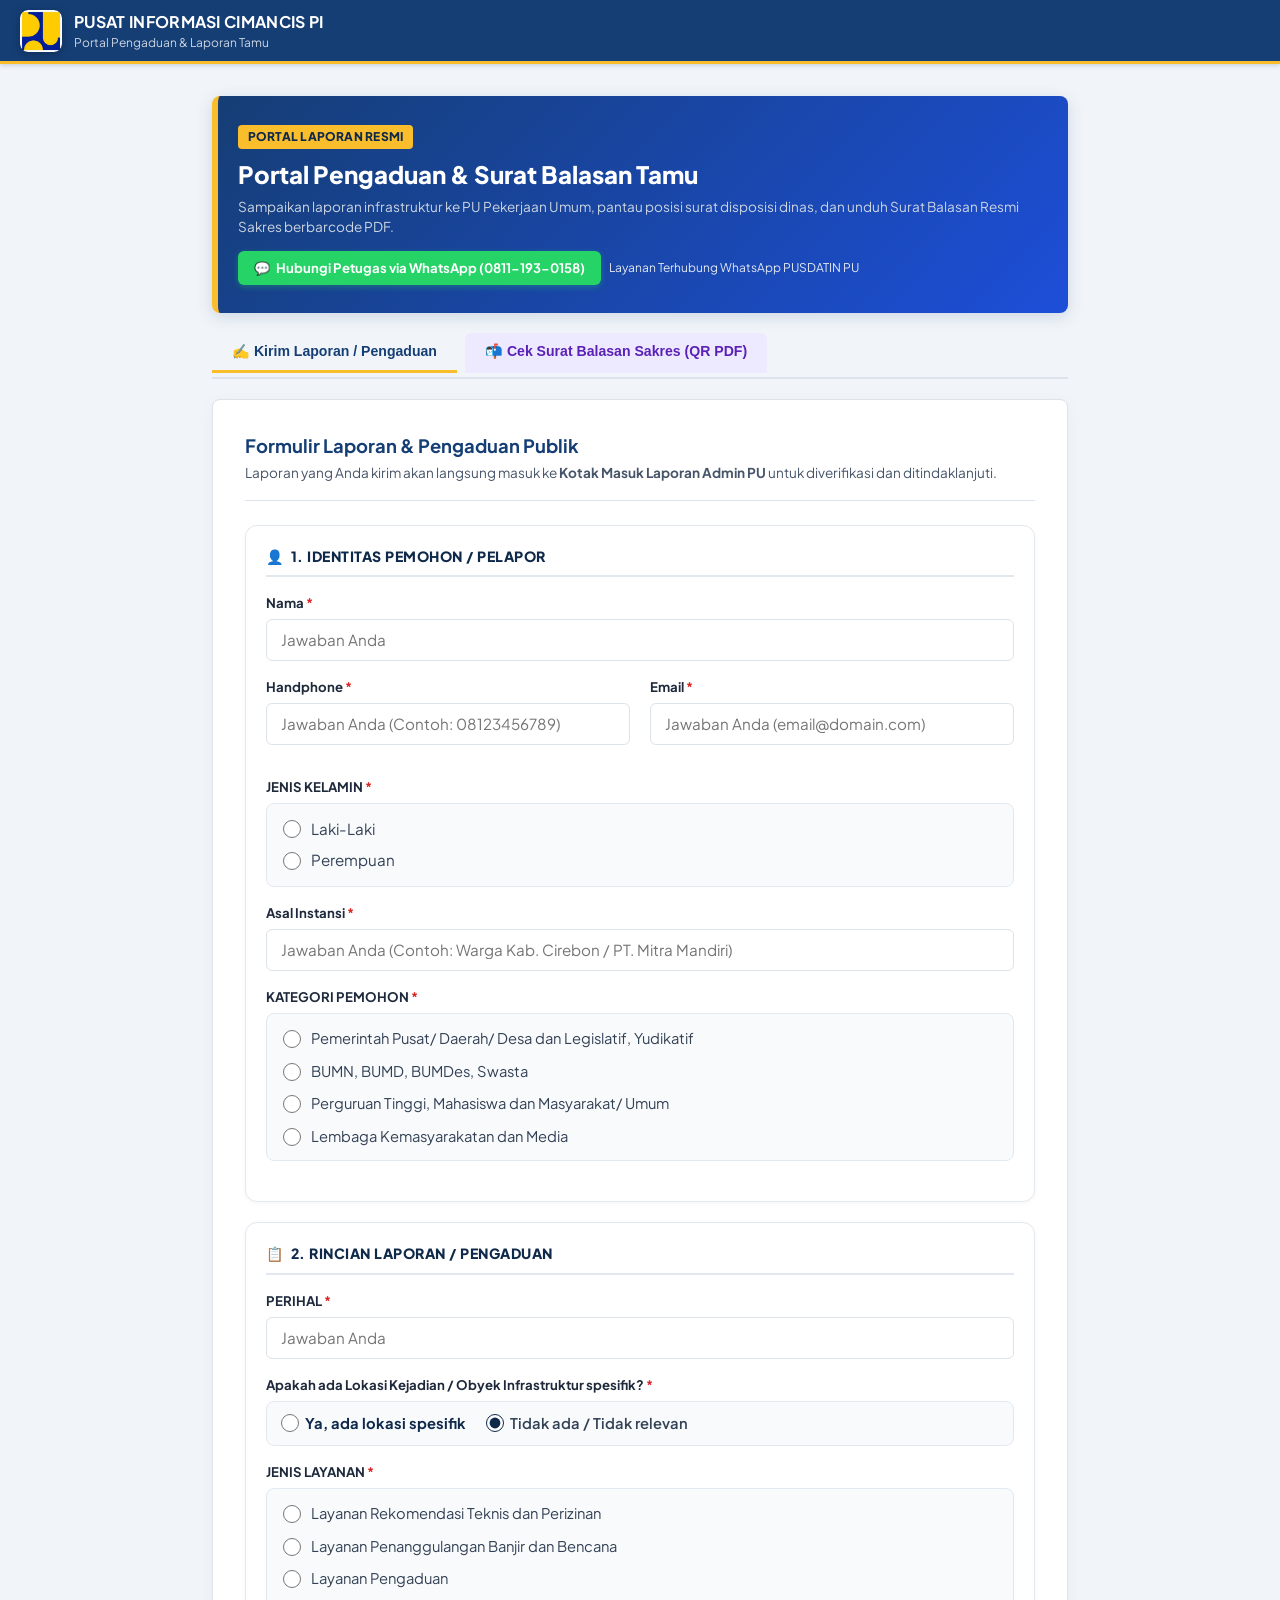
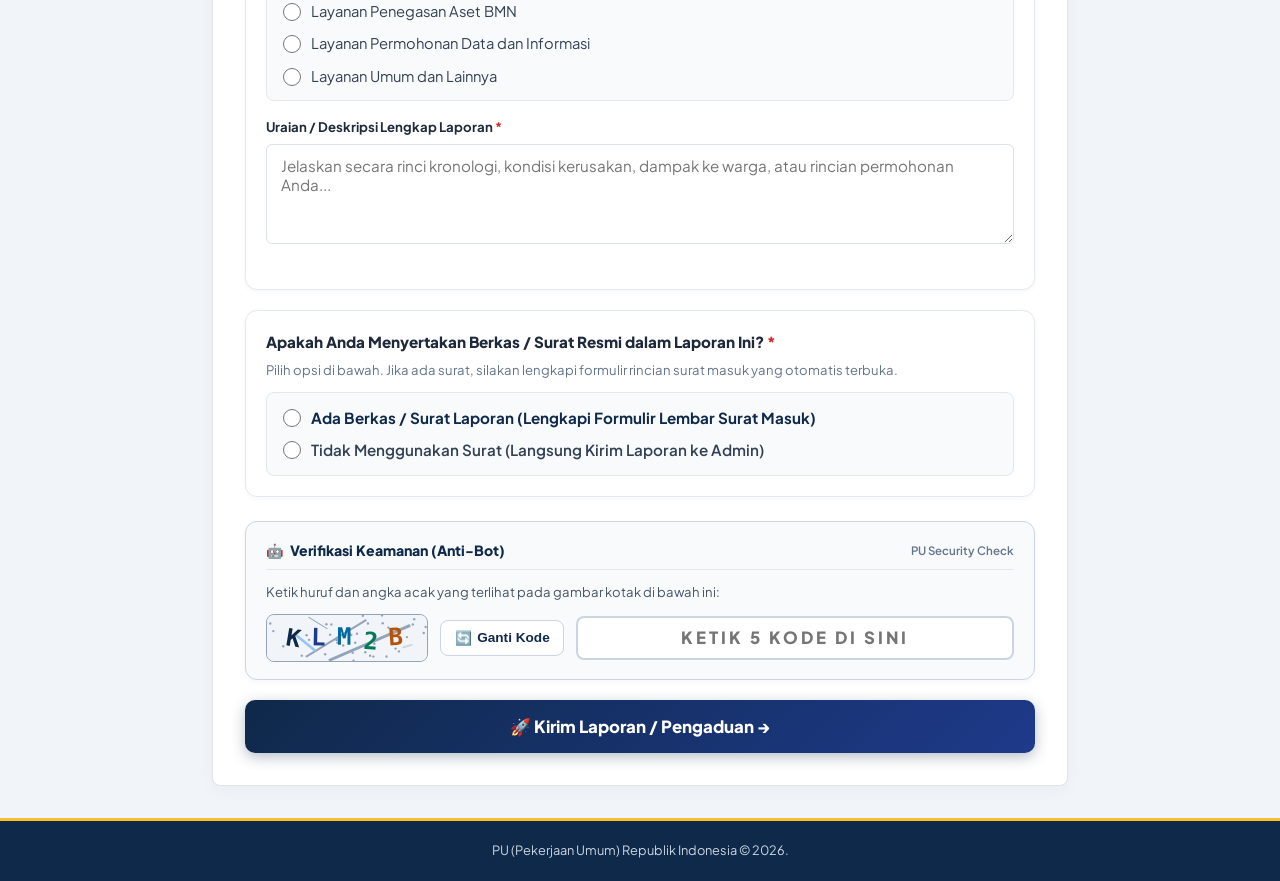
==== tamu.html @ 577f2c6f "Add files via upload" ====
<!DOCTYPE html>
<html lang="id">

<head>
  <meta charset="UTF-8">
  <meta name="viewport" content="width=device-width, initial-scale=1.0, maximum-scale=1.0, user-scalable=no">
  <title>PUSAT INFORMASI CIMANCIS PI - Portal Pengaduan &amp; Laporan Tamu</title>
  <link rel="stylesheet" href="style.css?v=5.0">
  <link rel="icon"
    href="data:image/svg+xml,<svg xmlns=%22http://www.w3.org/2000/svg%22 viewBox=%220 0 100 100%22><rect width=%22100%22 height=%22100%22 fill=%22%230F294A%22 rx=%2210%22/><text y=%2268%22 x=%2250%22 text-anchor=%22middle%22 font-size=%2250%22 font-weight=%22bold%22 fill=%22%23FABE2C%22>PU</text></svg>">
  <style>
    .tamu-hero {
      background: linear-gradient(135deg, #153E75 0%, #1D4ED8 100%);
      color: #fff;
      padding: 1.75rem 1.25rem;
      border-radius: var(--radius-md);
      margin-bottom: 1.25rem;
      border-left: 6px solid #FABE2C;
      box-shadow: 0 4px 16px rgba(21, 62, 117, 0.16);
    }
    /* Efek Kilauan Mewah pada Logo PU */
    .logo-shine-wrapper {
      position: relative;
      display: inline-block;
      overflow: hidden;
      border-radius: 8px;
      line-height: 0;
      box-shadow: 0 2px 8px rgba(0, 0, 0, 0.25);
    }
    .logo-shine-wrapper::after {
      content: '';
      position: absolute;
      top: -50%;
      left: -60%;
      width: 40%;
      height: 200%;
      background: linear-gradient(
        to right,
        rgba(255, 255, 255, 0) 0%,
        rgba(255, 255, 255, 0.75) 50%,
        rgba(255, 255, 255, 0) 100%
      );
      transform: rotate(25deg);
      animation: logoShineEffect 3.5s infinite ease-in-out;
      pointer-events: none;
    }
    @keyframes logoShineEffect {
      0% {
        left: -70%;
        opacity: 0;
      }
      15% {
        opacity: 1;
      }
      35% {
        left: 140%;
        opacity: 0;
      }
      100% {
        left: 140%;
        opacity: 0;
      }
    }
  </style>
</head>

<body>
  <div class="app-wrapper">
    <!-- Header Resmi Khusus Laporan Tamu -->
    <header class="pu-topbar" style="display:flex; justify-content:space-between; align-items:center;">
      <div style="display:flex; align-items:center; gap:0.75rem;">
        <div class="logo-shine-wrapper">
          <img src="logo-pu.webp" alt="Logo PU" class="pu-logo-img" style="width:42px; height:42px; object-fit:contain; border-radius:8px; display:block;">
        </div>
        <div class="pu-brand-text">
          <span class="pu-brand-title">PUSAT INFORMASI CIMANCIS PI</span>
          <span class="pu-brand-sub">Portal Pengaduan &amp; Laporan Tamu</span>
        </div>
      </div>
    </header>

    <main class="main-wrapper" style="max-width: 880px; margin: 1.25rem auto; width: 100%; padding: 0.75rem;">
      <div class="tamu-hero">
        <span class="badge-role" style="background:#FABE2C; color:#0F294A; font-weight:800; font-size:0.75rem;">PORTAL
          LAPORAN RESMI</span>
        <h1 style="font-size:1.5rem; font-weight:800; margin:0.4rem 0 0.3rem;">Portal Pengaduan &amp; Surat Balasan Tamu
        </h1>
        <p style="font-size:0.85rem; color:#CBD5E1; margin:0; line-height:1.5;">
          Sampaikan laporan infrastruktur ke PU Pekerjaan Umum, pantau posisi surat disposisi dinas, dan unduh
          Surat Balasan Resmi Sakres berbarcode PDF.
        </p>

        <!-- Tombol Bantuan Hubungi Petugas via WhatsApp Resmi -->
        <div style="margin-top:0.85rem; display:flex; gap:0.5rem; flex-wrap:wrap; align-items:center;">
          <a href="https://wa.me/628111930158?text=Halo%20Admin%20PU,%20saya%20ingin%20berkonsultasi%20mengenai%20laporan%20pengaduan%20infrastruktur."
            target="_blank"
            style="background:#25D366; color:#fff; text-decoration:none; padding:0.45rem 1rem; border-radius:6px; font-size:0.82rem; font-weight:700; display:inline-flex; align-items:center; gap:0.4rem; box-shadow:0 2px 6px rgba(37,211,102,0.3);">
            <span>💬</span> Hubungi Petugas via WhatsApp (0811-193-0158)
          </a>
          <span style="font-size:0.75rem; color:#E2E8F0;">Layanan Terhubung WhatsApp PUSDATIN PU</span>
        </div>
      </div>

      <!-- Tab Navigasi Khusus Tamu: Buat Laporan vs Cek Surat Balasan Sakres -->
      <div class="public-tabs-nav" style="display:flex; gap:0.5rem; margin-bottom:1.25rem;">
        <button type="button" class="public-tab-btn active" id="tabBtnKirimLaporan"
          onclick="switchPortalTamuTab('form')">
          ✍️ Kirim Laporan / Pengaduan
        </button>
        <button type="button" class="public-tab-btn" id="tabBtnCekSurat" onclick="switchPortalTamuTab('cek')"
          style="background:#EDE9FE; color:#5B21B6; font-weight:700;">
          📬 Cek Surat Balasan Sakres (QR PDF)
        </button>
      </div>

      <!-- KONTEN 1: FORMULIR LAPORAN TAMU -->
      <div id="contentTamuForm" class="public-form-card">
        <div class="public-form-intro">
          <h3>Formulir Laporan &amp; Pengaduan Publik</h3>
          <p>Laporan yang Anda kirim akan langsung masuk ke <strong>Kotak Masuk Laporan Admin PU</strong> untuk
            diverifikasi dan ditindaklanjuti.</p>
        </div>

        <form id="formBukuTamu">

          <!-- KELOMPOK 1: DATA IDENTITAS PEMOHON SESUAI FORM PU RESMI -->
          <div
            style="background:#ffffff; border:1px solid #E2E8F0; border-radius:12px; padding:1.25rem; margin-bottom:1.25rem; box-shadow:0 2px 6px rgba(0,0,0,0.03);">
            <div
              style="font-size:0.88rem; font-weight:800; color:#0F294A; text-transform:uppercase; letter-spacing:0.5px; margin-bottom:1rem; display:flex; align-items:center; gap:0.4rem; border-bottom:2px solid #E2E8F0; padding-bottom:0.5rem;">
              <span>👤</span> 1. Identitas Pemohon / Pelapor
            </div>

            <!-- Nama -->
            <div class="form-field" style="margin-bottom:1rem;">
              <label class="field-label" for="tamuNama" style="font-weight:700;">Nama <span
                  style="color:#DC2626;">*</span></label>
              <input type="text" id="tamuNama" class="form-control" placeholder="Jawaban Anda" required
                style="font-size:0.95rem; padding:0.65rem 0.85rem;">
            </div>

            <!-- Handphone & Email -->
            <div class="form-row-2">
              <div class="form-field">
                <label class="field-label" for="tamuHp" style="font-weight:700;">Handphone <span
                    style="color:#DC2626;">*</span></label>
                <input type="tel" id="tamuHp" class="form-control" placeholder="Jawaban Anda (Contoh: 08123456789)"
                  required style="font-size:0.95rem; padding:0.65rem 0.85rem;">
              </div>
              <div class="form-field">
                <label class="field-label" for="tamuEmail" style="font-weight:700;">Email <span
                    style="color:#DC2626;">*</span></label>
                <input type="email" id="tamuEmail" class="form-control" placeholder="Jawaban Anda (email@domain.com)"
                  required style="font-size:0.95rem; padding:0.65rem 0.85rem;">
              </div>
            </div>

            <!-- JENIS KELAMIN (Radio Cards persis di screenshot) -->
            <div class="form-field" style="margin-top:0.75rem; margin-bottom:1rem;">
              <label class="field-label" style="font-weight:700;">JENIS KELAMIN <span
                  style="color:#DC2626;">*</span></label>
              <div
                style="display:flex; flex-direction:column; gap:0.55rem; margin-top:0.4rem; background:#F8FAFC; padding:0.85rem 1rem; border-radius:8px; border:1px solid #E2E8F0;">
                <label
                  style="display:inline-flex; align-items:center; gap:0.6rem; font-size:0.95rem; cursor:pointer; color:#334155;">
                  <input type="radio" name="tamuGender" value="Laki-Laki"
                    style="width:18px; height:18px; accent-color:#0F294A;">
                  <span>Laki-Laki</span>
                </label>
                <label
                  style="display:inline-flex; align-items:center; gap:0.6rem; font-size:0.95rem; cursor:pointer; color:#334155;">
                  <input type="radio" name="tamuGender" value="Perempuan"
                    style="width:18px; height:18px; accent-color:#0F294A;">
                  <span>Perempuan</span>
                </label>
              </div>
            </div>

            <!-- Asal Instansi -->
            <div class="form-field" style="margin-bottom:1rem;">
              <label class="field-label" for="tamuInstansi" style="font-weight:700;">Asal Instansi <span
                  style="color:#DC2626;">*</span></label>
              <input type="text" id="tamuInstansi" class="form-control"
                placeholder="Jawaban Anda (Contoh: Warga Kab. Cirebon / PT. Mitra Mandiri)" required
                style="font-size:0.95rem; padding:0.65rem 0.85rem;">
            </div>

            <!-- KATEGORI PEMOHON (Radio pilihan lengkap persis di screenshot) -->
            <div class="form-field" style="margin-top:0.75rem;">
              <label class="field-label" style="font-weight:700;">KATEGORI PEMOHON <span
                  style="color:#DC2626;">*</span></label>
              <div
                style="display:flex; flex-direction:column; gap:0.65rem; margin-top:0.4rem; background:#F8FAFC; padding:0.85rem 1rem; border-radius:8px; border:1px solid #E2E8F0;">
                <label
                  style="display:flex; align-items:flex-start; gap:0.6rem; font-size:0.92rem; cursor:pointer; color:#334155;">
                  <input type="radio" name="tamuKategoriPemohon"
                    value="Pemerintah Pusat/ Daerah/ Desa dan Legislatif, Yudikatif"
                    style="margin-top:3px; width:18px; height:18px; accent-color:#0F294A;">
                  <span>Pemerintah Pusat/ Daerah/ Desa dan Legislatif, Yudikatif</span>
                </label>
                <label
                  style="display:flex; align-items:flex-start; gap:0.6rem; font-size:0.92rem; cursor:pointer; color:#334155;">
                  <input type="radio" name="tamuKategoriPemohon" value="BUMN, BUMD, BUMDes, Swasta"
                    style="margin-top:3px; width:18px; height:18px; accent-color:#0F294A;">
                  <span>BUMN, BUMD, BUMDes, Swasta</span>
                </label>
                <label
                  style="display:flex; align-items:flex-start; gap:0.6rem; font-size:0.92rem; cursor:pointer; color:#334155;">
                  <input type="radio" name="tamuKategoriPemohon"
                    value="Perguruan Tinggi, Mahasiswa dan Masyarakat/ Umum"
                    style="margin-top:3px; width:18px; height:18px; accent-color:#0F294A;">
                  <span>Perguruan Tinggi, Mahasiswa dan Masyarakat/ Umum</span>
                </label>
                <label
                  style="display:flex; align-items:flex-start; gap:0.6rem; font-size:0.92rem; cursor:pointer; color:#334155;">
                  <input type="radio" name="tamuKategoriPemohon" value="Lembaga Kemasyarakatan dan Media"
                    style="margin-top:3px; width:18px; height:18px; accent-color:#0F294A;">
                  <span>Lembaga Kemasyarakatan dan Media</span>
                </label>
              </div>
            </div>

          </div>

          <!-- KELOMPOK 2: PERIHAL, JENIS LAYANAN & URAIAN LAPORAN -->
          <div
            style="background:#ffffff; border:1px solid #E2E8F0; border-radius:12px; padding:1.25rem; margin-bottom:1.25rem; box-shadow:0 2px 6px rgba(0,0,0,0.03);">
            <div
              style="font-size:0.88rem; font-weight:800; color:#0F294A; text-transform:uppercase; letter-spacing:0.5px; margin-bottom:1rem; display:flex; align-items:center; gap:0.4rem; border-bottom:2px solid #E2E8F0; padding-bottom:0.5rem;">
              <span>📋</span> 2. Rincian Laporan / Pengaduan
            </div>

            <!-- PERIHAL (Sesuai screenshot) -->
            <div class="form-field" style="margin-bottom:1rem;">
              <label class="field-label" for="tamuKeperluan" style="font-weight:700;">PERIHAL <span
                  style="color:#DC2626;">*</span></label>
              <input type="text" id="tamuKeperluan" class="form-control" placeholder="Jawaban Anda" required
                style="font-size:0.95rem; padding:0.65rem 0.85rem;">
            </div>

            <!-- Pilihan Ada Lokasi Kejadian (Ya / Tidak) -->
            <div class="form-field" style="margin-bottom:1rem;">
              <label class="field-label" style="font-weight:700;">Apakah ada Lokasi Kejadian / Obyek Infrastruktur
                spesifik? <span style="color:#DC2626;">*</span></label>
              <div
                style="display:flex; gap:1.25rem; margin-top:0.4rem; background:#F8FAFC; padding:0.65rem 0.85rem; border-radius:8px; border:1px solid #E2E8F0;">
                <label
                  style="display:inline-flex; align-items:center; gap:0.4rem; font-size:0.92rem; cursor:pointer; color:#0F294A; font-weight:700;">
                  <input type="radio" name="opsiAdaLokasi" value="ya" onchange="toggleInputLokasi(this.value)"
                    style="width:18px; height:18px; accent-color:#0F294A;">
                  <span>Ya, ada lokasi spesifik</span>
                </label>
                <label
                  style="display:inline-flex; align-items:center; gap:0.4rem; font-size:0.92rem; cursor:pointer; color:#334155; font-weight:600;">
                  <input type="radio" name="opsiAdaLokasi" value="tidak" checked
                    onchange="toggleInputLokasi(this.value)" style="width:18px; height:18px; accent-color:#0F294A;">
                  <span>Tidak ada / Tidak relevan</span>
                </label>
              </div>
            </div>

            <!-- Kolom Isi Lokasi Kejadian (Hanya muncul jika pilih "Ya") -->
            <div class="form-field" id="boxInputLokasi"
              style="display:none; margin-bottom:1rem; animation:fadeIn 0.2s ease;">
              <label class="field-label" for="tamuLokasi" style="font-weight:700; color:#153E75;">Rincian Lokasi
                Kejadian / Obyek Infrastruktur <span style="color:#DC2626;">*</span></label>
              <input type="text" id="tamuLokasi" class="form-control"
                placeholder="Contoh: Ruas Jalan Nasional Pantura KM 48 / Jembatan Kali Kuto"
                style="font-size:0.95rem; padding:0.65rem 0.85rem;">
            </div>

            <!-- JENIS LAYANAN (Radio pilihan lengkap persis di screenshot) -->
            <div class="form-field" style="margin-bottom:1rem;">
              <label class="field-label" style="font-weight:700;">JENIS LAYANAN <span
                  style="color:#DC2626;">*</span></label>
              <div
                style="display:flex; flex-direction:column; gap:0.65rem; margin-top:0.4rem; background:#F8FAFC; padding:0.85rem 1rem; border-radius:8px; border:1px solid #E2E8F0;">
                <label
                  style="display:flex; align-items:flex-start; gap:0.6rem; font-size:0.92rem; cursor:pointer; color:#334155;">
                  <input type="radio" name="tamuJenisLayananRadio" value="Layanan Rekomendasi Teknis dan Perizinan"
                    style="margin-top:3px; width:18px; height:18px; accent-color:#0F294A;">
                  <span>Layanan Rekomendasi Teknis dan Perizinan</span>
                </label>
                <label
                  style="display:flex; align-items:flex-start; gap:0.6rem; font-size:0.92rem; cursor:pointer; color:#334155;">
                  <input type="radio" name="tamuJenisLayananRadio" value="Layanan Penanggulangan Banjir dan Bencana"
                    style="margin-top:3px; width:18px; height:18px; accent-color:#0F294A;">
                  <span>Layanan Penanggulangan Banjir dan Bencana</span>
                </label>
                <label
                  style="display:flex; align-items:flex-start; gap:0.6rem; font-size:0.92rem; cursor:pointer; color:#334155;">
                  <input type="radio" name="tamuJenisLayananRadio" value="Layanan Pengaduan"
                    style="margin-top:3px; width:18px; height:18px; accent-color:#0F294A;">
                  <span>Layanan Pengaduan</span>
                </label>
                <label
                  style="display:flex; align-items:flex-start; gap:0.6rem; font-size:0.92rem; cursor:pointer; color:#334155;">
                  <input type="radio" name="tamuJenisLayananRadio" value="Layanan Penegasan Aset BMN"
                    style="margin-top:3px; width:18px; height:18px; accent-color:#0F294A;">
                  <span>Layanan Penegasan Aset BMN</span>
                </label>
                <label
                  style="display:flex; align-items:flex-start; gap:0.6rem; font-size:0.92rem; cursor:pointer; color:#334155;">
                  <input type="radio" name="tamuJenisLayananRadio" value="Layanan Permohonan Data dan Informasi"
                    style="margin-top:3px; width:18px; height:18px; accent-color:#0F294A;">
                  <span>Layanan Permohonan Data dan Informasi</span>
                </label>
                <label
                  style="display:flex; align-items:flex-start; gap:0.6rem; font-size:0.92rem; cursor:pointer; color:#334155;">
                  <input type="radio" name="tamuJenisLayananRadio" value="Layanan Umum dan Lainnya"
                    style="margin-top:3px; width:18px; height:18px; accent-color:#0F294A;">
                  <span>Layanan Umum dan Lainnya</span>
                </label>
              </div>
            </div>

            <!-- Uraian Deskripsi Lengkap -->
            <div class="form-field">
              <label class="field-label" for="tamuRincian" style="font-weight:700;">Uraian / Deskripsi Lengkap Laporan
                <span style="color:#DC2626;">*</span></label>
              <textarea id="tamuRincian" class="form-control" rows="4"
                placeholder="Jelaskan secara rinci kronologi, kondisi kerusakan, dampak ke warga, atau rincian permohonan Anda..."
                required style="font-size:0.95rem;"></textarea>
            </div>

          </div>

          <!-- KELOMPOK 3: OPSI SURAT LAPORAN RESMI ATAU LAPORAN LANGSUNG -->
          <div
            style="background:#ffffff; border:1px solid #E2E8F0; border-radius:12px; padding:1.25rem; margin-bottom:1.5rem; box-shadow:0 2px 6px rgba(0,0,0,0.03);">
            <label class="field-label" style="font-size:0.95rem; line-height:1.5; color:#1E293B; font-weight:800;">
              Apakah Anda Menyertakan Berkas / Surat Resmi dalam Laporan Ini? <span style="color:#DC2626;">*</span>
            </label>
            <p style="font-size:0.82rem; color:#64748B; margin:0.25rem 0 0.75rem 0;">
              Pilih opsi di bawah. Jika ada surat, silakan lengkapi formulir rincian surat masuk yang otomatis terbuka.
            </p>
            <div
              style="display:flex; flex-direction:column; gap:0.6rem; background:#F8FAFC; padding:0.85rem 1rem; border-radius:8px; border:1px solid #E2E8F0;">
              <label
                style="display:inline-flex; align-items:center; gap:0.6rem; font-size:0.95rem; cursor:pointer; color:#0F294A; font-weight:700;">
                <input type="radio" name="tamuOpsiKirimSurat" value="AdaSurat"
                  onchange="toggleFormSuratTambahan(this.value)" style="width:18px; height:18px; accent-color:#0F294A;">
                <span>Ada Berkas / Surat Laporan (Lengkapi Formulir Lembar Surat Masuk)</span>
              </label>
              <label
                style="display:inline-flex; align-items:center; gap:0.6rem; font-size:0.95rem; cursor:pointer; color:#334155; font-weight:600;">
                <input type="radio" name="tamuOpsiKirimSurat" value="TanpaSurat"
                  onchange="toggleFormSuratTambahan(this.value)" style="width:18px; height:18px; accent-color:#0F294A;">
                <span>Tidak Menggunakan Surat (Langsung Kirim Laporan ke Admin)</span>
              </label>
            </div>

            <!-- FORMULIR INPUT TAMBAHAN: DATA SURAT MASUK (SESUAI GAMBAR FOTO) -->
            <div id="sectionFormInputSurat"
              style="margin-top:1.25rem; background:#EFF6FF; border:2px solid #3B82F6; border-radius:10px; padding:1.25rem; animation:fadeIn 0.2s ease;">
              <div
                style="font-size:0.88rem; font-weight:800; color:#1E3A8A; text-transform:uppercase; letter-spacing:0.5px; margin-bottom:1rem; display:flex; align-items:center; gap:0.4rem; border-bottom:1.5px solid #BFDBFE; padding-bottom:0.5rem;">
                <span>📑</span> Formulir Data Surat Masuk (Sesuai Berkas Kedinasan)
              </div>

              <!-- Baris 1: Tanggal Surat Masuk (Otomatis Hari Ini, Masih Bisa Diubah jika Perlu) -->
              <input type="hidden" id="inputTglDiterima">
              <div class="form-field" style="margin-bottom:0.75rem;">
                <label class="field-label" for="inputTglSurat" style="font-weight:700; color:#1E3A8A;">TANGGAL SURAT
                  MASUK
                  <span style="color:#DC2626;">*</span></label>
                <input type="date" id="inputTglSurat" class="form-control"
                  style="font-size:0.92rem; background:#fff; font-weight:600; color:#0F294A;">
                <div style="font-size:0.72rem; color:#64748B; margin-top:0.25rem;">Otomatis terisi tanggal hari ini saat
                  formulir dibuka.</div>
              </div>

              <!-- Baris 2: Nomor Surat & Pengirim -->
              <div class="form-row-2" style="margin-top:0.75rem;">
                <div class="form-field">
                  <label class="field-label" for="inputNoSuratPengirim" style="font-weight:700; color:#1E3A8A;">NO SURAT
                    (Nomor dari Berkas Pengirim) <span style="color:#DC2626;">*</span></label>
                  <input type="text" id="inputNoSuratPengirim" class="form-control"
                    placeholder="Contoh: 005/PU-PEMDA/X/2026 atau Nomor Berkas Anda"
                    style="font-size:0.92rem; background:#fff; font-family:monospace; font-weight:700;">
                </div>
                <div class="form-field">
                  <label class="field-label" for="inputPengirimSuratSpesifik"
                    style="font-weight:700; color:#1E3A8A;">PENGIRIM (Nama Instansi / Pejabat Pengirim) <span
                      style="color:#DC2626;">*</span></label>
                  <input type="text" id="inputPengirimSuratSpesifik" class="form-control"
                    placeholder="Contoh: Kepala Dinas Bina Marga Prov / PT. Mitra"
                    style="font-size:0.92rem; background:#fff;">
                </div>
              </div>

              <!-- Baris 3: Perihal Surat -->
              <div class="form-field" style="margin-top:0.75rem;">
                <label class="field-label" for="inputPerihalSuratSpesifik"
                  style="font-weight:700; color:#1E3A8A;">PERIHAL (Perihal Resmi Dokumen Surat) <span
                    style="color:#DC2626;">*</span></label>
                <input type="text" id="inputPerihalSuratSpesifik" class="form-control"
                  placeholder="Contoh: Permohonan Bantuan Perbaikan Jembatan Gantung"
                  style="font-size:0.92rem; background:#fff;">
              </div>

              <!-- Baris 4: Metode Pengiriman & Kontak Pengirim -->
              <div class="form-row-2" style="margin-top:0.75rem;">
                <div class="form-field">
                  <label class="field-label" for="inputMasukVia" style="font-weight:700; color:#1E3A8A;">METODE
                    PENGIRIMAN <span style="color:#DC2626;">*</span></label>
                  <select id="inputMasukVia" class="form-control" onchange="toggleUploadBerkasSurat(this.value)"
                    style="font-size:0.92rem; background:#fff; font-weight:600;">
                    <option value="Online">Online</option>
                    <option value="Offline">Offline</option>
                  </select>
                </div>
                <div class="form-field">
                  <label class="field-label" for="inputKontakPengirimSurat"
                    style="font-weight:700; color:#1E3A8A;">Kontak/Email Pengirim Surat <span
                      style="color:#DC2626;">*</span></label>
                  <input type="text" id="inputKontakPengirimSurat" class="form-control"
                    placeholder="Contoh: 08123456789 / persuratan@instansi.go.id"
                    style="font-size:0.92rem; background:#fff;">
                </div>
              </div>

              <!-- Baris 5: Opsi Apakah Ingin Mengunggah Berkas Digital (Ya / Tidak) -->
              <div id="wrapperOpsiUploadSurat"
                style="margin-top:0.85rem; background:#ffffff; border:1px solid #CBD5E1; border-radius:8px; padding:0.85rem 1rem;">
                <label class="field-label" style="font-weight:700; color:#1E3A8A; font-size:0.88rem;">
                  Apakah Anda Ingin Mengunggah Berkas Digital Surat? <span style="color:#DC2626;">*</span>
                </label>
                <div style="display:flex; gap:1.25rem; margin-top:0.35rem;">
                  <label
                    style="display:inline-flex; align-items:center; gap:0.4rem; font-size:0.9rem; cursor:pointer; color:#0F294A; font-weight:700;">
                    <input type="radio" name="opsiMauUploadBerkas" value="ya"
                      onchange="toggleBoxUploadBerkas(this.value)"
                      style="width:17px; height:17px; accent-color:#0F294A;">
                    <span>Ya, Unggah Berkas</span>
                  </label>
                  <label
                    style="display:inline-flex; align-items:center; gap:0.4rem; font-size:0.9rem; cursor:pointer; color:#475569; font-weight:600;">
                    <input type="radio" name="opsiMauUploadBerkas" value="tidak" checked
                      onchange="toggleBoxUploadBerkas(this.value)"
                      style="width:17px; height:17px; accent-color:#0F294A;">
                    <span>Tidak Perlu Unggah</span>
                  </label>
                </div>

                <!-- Box Input File (Hanya muncul jika memilih "Ya") -->
                <div id="sectionUploadBerkasTamu"
                  style="display:none; margin-top:0.75rem; background:#EFF6FF; border:1.5px dashed #3B82F6; padding:0.85rem; border-radius:8px; animation:fadeIn 0.2s ease;">
                  <label class="field-label" for="inputUploadSuratBerkas"
                    style="font-weight:700; color:#1E3A8A; display:flex; align-items:center; gap:0.4rem;">
                    <span>📎</span> Pilih Berkas Dokumen Surat (PDF / JPG / PNG)
                  </label>
                  <input type="file" id="inputUploadSuratBerkas" accept=".pdf,.jpg,.jpeg,.png" class="form-control"
                    onchange="handleFileTamuChange(this)"
                    style="font-size:0.88rem; background:#fff; border:1px solid #CBD5E1; padding:0.45rem;">
                  <div id="fileUploadTamuInfo"
                    style="display:none; font-size:0.78rem; color:#059669; font-weight:700; margin-top:0.35rem;">
                    ✓ Berkas terpilih: <span id="fileNameTamuDisplay"></span>
                  </div>
                  <span style="font-size:0.72rem; color:#64748B; display:block; margin-top:0.25rem;">
                    Unggah hasil scan surat dinas atau foto surat resmi Anda untuk mempermudah verifikasi.
                  </span>
                </div>
              </div>
            </div>

          </div>

          <!-- KOTAK VERIFIKASI KEAMANAN: CAPTCHA KODE ACAK (HURUF & ANGKA) -->
          <div style="background:#F8FAFC; border:1.5px solid #CBD5E1; border-radius:12px; padding:1.1rem 1.25rem; margin-bottom:1.25rem; box-shadow:0 2px 6px rgba(0,0,0,0.04);">
            <div style="display:flex; align-items:center; justify-content:space-between; margin-bottom:0.75rem; border-bottom:1px solid #E2E8F0; padding-bottom:0.5rem;">
              <div style="display:flex; align-items:center; gap:0.4rem; font-weight:800; font-size:0.88rem; color:#0F294A;">
                <span>🤖</span> <span>Verifikasi Keamanan (Anti-Bot)</span>
              </div>
              <span style="font-size:0.72rem; color:#64748B; font-weight:600;">PU Security Check</span>
            </div>

            <p style="font-size:0.82rem; color:#475569; margin:0 0 0.75rem 0;">
              Ketik huruf dan angka acak yang terlihat pada gambar kotak di bawah ini:
            </p>

            <div style="display:flex; align-items:center; gap:0.75rem; flex-wrap:wrap;">
              <!-- Canvas Tampilan Gambar Karakter Acak -->
              <div style="position:relative; display:inline-flex; align-items:center; border:1.5px solid #94A3B8; border-radius:8px; overflow:hidden; background:#E2E8F0;">
                <canvas id="captchaCanvas" width="160" height="46" style="display:block; cursor:pointer;" title="Klik untuk refresh kode" onclick="generateCaptchaCode()"></canvas>
              </div>

              <!-- Tombol Ganti / Refresh Kode -->
              <button type="button" onclick="generateCaptchaCode()" class="btn-secondary"
                style="padding:0.55rem 0.85rem; font-size:0.85rem; display:inline-flex; align-items:center; gap:0.35rem; border-radius:8px; background:#fff; border:1px solid #CBD5E1; color:#0F294A; font-weight:700; cursor:pointer;">
                🔄 <span>Ganti Kode</span>
              </button>

              <!-- Input Jawaban Pengguna -->
              <div style="flex:1; min-width:140px;">
                <input type="text" id="inputCaptchaUser" class="form-control" maxlength="6"
                  placeholder="Ketik 5 kode di sini"
                  style="font-size:1.05rem; font-weight:800; letter-spacing:3px; text-transform:uppercase; text-align:center; padding:0.6rem; border:2px solid #CBD5E1; border-radius:8px; background:#fff;">
              </div>
            </div>
            <div id="captchaFeedback" style="font-size:0.78rem; font-weight:700; margin-top:0.45rem; display:none;"></div>
          </div>

          <button type="submit" id="btnSubmitLaporanTamu" class="btn-primary"
            style="padding:1rem 2rem; font-size:1.05rem; width:100%; font-weight:800; background:linear-gradient(135deg, #0F294A 0%, #1E3A8A 100%); border:none; border-radius:10px; box-shadow:0 4px 14px rgba(15,41,74,0.3); cursor:pointer; display:flex; align-items:center; justify-content:center; gap:0.5rem;">
            <span id="btnSubmitTeks">🚀 Kirim Berkas Surat &amp; Cetak Tanda Terima &rarr;</span>
          </button>
        </form>

        <!-- Pop-Up Modal Konfirmasi: LAPORAN TERKIRIM + LEMBAR RESI SURAT MASUK TAMU -->
        <div id="modalLaporanTerkirim"
          style="display:none; position:fixed; inset:0; background:rgba(15,23,42,0.8); z-index:99999; backdrop-filter:blur(5px); align-items:center; justify-content:center; padding:1rem; overflow-y:auto;">
          <div
            style="background:#ffffff; border-radius:16px; max-width:680px; width:100%; box-shadow:0 25px 50px -12px rgba(0,0,0,0.45); overflow:hidden; border:2px solid #059669; margin:auto;">

            <!-- Header Modal Pop-up -->
            <div
              style="background:linear-gradient(135deg, #059669 0%, #065F46 100%); color:#ffffff; padding:1.25rem 1.5rem; display:flex; align-items:center; justify-content:space-between;">
              <div style="display:flex; align-items:center; gap:0.75rem;">
                <div
                  style="width:42px; height:42px; background:rgba(255,255,255,0.2); border:2px solid #fff; border-radius:50%; display:inline-flex; align-items:center; justify-content:center; font-size:1.4rem;">
                  ✓
                </div>
                <div>
                  <h3 style="margin:0; font-size:1.3rem; font-weight:900; color:#fff; letter-spacing:0.5px;">LAPORAN
                    BERHASIL TERKIRIM!</h3>
                  <p style="margin:2px 0 0 0; font-size:0.8rem; color:#D1FAE5;">Tercatat Resmi di Buku Registrasi Masuk
                    PU</p>
                </div>
              </div>
              <button type="button" onclick="tutupModalLaporanTerkirim()"
                style="background:transparent; border:none; color:#fff; font-size:1.5rem; cursor:pointer; line-height:1;">&times;</button>
            </div>

            <!-- Body Modal Pop-up -->
            <div style="padding:1.5rem;">

              <!-- Nomor Tiket Prominen -->
              <div
                style="background:#F0FDF4; border:2px dashed #059669; border-radius:10px; padding:1rem; text-align:center; margin-bottom:1.25rem;">
                <div
                  style="font-size:0.75rem; font-weight:800; color:#065F46; text-transform:uppercase; letter-spacing:1px; margin-bottom:0.25rem;">
                  🎫 KODE TIKET REGISTRASI SURAT
                </div>
                <div id="popupModalNomorTiket"
                  style="font-size:1.85rem; font-weight:900; color:#0F294A; font-family:monospace; letter-spacing:2px; user-select:all;">
                  PU-LAP-0000
                </div>
                <button type="button" onclick="salinNomorTiketModal()"
                  style="margin-top:0.4rem; background:#E2E8F0; border:none; padding:0.3rem 0.85rem; border-radius:6px; font-size:0.75rem; font-weight:700; color:#334155; cursor:pointer;">
                  📋 Salin Nomor Tiket
                </button>
              </div>

              <!-- TABEL RINCIAN SURAT MASUK (Sesuai Format Kolom Kedinasan Baru) -->
              <div style="margin-bottom:1.25rem; border:1px solid #CBD5E1; border-radius:8px; overflow:hidden;">
                <div
                  style="background:#0F294A; color:#fff; padding:0.5rem 0.85rem; font-size:0.8rem; font-weight:800; text-transform:uppercase; letter-spacing:0.5px;">
                  📋 Lembar Tanda Terima Laporan Masuk
                </div>
                <table style="width:100%; border-collapse:collapse; font-size:0.82rem; text-align:left;">
                  <tbody>
                    <tr style="border-bottom:1px solid #E2E8F0; background:#F8FAFC;">
                      <th style="padding:0.6rem 0.85rem; color:#475569; width:38%; font-weight:700;">TANGGAL DITERIMA
                      </th>
                      <td id="popResiTglDiterima" style="padding:0.6rem 0.85rem; font-weight:700; color:#0F294A;">-</td>
                    </tr>
                    <tr style="border-bottom:1px solid #E2E8F0;">
                      <th style="padding:0.6rem 0.85rem; color:#475569; font-weight:700;">TANGGAL SURAT</th>
                      <td id="popResiTglSurat" style="padding:0.6rem 0.85rem; font-weight:600; color:#334155;">-</td>
                    </tr>
                    <tr style="border-bottom:1px solid #E2E8F0; background:#F8FAFC;">
                      <th style="padding:0.6rem 0.85rem; color:#475569; font-weight:700;">NO SURAT / TIKET</th>
                      <td id="popResiNoSurat"
                        style="padding:0.6rem 0.85rem; font-weight:800; color:#0F294A; font-family:monospace;">-</td>
                    </tr>
                    <tr style="border-bottom:1px solid #E2E8F0;">
                      <th style="padding:0.6rem 0.85rem; color:#475569; font-weight:700;">PENGIRIM</th>
                      <td id="popResiPengirim" style="padding:0.6rem 0.85rem; font-weight:700; color:#0F294A;">-</td>
                    </tr>
                    <tr style="border-bottom:1px solid #E2E8F0; background:#F8FAFC;">
                      <th style="padding:0.6rem 0.85rem; color:#475569; font-weight:700;">PERIHAL</th>
                      <td id="popResiPerihal" style="padding:0.6rem 0.85rem; font-weight:600; color:#1E293B;">-</td>
                    </tr>
                    <tr style="border-bottom:1px solid #E2E8F0;">
                      <th style="padding:0.6rem 0.85rem; color:#475569; font-weight:700;">METODE PENGIRIMAN</th>
                      <td id="popResiMasukVia" style="padding:0.6rem 0.85rem; font-weight:700; color:#0284C7;">Online
                      </td>
                    </tr>
                    <tr id="rowLampiranResi" style="border-bottom:1px solid #E2E8F0; display:none; background:#F8FAFC;">
                      <th style="padding:0.6rem 0.85rem; color:#475569; font-weight:700;">BERKAS DILAMPIRKAN</th>
                      <td id="popResiLampiran" style="padding:0.6rem 0.85rem; font-weight:700; color:#1E3A8A;">-</td>
                    </tr>
                    <tr style="background:#F8FAFC;">
                      <th style="padding:0.6rem 0.85rem; color:#475569; font-weight:700;">KONTAK / EMAIL PENGIRIM</th>
                      <td id="popResiKontak" style="padding:0.6rem 0.85rem; font-weight:600; color:#334155;">-</td>
                    </tr>
                  </tbody>
                </table>
              </div>

              <!-- Status ACC Awal (Merah: Belum di-ACC) -->
              <div
                style="background:#FEF2F2; border:2px solid #EF4444; border-radius:8px; padding:0.75rem 1rem; font-size:0.83rem; color:#991B1B; display:flex; align-items:center; gap:0.65rem; margin-bottom:1.25rem;">
                <span style="font-size:1.25rem;">🔴</span>
                <div>
                  <strong>Status Notifikasi:</strong> <span
                    style="background:#EF4444; color:#fff; font-weight:800; padding:2px 8px; border-radius:12px; font-size:0.75rem;">BELUM
                    DI-ACC</span> &mdash; Surat/Laporan baru masuk, menunggu telaah dan persetujuan Super Admin PU.
                </div>
              </div>

              <!-- Tombol Navigasi -->
              <div style="display:flex; gap:0.75rem; flex-wrap:wrap;">
                <button type="button" onclick="kirimBuktiKeWhatsAppModal()"
                  style="padding:0.8rem 1rem; font-size:0.85rem; font-weight:800; background:#25D366; color:#fff; border:none; border-radius:8px; cursor:pointer; display:inline-flex; align-items:center; justify-content:center; gap:0.4rem; box-shadow:0 3px 10px rgba(37,211,102,0.35);">
                  <span>💬</span> Kirim Bukti Tiket ke WhatsApp PU
                </button>
                <button type="button" onclick="pantauDariModalPopup()"
                  style="flex:1; min-width:180px; padding:0.8rem; font-size:0.9rem; font-weight:800; background:#7C3AED; color:#fff; border:none; border-radius:8px; cursor:pointer; box-shadow:0 3px 10px rgba(124,58,237,0.3);">
                  🔍 Pantau Surat &amp; Status ACC
                </button>
                <button type="button" onclick="tutupModalLaporanTerkirim()"
                  style="padding:0.8rem 1.25rem; font-size:0.85rem; font-weight:700; background:#F1F5F9; color:#475569; border:none; border-radius:8px; cursor:pointer;">
                  Tutup
                </button>
              </div>

            </div>

          </div>
        </div>

        <!-- Konfirmasi Tiket Laporan Tamu -->
        <div id="konfirmasiTamu"
          style="display:none; margin-top:1.5rem; background:#F0FDF4; border:2px solid #86EFAC; border-radius:8px; padding:1.25rem;">
          <div
            style="font-weight:800; color:#166534; font-size:1.15rem; margin-bottom:0.25rem; display:flex; align-items:center; gap:0.5rem;">
            <span>✓</span> Laporan Anda Berhasil Terkirim ke Admin PU
          </div>
          <p style="font-size:0.85rem; color:#14532D; margin-bottom:0.75rem;">
            Laporan Anda telah otomatis masuk ke dashboard <strong>Kotak Masuk Laporan Admin</strong>. Simpan nomor
            tiket registrasi berikut untuk memantau surat balasan resmi dari Sakres:
          </p>
          <div
            style="background:#fff; border:1px dashed #86EFAC; border-radius:6px; padding:0.85rem 1rem; display:flex; justify-content:space-between; align-items:center; flex-wrap:wrap; gap:0.5rem;">
            <div>
              <div style="font-size:0.75rem; color:#64748B; font-weight:700; text-transform:uppercase;">Nomor Tiket
                Registrasi:</div>
              <strong id="tamuNoTiket" style="color:#0F294A; font-size:1.3rem; font-family:monospace;"></strong>
            </div>
            <div style="display:flex; gap:0.5rem; align-items:center; flex-wrap:wrap;">
              <button type="button" class="btn-primary btn-sm" onclick="pantauSuratTamuOtomatis()"
                style="background:#7C3AED; border-color:#7C3AED; font-weight:700; width:auto;">
                🔍 Pantau Posisi &amp; Status Surat
              </button>
              <button type="button" class="btn-primary btn-sm" onclick="kirimBuktiKeWhatsAppModal()"
                style="background:#25D366; border-color:#25D366; font-weight:700; width:auto; display:inline-flex; align-items:center; gap:0.35rem;">
                <span>💬</span> Konfirmasi via WA
              </button>
            </div>
          </div>
        </div>
      </div>

      <!-- KONTEN 2: CEK SURAT BALASAN SAKRES SECARA MANDIRI VIA TIKET -->
      <div id="contentCekSuratMandiri" class="public-form-card" style="display:none;">
        <div class="public-form-intro">
          <h3 style="color:#5B21B6; display:flex; align-items:center; gap:0.5rem;">
            <span>📬</span> Cek Surat Balasan Resmi Sakres &amp; QR Barcode
          </h3>
          <p>Masukkan nomor tiket registrasi laporan Anda (Contoh: PU-LAP-1234 atau PU-PUB-1001) untuk melihat
            posisi disposisi surat dan membaca Surat Balasan Resmi dari Sakres.</p>
        </div>

        <div style="display:flex; gap:0.5rem; margin-bottom:1.25rem;">
          <input type="text" id="inputNomorTiketCari" class="form-control"
            placeholder="Masukkan nomor tiket laporan (Contoh: PU-LAP-8821)..."
            style="font-weight:700; font-family:monospace; font-size:1rem; border-color:#8B5CF6;">
          <button type="button" class="btn-primary" onclick="cariSuratBalasanManual()"
            style="width:auto; padding:0.65rem 1.5rem; font-weight:700; background:#7C3AED; border-color:#7C3AED;">
            🔍 Periksa Surat
          </button>
        </div>

        <div id="areaHasilCekSurat"></div>
      </div>

    </main>

    <div class="toast-area" id="toastContainer" aria-live="polite"></div>

    <footer class="pu-footer"
      style="background:#0F294A; color:#CBD5E1; text-align:center; padding:1.25rem; font-size:0.8rem; border-top:3px solid #FABE2C; margin-top:auto;">
      PU (Pekerjaan Umum) Republik Indonesia &copy; 2026.
    </footer>
  </div>

  <script src="app.js?v=5.0"></script>
  <script>
    let activeTicketSubmitted = '';
    let lastSubmittedData = null;
    let uploadedFileTamuBase64 = null;
    let uploadedFileTamuName = '';

    window.toggleBoxUploadBerkas = function (val) {
      const section = document.getElementById('sectionUploadBerkasTamu');
      const fileInput = document.getElementById('inputUploadSuratBerkas');
      const fileInfo = document.getElementById('fileUploadTamuInfo');
      if (val === 'ya') {
        if (section) section.style.display = 'block';
      } else {
        if (section) section.style.display = 'none';
        if (fileInput) fileInput.value = '';
        if (fileInfo) fileInfo.style.display = 'none';
        uploadedFileTamuBase64 = null;
        uploadedFileTamuName = '';
      }
    };

    window.toggleUploadBerkasSurat = function (val) {
      const wrapper = document.getElementById('wrapperOpsiUploadSurat');
      if (!wrapper) return;
      if (val === 'Offline') {
        // Jika offline, sembunyikan pertanyaan upload berkas dan bersihkan pilihan
        wrapper.style.display = 'none';
        const radioTidak = document.querySelector('input[name="opsiMauUploadBerkas"][value="tidak"]');
        if (radioTidak) radioTidak.checked = true;
        toggleBoxUploadBerkas('tidak');
      } else {
        // Jika online, tampilkan opsi upload berkas
        wrapper.style.display = 'block';
      }
    };

    window.handleFileTamuChange = function (input) {
      const file = input.files[0];
      if (!file) {
        uploadedFileTamuBase64 = null;
        uploadedFileTamuName = '';
        const info = document.getElementById('fileUploadTamuInfo');
        if (info) info.style.display = 'none';
        return;
      }
      uploadedFileTamuName = file.name;
      const reader = new FileReader();
      reader.onload = function (e) {
        uploadedFileTamuBase64 = e.target.result;
        const info = document.getElementById('fileUploadTamuInfo');
        const nameDisplay = document.getElementById('fileNameTamuDisplay');
        if (info && nameDisplay) {
          nameDisplay.textContent = file.name + ' (' + Math.round(file.size / 1024) + ' KB)';
          info.style.display = 'block';
        }
      };
      reader.readAsDataURL(file);
    };

    window.kirimBuktiKeWhatsAppModal = function () {
      if (!lastSubmittedData) return;
      const d = lastSubmittedData;
      const text = `*KONFIRMASI BUKTI LAPORAN TAMU - PU PEKERJAAN UMUM*\n` +
        `-----------------------------------------\n` +
        `*No. Tiket Registrasi:* ${d.ticket}\n` +
        `*Nama Pelapor:* ${d.reporterName}\n` +
        `*Instansi:* ${d.originAgency || '-'}\n` +
        `*No. Handphone:* ${d.contact}\n` +
        `*Layanan:* ${d.serviceType}\n` +
        `*Perihal:* ${d.subject}\n` +
        `*Lokasi:* ${d.location}\n` +
        (d.hasOfficialLetter ? `*Surat Kedinasan:* Ada (No: ${d.letterData ? d.letterData.noSurat : '-'})\n` : `*Surat:* Laporan Langsung\n`) +
        `*Tanggal Masuk:* ${d.date} WIB\n` +
        `-----------------------------------------\n` +
        `_Mohon izin mengonfirmasi berkas laporan pengaduan saya agar dapat ditindaklanjuti. Terima kasih._`;

      const encoded = encodeURIComponent(text);
      window.open(`https://wa.me/628111930158?text=${encoded}`, '_blank');
    };

    window.bagikanSuratBalasanKeWhatsApp = function (ticket) {
      const reports = Storage.getPublicReports();
      const match = reports.find(r => r.ticket === ticket);
      if (!match || !match.replyLetter) return;
      const reply = match.replyLetter;
      const text = `*SURAT BALASAN RESMI - PU PEKERJAAN UMUM*\n` +
        `-----------------------------------------\n` +
        `*No. Tiket Laporan:* ${match.ticket}\n` +
        `*Kepada Yth:* ${match.reporterName} (${match.originAgency || '-'})\n` +
        `*Nomor Surat Dinas:* ${reply.letterNo}\n` +
        `*Pejabat/Unit:* ${reply.officialName} (${reply.officialRole || 'PU'})\n` +
        `*Perihal Balasan:* ${reply.subject}\n` +
        `*Tanggal Terbit:* ${reply.date}\n` +
        `*Status:* Resmi Diterbitkan & Terverifikasi Barcode PUSDATIN PU\n` +
        `-----------------------------------------\n` +
        `_Surat balasan resmi dari PU Pekerjaan Umum telah terbit dan dapat diunduh di portal tamu._`;

      const encoded = encodeURIComponent(text);
      window.open(`https://wa.me/?text=${encoded}`, '_blank');
    };

    window.toggleInputLokasi = function (val) {
      const box = document.getElementById('boxInputLokasi');
      const input = document.getElementById('tamuLokasi');
      if (val === 'ya') {
        if (box) box.style.display = 'block';
        if (input) {
          input.required = true;
          input.focus();
        }
      } else {
        if (box) box.style.display = 'none';
        if (input) {
          input.required = false;
          input.value = '';
        }
      }
    };

    window.toggleFormSuratTambahan = function (val) {
      const section = document.getElementById('sectionFormInputSurat');
      const btnTeks = document.getElementById('btnSubmitTeks');
      const tglSuratEl = document.getElementById('inputTglSurat');

      if (val === 'AdaSurat') {
        if (section) section.style.display = 'block';
        if (btnTeks) btnTeks.innerHTML = '🚀 Kirim Berkas Surat &amp; Cetak Tanda Terima &rarr;';
        // Otomatis isi tanggal surat dengan tanggal hari ini (YYYY-MM-DD)
        if (tglSuratEl && !tglSuratEl.value) {
          const now = new Date();
          const pad = (n) => String(n).padStart(2, '0');
          tglSuratEl.value = `${now.getFullYear()}-${pad(now.getMonth() + 1)}-${pad(now.getDate())}`;
        }
      } else {
        if (section) section.style.display = 'none';
        if (btnTeks) btnTeks.innerHTML = '🚀 Kirim Laporan Langsung ke Admin PU';
      }
    };

    // Inisialisasi formulir bersih tanpa pra-isi otomatis
    document.addEventListener('DOMContentLoaded', function () {
      const section = document.getElementById('sectionFormInputSurat');
      if (section) section.style.display = 'none';
      const btnTeks = document.getElementById('btnSubmitTeks');
      if (btnTeks) btnTeks.innerHTML = '🚀 Kirim Laporan / Pengaduan &rarr;';

      const tglSuratEl = document.getElementById('inputTglSurat');
      if (tglSuratEl) {
        const now = new Date();
        const pad = (n) => String(n).padStart(2, '0');
        tglSuratEl.value = `${now.getFullYear()}-${pad(now.getMonth() + 1)}-${pad(now.getDate())}`;
      }
    });

    window.switchPortalTamuTab = function (tab) {
      const btnForm = document.getElementById('tabBtnKirimLaporan');
      const btnCek = document.getElementById('tabBtnCekSurat');
      const contentForm = document.getElementById('contentTamuForm');
      const contentCek = document.getElementById('contentCekSuratMandiri');

      if (tab === 'form') {
        btnForm.classList.add('active');
        btnCek.classList.remove('active');
        contentForm.style.display = 'block';
        contentCek.style.display = 'none';
      } else {
        btnCek.classList.add('active');
        btnForm.classList.remove('active');
        contentForm.style.display = 'none';
        contentCek.style.display = 'block';
      }
    };

    window.pantauSuratTamuOtomatis = function () {
      if (!activeTicketSubmitted) return;
      switchPortalTamuTab('cek');
      document.getElementById('inputNomorTiketCari').value = activeTicketSubmitted;
      cariSuratBalasanManual();
    };

    window.pantauDariModalPopup = function () {
      tutupModalLaporanTerkirim();
      pantauSuratTamuOtomatis();
    };

    window.tutupModalLaporanTerkirim = function () {
      const modal = document.getElementById('modalLaporanTerkirim');
      if (modal) modal.style.display = 'none';
    };

    window.salinNomorTiketModal = function () {
      const ticketText = document.getElementById('popupModalNomorTiket').textContent.trim();
      if (!ticketText) return;
      navigator.clipboard.writeText(ticketText).then(() => {
        alert('Nomor tiket berhasil disalin: ' + ticketText);
      }).catch(() => {
        alert('Nomor tiket: ' + ticketText);
      });
    };

    window.cariSuratBalasanManual = function () {
      const ticketInput = document.getElementById('inputNomorTiketCari');
      const query = ticketInput ? ticketInput.value.trim().toUpperCase() : '';
      const area = document.getElementById('areaHasilCekSurat');
      if (!area) return;

      if (!query) {
        alert('Silakan masukkan nomor tiket laporan Anda.');
        return;
      }

      const reports = Storage.getPublicReports();
      const match = reports.find(r => r.ticket && r.ticket.toUpperCase() === query);

      if (!match) {
        area.innerHTML = `
          <div style="background:#FEF2F2; border:1px solid #FCA5A5; border-radius:8px; padding:1.25rem; color:#991B1B;">
            <strong>Nomor Tiket "${escapeHtml(query)}" Tidak Ditemukan</strong>
            <p style="font-size:0.85rem; margin-top:0.35rem; color:#B91C1C;">
              Pastikan Anda memasukkan kode tiket dengan benar (Contoh: PU-LAP-1234 atau PU-PUB-1001).
            </p>
          </div>
        `;
        return;
      }

      const isDisposisi = match.targetUnit && match.targetUnit !== 'Belum Didisposisi';
      const hasReply = !!match.replyLetter;
      const statusRaw = (match.status || '').toLowerCase();

      // 3 Warna Status: Merah (Belum ACC), Kuning (Diproses), Hijau (Sudah ACC)
      let statusCardColor = '#DC2626';
      let statusCardBg = '#FEF2F2';
      let statusBorder = '#EF4444';
      let statusText = '#991B1B';
      let statusTitle = '🔴 STATUS: BELUM DI-ACC';
      let statusDesc = 'Surat baru diterima dan sedang menunggu telaah Super Admin';

      if (statusRaw.includes('selesai') || statusRaw.includes('disetujui') || statusRaw.includes('acc') || hasReply) {
        statusCardColor = '#16A34A';
        statusCardBg = '#DCFCE7';
        statusBorder = '#16A34A';
        statusText = '#166534';
        statusTitle = '🟢 STATUS: SUDAH DI-ACC (DISETUJUI)';
        statusDesc = 'Laporan telah disetujui resmi oleh Super Admin PU';
      } else if (statusRaw.includes('tindak') || statusRaw.includes('proses') || isDisposisi) {
        statusCardColor = '#D97706';
        statusCardBg = '#FEF3C7';
        statusBorder = '#F59E0B';
        statusText = '#92400E';
        statusTitle = '🟡 STATUS: SEDANG DIPROSES';
        statusDesc = 'Laporan sedang ditindaklanjuti oleh Bidang Teknis PU';
      }

      area.innerHTML = `
        <div style="background:#F8FAFC; border:1px solid #E2E8F0; border-radius:12px; padding:1.5rem; margin-top:1rem; box-shadow:0 4px 15px rgba(0,0,0,0.05);">
          
          <!-- Header Ringkasan & Tiket -->
          <div style="display:flex; justify-content:space-between; align-items:center; flex-wrap:wrap; gap:0.75rem; margin-bottom:1.25rem; border-bottom:2px solid #E2E8F0; padding-bottom:1rem;">
            <div>
              <div style="font-size:0.75rem; color:#64748B; font-weight:800; text-transform:uppercase; letter-spacing:0.5px;">NOMOR TIKET LAPORAN:</div>
              <div style="font-size:1.45rem; font-weight:900; color:#0F294A; font-family:monospace; letter-spacing:1px;">${escapeHtml(match.ticket)}</div>
              <div style="font-size:0.8rem; color:#64748B; margin-top:2px;">Tanggal Lapor: ${escapeHtml(match.date || '-')}</div>
            </div>
            
            <div style="display:flex; flex-direction:column; align-items:flex-end; gap:0.4rem;">
              <!-- BADGE STATUS 3 WARNA RESMI -->
              <div style="background:${statusCardBg}; border:2px solid ${statusBorder}; color:${statusText}; padding:0.45rem 1rem; border-radius:30px; font-weight:900; font-size:0.88rem; display:inline-flex; align-items:center; gap:0.4rem; box-shadow:0 2px 6px rgba(0,0,0,0.06);">
                ${statusTitle}
              </div>
              <span style="font-size:0.75rem; color:#64748B; font-weight:700;">
                Keterangan: ${statusDesc}
              </span>
            </div>
          </div>

          <!-- Rincian Pemohon & Perihal -->
          <div style="background:#ffffff; border:1px solid #E2E8F0; border-radius:8px; padding:1rem; margin-bottom:1.5rem; display:grid; grid-template-columns:repeat(auto-fit, minmax(220px, 1fr)); gap:0.75rem;">
            <div>
              <div style="font-size:0.72rem; color:#64748B; font-weight:700;">NAMA PEMOHON / TAMU:</div>
              <div style="font-weight:800; color:#0F294A; font-size:0.95rem;">${escapeHtml(match.reporterName)}</div>
              <div style="font-size:0.8rem; color:#475569;">${escapeHtml(match.originAgency || '-')}</div>
            </div>
            <div>
              <div style="font-size:0.72rem; color:#64748B; font-weight:700;">PERIHAL LAPORAN:</div>
              <div style="font-weight:800; color:#0F294A; font-size:0.95rem;">${escapeHtml(match.subject)}</div>
              <div style="font-size:0.8rem; color:#475569;">Lokasi: ${escapeHtml(match.location || '-')}</div>
            </div>
            ${match.letterData && match.letterData.fileAttachment ? `
              <div style="grid-column: 1 / -1; background:#EFF6FF; border:1.5px solid #3B82F6; border-radius:6px; padding:0.75rem 1rem; display:flex; justify-content:space-between; align-items:center; flex-wrap:wrap; gap:0.5rem;">
                <div style="display:flex; align-items:center; gap:0.5rem;">
                  <span style="font-size:1.3rem;">📄</span>
                  <div>
                    <div style="font-size:0.72rem; font-weight:800; color:#1E3A8A; text-transform:uppercase;">BERKAS SURAT MASUK TAMU DILAMPIRKAN:</div>
                    <div style="font-weight:700; color:#0F294A; font-size:0.88rem;">${escapeHtml(match.letterData.fileName || 'Berkas_Surat.pdf')}</div>
                  </div>
                </div>
                <a href="${match.letterData.fileAttachment}" download="${escapeHtml(match.letterData.fileName || 'Berkas_Surat_Masuk.pdf')}" 
                  style="display:inline-flex; align-items:center; gap:0.35rem; background:#1D4ED8; color:#fff; text-decoration:none; padding:0.45rem 0.95rem; border-radius:6px; font-weight:700; font-size:0.8rem; box-shadow:0 2px 6px rgba(29,78,216,0.25);">
                  ⬇️ Unduh Berkas Surat Anda
                </a>
              </div>
            ` : ''}
          </div>

          <!-- Timeline Alur Perjalanan Surat: Sampai Mana Surat Berada Sesuai Struktural PU -->
          <div style="margin-bottom:1.5rem;">
            <div style="font-size:0.85rem; font-weight:800; color:#0F294A; margin-bottom:0.75rem; text-transform:uppercase; letter-spacing:0.5px; display:flex; align-items:center; gap:0.4rem;">
              <span>🧭</span> ALUR STRUKTURAL PERJALANAN SURAT (SUPER ADMIN &rarr; BIDANG &rarr; SAKRES):
            </div>
            <div style="display:grid; grid-template-columns:repeat(auto-fit, minmax(220px, 1fr)); gap:1rem;">
              
              <!-- Tahap 1: Laporan Masuk Langsung ke Super Admin -->
              <div style="background:#fff; border:2px solid #059669; border-radius:8px; padding:0.9rem; position:relative; box-shadow:0 2px 5px rgba(0,0,0,0.03);">
                <div style="display:flex; align-items:center; gap:0.4rem; color:#059669; font-weight:800; font-size:0.9rem; margin-bottom:0.35rem;">
                  <span>✓</span> 1. Super Admin PU
                </div>
                <div style="font-size:0.78rem; color:#475569; line-height:1.4;">Laporan dari tamu masuk langsung ke meja Super Admin untuk verifikasi kelayakan &amp; arahan.</div>
                <div style="margin-top:0.5rem; font-size:0.75rem; font-weight:800; color:#059669;">
                  Posisi: Diterima Langsung oleh Super Admin
                </div>
              </div>

              <!-- Tahap 2: Turun ke Bidang Teknis Melalui Disposisi Super Admin -->
              <div style="background:#fff; border:2px solid ${isDisposisi ? '#059669' : '#CBD5E1'}; border-radius:8px; padding:0.9rem; position:relative; box-shadow:0 2px 5px rgba(0,0,0,0.03);">
                <div style="display:flex; align-items:center; gap:0.4rem; color:${isDisposisi ? '#059669' : '#64748B'}; font-weight:800; font-size:0.9rem; margin-bottom:0.35rem;">
                  <span>${isDisposisi ? '✓' : '⏳'}</span> 2. Turun ke Bidang Teknis
                </div>
                <div style="font-size:0.78rem; color:#475569; line-height:1.4;">
                  Super Admin menurunkan disposisi penanganan ke: <strong style="color:#0F294A;">${escapeHtml(match.targetUnit)}</strong>
                </div>
                <div style="margin-top:0.5rem; font-size:0.75rem; font-weight:800; color:${isDisposisi ? '#059669' : '#D97706'};">
                  ${isDisposisi ? 'Posisi: Sedang Ditindaklanjuti Bidang Teknis' : 'Posisi: Menunggu Disposisi dari Super Admin'}
                </div>
              </div>

              <!-- Tahap 3: Diteruskan ke Sakres untuk Penyusunan Surat Balasan Resmi -->
              <div style="background:#fff; border:2px solid ${hasReply ? '#7C3AED' : '#CBD5E1'}; border-radius:8px; padding:0.9rem; position:relative; box-shadow:0 2px 5px rgba(0,0,0,0.03);">
                <div style="display:flex; align-items:center; gap:0.4rem; color:${hasReply ? '#7C3AED' : '#64748B'}; font-weight:800; font-size:0.9rem; margin-bottom:0.35rem;">
                  <span>${hasReply ? '✓' : '⏳'}</span> 3. Sakres (Susunan Surat Resmi)
                </div>
                <div style="font-size:0.78rem; color:#475569; line-height:1.4;">
                  Petugas Sakres menyusun naskah Surat Balasan Resmi Kementerian berbarcode QR PDF.
                </div>
                <div style="margin-top:0.5rem; font-size:0.75rem; font-weight:800; color:${hasReply ? '#7C3AED' : '#94A3B8'};">
                  ${hasReply ? 'Posisi: Surat Resmi Sakres Selesai Diterbitkan' : (isDisposisi ? 'Posisi: Dalam Antrean Penyusunan Surat Sakres' : 'Posisi: Menunggu Proses Bidang Teknis Selesai')}
                </div>
              </div>

            </div>
          </div>

          <!-- TAMPILAN DOKUMEN RESMI SURAT BALASAN SAKRES JIKA SUDAH ADA -->
          ${hasReply ? `
            <div style="background:#fff; border:2px solid #7C3AED; border-radius:10px; padding:1.5rem; font-family:'Times New Roman', serif; color:#000; box-shadow:0 4px 15px rgba(124,58,237,0.12);">
              
              <!-- Kop Surat Resmi PU -->
              <div style="display:flex; align-items:center; gap:1rem; border-bottom:3px double #000; padding-bottom:0.75rem; margin-bottom:1.25rem;">
                <img src="logo-pu.webp" alt="Logo PU" style="width:52px; height:52px; object-fit:contain; border-radius:4px;">
                <div style="text-align:center; flex:1;">
                  <div style="font-size:1.05rem; font-weight:900; text-transform:uppercase; letter-spacing:0.5px;">PU (PEKERJAAN UMUM) REPUBLIK INDONESIA</div>
                  <div style="font-size:0.8rem; font-weight:700;">SEKRETARIAT JENDERAL &bull; BAGIAN SURAT BALASAN &amp; PELAYANAN (SAKRES)</div>
                  <div style="font-size:0.68rem; font-family:sans-serif; color:#333; margin-top:2px;">Jl. Pattimura No. 20, Kebayoran Baru, Jakarta Selatan 12110 &bull; Telp. (021) 722844</div>
                </div>
              </div>

              <!-- Metadata Surat -->
              <div style="display:flex; justify-content:space-between; font-size:0.85rem; margin-bottom:1rem; font-family:sans-serif;">
                <div>
                  ${match.replyLetter.letterNo && match.replyLetter.letterNo !== '-' ? `<div>Nomor Surat &nbsp;: <strong>${escapeHtml(match.replyLetter.letterNo)}</strong></div>` : ''}
                  <div>Sifat &nbsp; &nbsp; &nbsp; &nbsp; : Resmi / Penting</div>
                  <div>Perihal &nbsp; &nbsp; &nbsp; : <strong>${escapeHtml(match.replyLetter.subject)}</strong></div>
                </div>
                <div style="text-align:right;">
                  <div>Jakarta, ${escapeHtml(match.replyLetter.date.slice(0, 10))}</div>
                  <div style="font-size:0.75rem; color:#6B21A8; font-weight:700; margin-top:0.25rem;">Tiket: ${escapeHtml(match.ticket)}</div>
                </div>
              </div>

              <!-- Tujuan -->
              <div style="margin-bottom:1.25rem; font-size:0.85rem; font-family:sans-serif;">
                <div>Kepada Yth.</div>
                <div style="font-weight:700;">${escapeHtml(match.reporterName)}</div>
                <div>${escapeHtml(match.originAgency || 'Masyarakat / Tamu')}</div>
                <div>Di Tempat</div>
              </div>

              <!-- Isi Surat / Lampiran File Surat Balasan -->
              ${match.replyLetter.method === 'upload' && match.replyLetter.fileAttachment ? `
                <div style="background:#F0F7FF; border:1px solid #BFDBFE; border-radius:8px; padding:1.25rem; margin-bottom:1.5rem; text-align:center; font-family:sans-serif;">
                  <div style="font-size:1.6rem; margin-bottom:0.25rem;">📄</div>
                  <div style="font-weight:700; font-size:1rem; color:#1E3A8A;">Berkas Surat Balasan Resmi Telah Diterbitkan</div>
                  <div style="font-size:0.8rem; color:#475569; margin:0.25rem 0 0.85rem 0;">Nama Berkas: <strong>${escapeHtml(match.replyLetter.fileName || 'Dokumen_Surat_Balasan.pdf')}</strong></div>
                  <a href="${match.replyLetter.fileAttachment}" download="${escapeHtml(match.replyLetter.fileName || 'Surat_Balasan_PU.pdf')}" 
                    style="display:inline-flex; align-items:center; gap:0.4rem; background:#153E75; color:#fff; text-decoration:none; padding:0.6rem 1.4rem; border-radius:6px; font-weight:700; font-size:0.9rem; box-shadow:0 3px 8px rgba(21,62,117,0.25);">
                    ⬇️ Unduh Berkas Surat Balasan Resmi
                  </a>
                </div>
              ` : `
                <div style="font-size:0.9rem; line-height:1.6; text-align:justify; margin-bottom:1.5rem; white-space:pre-line;">
                  ${escapeHtml(match.replyLetter.content)}
                </div>
              `}

              <!-- Footer Tanda Tangan & QR Barcode PDF Sah -->
              <div style="display:flex; justify-content:space-between; align-items:flex-end; border-top:1px dashed #CBD5E1; padding-top:1rem; margin-top:1rem;">
                <div style="text-align:center; font-family:sans-serif;">
                  <div style="font-size:0.7rem; color:#64748B; font-weight:700; margin-bottom:4px;">BARCODE VERIFIKASI DOKUMEN</div>
                  <img src="${match.replyLetter.barcodeUrl}" alt="QR Verifikasi" style="width:115px; height:115px; border:1px solid #CBD5E1; padding:3px; background:#fff; border-radius:6px; display:block; margin:0 auto;">
                  <div style="font-size:0.65rem; color:#059669; font-weight:700; margin-top:3px;">✓ Dokumen Sah &amp; Terverifikasi</div>
                </div>
                <div style="text-align:center; font-family:sans-serif; min-width:200px;">
                  <div style="font-size:0.78rem; font-weight:700; color:#333;">PU RI</div>
                  <div style="font-size:0.72rem; color:#64748B; margin-bottom:2.5rem;">${escapeHtml(match.replyLetter.officialRole || 'Sakres PU')}</div>
                  <div style="font-weight:800; font-size:0.85rem; border-bottom:1px solid #000; display:inline-block; padding-bottom:1px;">${escapeHtml(match.replyLetter.officialName)}</div>
                  <div style="font-size:0.7rem; color:#475569;">NIP. 19850412 201001 2 008</div>
                </div>
              </div>

              <div style="text-align:center; margin-top:1.5rem; display:flex; gap:0.6rem; justify-content:center; flex-wrap:wrap;">
                <button type="button" class="btn-primary" onclick="window.print()" style="background:#0F294A; border:none; padding:0.65rem 1.25rem; font-size:0.85rem; font-weight:700; border-radius:6px;">
                  🖨️ Cetak / Unduh Lembar Surat Balasan (PDF)
                </button>
                <button type="button" class="btn-primary" onclick="bagikanSuratBalasanKeWhatsApp('${escapeHtml(match.ticket)}')" style="background:#25D366; border:none; padding:0.65rem 1.25rem; font-size:0.85rem; font-weight:700; border-radius:6px; display:inline-flex; align-items:center; gap:0.4rem;">
                  <span>💬</span> Bagikan / Konfirmasi Surat ke WhatsApp
                </button>
              </div>

            </div>
          ` : `
            <div style="background:#FFFBEB; border:1px solid #FDE68A; border-radius:8px; padding:1rem; font-size:0.85rem; color:#92400E; display:flex; align-items:center; gap:0.65rem;">
              <span style="font-size:1.3rem;">⏳</span>
              <div>
                <strong>Surat Sedang Dalam Proses Penanganan:</strong><br>
                Laporan Anda saat ini sedang dalam penelaahan oleh unit kerja terkait (${escapeHtml(match.targetUnit)}). Petugas Sakres akan segera menerbitkan Surat Balasan Resmi yang dilengkapi Barcode PDF otentik di halaman ini.
              </div>
            </div>
          `}

        </div>
      `;
    };

    // ==========================================
    // CAPTCHA KODE ACAK (HURUF & ANGKA RANDOM)
    // ==========================================
    let currentCaptchaText = '';

    window.generateCaptchaCode = function () {
      const chars = '23456789ABCDEFGHJKLMNPQRSTUVWXYZ'; // Tanpa huruf/angka membingungkan seperti O, 0, 1, I
      let code = '';
      for (let i = 0; i < 5; i++) {
        code += chars.charAt(Math.floor(Math.random() * chars.length));
      }
      currentCaptchaText = code;

      const canvas = document.getElementById('captchaCanvas');
      if (!canvas) return;
      const ctx = canvas.getContext('2d');

      // Bersihkan canvas & latar bertekstur
      ctx.fillStyle = '#F1F5F9';
      ctx.fillRect(0, 0, canvas.width, canvas.height);

      // Garis gangguan acak (Noise Lines)
      for (let i = 0; i < 5; i++) {
        ctx.strokeStyle = ['#CBD5E1', '#94A3B8', '#93C5FD', '#FCA5A5'][Math.floor(Math.random() * 4)];
        ctx.lineWidth = Math.random() * 2 + 1;
        ctx.beginPath();
        ctx.moveTo(Math.random() * canvas.width, Math.random() * canvas.height);
        ctx.lineTo(Math.random() * canvas.width, Math.random() * canvas.height);
        ctx.stroke();
      }

      // Titik gangguan acak (Dots)
      for (let i = 0; i < 40; i++) {
        ctx.fillStyle = '#94A3B8';
        ctx.beginPath();
        ctx.arc(Math.random() * canvas.width, Math.random() * canvas.height, 1.2, 0, Math.PI * 2);
        ctx.fill();
      }

      // Gambar masing-masing karakter dengan rotasi acak
      const colors = ['#0F294A', '#1E3A8A', '#0369A1', '#047857', '#B45309', '#6B21A8'];
      const xStart = 18;
      const spacing = 26;

      for (let i = 0; i < code.length; i++) {
        const char = code[i];
        ctx.save();
        const x = xStart + i * spacing;
        const y = 31 + (Math.random() * 6 - 3);
        const angle = (Math.random() * 30 - 15) * Math.PI / 180;

        ctx.translate(x, y);
        ctx.rotate(angle);
        ctx.font = 'bold 24px monospace, "Courier New", sans-serif';
        ctx.fillStyle = colors[i % colors.length];
        ctx.fillText(char, 0, 0);
        ctx.restore();
      }

      // Reset feedback error & input jika ada
      const inputEl = document.getElementById('inputCaptchaUser');
      if (inputEl) {
        inputEl.value = '';
        inputEl.style.borderColor = '#CBD5E1';
      }
      const feedback = document.getElementById('captchaFeedback');
      if (feedback) feedback.style.display = 'none';
    };

    // Jalankan pertama kali saat halaman siap
    window.addEventListener('DOMContentLoaded', function () {
      setTimeout(generateCaptchaCode, 300);
    });

    document.getElementById('formBukuTamu').addEventListener('submit', function (e) {
      e.preventDefault();

      // Cek Verifikasi Keamanan Captcha Huruf & Angka
      const userCaptcha = (document.getElementById('inputCaptchaUser').value || '').trim().toUpperCase();
      const inputEl = document.getElementById('inputCaptchaUser');
      const feedback = document.getElementById('captchaFeedback');

      if (!userCaptcha) {
        showToast('Keamanan Terproteksi', 'Silakan masukkan 5 karakter kode acak (huruf & angka) terlebih dahulu.', 'error');
        if (inputEl) {
          inputEl.style.borderColor = '#DC2626';
          inputEl.focus();
        }
        if (feedback) {
          feedback.style.display = 'block';
          feedback.style.color = '#DC2626';
          feedback.textContent = '⚠️ Wajib diisi: masukkan kode acak di atas';
        }
        return;
      }

      if (userCaptcha !== currentCaptchaText) {
        showToast('Verifikasi Gagal', 'Kode acak salah. Silakan coba masukkan kembali kode yang baru.', 'error');
        if (inputEl) {
          inputEl.style.borderColor = '#DC2626';
          inputEl.focus();
        }
        if (feedback) {
          feedback.style.display = 'block';
          feedback.style.color = '#DC2626';
          feedback.textContent = '❌ Kode salah! Kode baru telah dibuat, silakan ketik ulang.';
        }
        generateCaptchaCode(); // Ganti kode acak baru
        return;
      }

      const nama = document.getElementById('tamuNama').value.trim();
      const hp = document.getElementById('tamuHp').value.trim();
      const email = document.getElementById('tamuEmail').value.trim();
      const genderEl = document.querySelector('input[name="tamuGender"]:checked');
      if (!genderEl) {
        showToast('Peringatan', 'Harap pilih Jenis Kelamin Anda.', 'error');
        return;
      }
      const gender = genderEl.value;
      const instansi = document.getElementById('tamuInstansi').value.trim();

      const katEl = document.querySelector('input[name="tamuKategoriPemohon"]:checked');
      if (!katEl) {
        showToast('Peringatan', 'Harap pilih Kategori Pemohon Anda.', 'error');
        return;
      }
      const kategori = katEl.value;

      const keperluan = document.getElementById('tamuKeperluan').value.trim();
      const opsiLokasi = document.querySelector('input[name="opsiAdaLokasi"]:checked') ? document.querySelector('input[name="opsiAdaLokasi"]:checked').value : 'tidak';
      const lokasi = (opsiLokasi === 'ya') ? (document.getElementById('tamuLokasi').value.trim() || '-') : '-';

      const layEl = document.querySelector('input[name="tamuJenisLayananRadio"]:checked');
      if (!layEl) {
        showToast('Peringatan', 'Harap pilih Jenis Layanan Anda.', 'error');
        return;
      }
      const jenisLayanan = layEl.value;

      const rincian = document.getElementById('tamuRincian').value.trim();

      const opsiKirimEl = document.querySelector('input[name="tamuOpsiKirimSurat"]:checked');
      if (!opsiKirimEl) {
        showToast('Peringatan', 'Harap tentukan apakah Anda menyertakan berkas/surat resmi.', 'error');
        return;
      }
      const tipePengajuan = opsiKirimEl.value;
      const adaSurat = (tipePengajuan === 'AdaSurat');

      const ticket = 'PU-LAP-' + Math.floor(1000 + Math.random() * 9000);
      activeTicketSubmitted = ticket;
      const d = new Date();
      const pad = (n) => String(n).padStart(2, '0');
      const dateStr = `${d.getFullYear()}-${pad(d.getMonth() + 1)}-${pad(d.getDate())} ${pad(d.getHours())}:${pad(d.getMinutes())}`;

      // Ambil data spesifik surat jika ada
      let letterData = null;
      if (adaSurat) {
        // Tanggal diterima otomatis diisi timestamp waktu saat ini
        const tglTerimaOtomatis = dateStr + ' WIB';
        const tglSuratInput = document.getElementById('inputTglSurat').value || dateStr.slice(0, 10);
        const noSuratInput = document.getElementById('inputNoSuratPengirim').value.trim() || ticket;
        const pengirimInput = document.getElementById('inputPengirimSuratSpesifik').value.trim() || `${nama} (${instansi || 'Masyarakat/Umum'})`;
        const perihalInput = document.getElementById('inputPerihalSuratSpesifik').value.trim() || keperluan;
        const masukViaInput = document.getElementById('inputMasukVia').value || 'Online';
        const kontakInput = document.getElementById('inputKontakPengirimSurat').value.trim() || `${hp} / ${email}`;

        letterData = {
          tglDiterima: tglTerimaOtomatis,
          tglSurat: tglSuratInput,
          noSurat: noSuratInput,
          pengirim: pengirimInput,
          perihal: perihalInput,
          masukVia: masukViaInput,
          kontak: kontakInput,
          fileAttachment: uploadedFileTamuBase64,
          fileName: uploadedFileTamuName
        };
      }

      const laporanTamu = {
        ticket: ticket,
        date: dateStr,
        reporterName: nama,
        contact: hp,
        gender: gender,
        email: email,
        originAgency: instansi,
        applicantCategory: kategori,
        serviceType: jenisLayanan,
        targetUnit: 'Belum Didisposisi',
        unit: 'Belum Didisposisi',
        subject: keperluan,
        location: lokasi,
        description: rincian ? (keperluan + '. Rincian: ' + rincian) : keperluan,
        hasOfficialLetter: adaSurat,
        letterData: letterData,
        surveyConsent: true,
        status: 'Menunggu Verifikasi Dinas',
        replyLetter: null
      };

      lastSubmittedData = laporanTamu;

      Storage.addPublicReport(laporanTamu);
      Storage.addAuditLog('TAMU', nama, 'Pelapor Tamu', 'Kirim Laporan Pengaduan', keperluan + (adaSurat ? ' (Dengan Berkas Surat Masuk)' : ' (Laporan Langsung)'), '-');

      // Tampilkan Nomor Tiket di Banner Inline
      document.getElementById('tamuNoTiket').textContent = ticket;
      document.getElementById('konfirmasiTamu').style.display = 'block';

      if (adaSurat && letterData) {
        // JIKA ADA SURAT: TAMPILKAN POP-UP LEMBAR RESI
        document.getElementById('popupModalNomorTiket').textContent = ticket;
        document.getElementById('popResiTglDiterima').textContent = letterData.tglDiterima;
        document.getElementById('popResiTglSurat').textContent = letterData.tglSurat;
        document.getElementById('popResiNoSurat').textContent = letterData.noSurat;
        document.getElementById('popResiPengirim').textContent = letterData.pengirim;
        document.getElementById('popResiPerihal').textContent = letterData.perihal;
        document.getElementById('popResiMasukVia').textContent = letterData.masukVia;
        document.getElementById('popResiKontak').textContent = letterData.kontak;

        const rowLampiran = document.getElementById('rowLampiranResi');
        const popLampiran = document.getElementById('popResiLampiran');
        if (rowLampiran && popLampiran) {
          if (letterData.fileAttachment && letterData.fileName) {
            popLampiran.innerHTML = `📄 <a href="${letterData.fileAttachment}" download="${escapeHtml(letterData.fileName)}" style="color:#2563EB; font-weight:700; text-decoration:underline;">${escapeHtml(letterData.fileName)}</a>`;
            rowLampiran.style.display = 'table-row';
          } else {
            rowLampiran.style.display = 'none';
          }
        }

        const popupModal = document.getElementById('modalLaporanTerkirim');
        if (popupModal) popupModal.style.display = 'flex';
        showToast('Surat Masuk Diterima', `Surat laporan berhasil dicatat di Registrasi PU dengan Nomor Tiket ${ticket}.`, 'success');
      } else {
        // JIKA TIDAK MAKE SURAT: LANGSUNG KIRIM LAPORAN KE ADMIN (TANPA POPUP SURAT, LANGSUNG NOTIF SUKSES)
        showToast('Laporan Terkirim', `Laporan Anda berhasil langsung terkirim ke Admin PU dengan Nomor Tiket ${ticket}.`, 'success');
      }

      this.reset();
      uploadedFileTamuBase64 = null;
      uploadedFileTamuName = '';
      const infoTamuReset = document.getElementById('fileUploadTamuInfo');
      if (infoTamuReset) infoTamuReset.style.display = 'none';
      const sectionAfter = document.getElementById('sectionFormInputSurat');
      if (sectionAfter) sectionAfter.style.display = 'none';
      const btnTeksAfter = document.getElementById('btnSubmitTeks');
      if (btnTeksAfter) btnTeksAfter.innerHTML = '🚀 Kirim Laporan / Pengaduan &rarr;';
    });
  </script>
</body>

</html>
---- style.css ----
/* ===================================================================
   Portal Manajemen Pengguna - Kementerian PU
   Desain Resmi, Bersih, Formal, dan Standar Enterprise Pemerintah
   Warna Khas PU: Navy (#0F294A) & Kuning/Emas (#F9A825 / #FABE2C)
   =================================================================== */

@import url('https://fonts.googleapis.com/css2?family=Plus+Jakarta+Sans:wght@400;500;600;700&display=swap');

:root {
  /* Warna Identitas PU (Disesuaikan Biru Khas PU yang Lebih Cerah & Segar) */
  --pu-navy: #153E75;
  --pu-navy-dark: #0D2B54;
  --pu-navy-light: #1E5199;
  --pu-yellow: #FABE2C;
  --pu-yellow-dark: #E6A817;
  --pu-yellow-light: #FFF8E7;

  /* Latar Belakang & Permukaan */
  --bg-app: #F1F5F9;
  --bg-card: #FFFFFF;
  --bg-input: #FFFFFF;
  --bg-header: #153E75;
  --bg-subtle: #F8FAFC;

  /* Border & Garis Pembatas */
  --border-color: #DDE3EA;
  --border-focus: #153E75;
  --border-subtle: #EBEFF5;

  /* Teks */
  --text-primary: #1E293B;
  --text-secondary: #475569;
  --text-muted: #64748B;
  --text-white: #FFFFFF;

  /* Warna Aksen Status Standar */
  --color-success: #15803D;
  --color-success-bg: #DCFCE7;
  --color-danger: #B91C1C;
  --color-danger-bg: #FEE2E2;
  --color-info: #0369A1;
  --color-info-bg: #E0F2FE;
  --color-warning: #B45309;
  --color-warning-bg: #FEF3C7;

  /* Radius & Bayangan Standar Kantor/ERP */
  --radius-xs: 4px;
  --radius-sm: 6px;
  --radius-md: 8px;
  --radius-lg: 10px;

  --shadow-card: 0 1px 3px rgba(0, 0, 0, 0.08), 0 1px 2px rgba(0, 0, 0, 0.04);
  --shadow-elevated: 0 4px 12px rgba(0, 0, 0, 0.1);
  --shadow-header: 0 2px 4px rgba(15, 41, 74, 0.15);
}

/* ================= Reset Dasar ================= */
* {
  margin: 0;
  padding: 0;
  box-sizing: border-box;
}

body {
  font-family: 'Plus Jakarta Sans', -apple-system, BlinkMacSystemFont, 'Segoe UI', Roboto, Helvetica, Arial, sans-serif;
  background-color: var(--bg-app);
  color: var(--text-primary);
  min-height: 100vh;
  line-height: 1.5;
  font-size: 0.925rem;
}

.app-wrapper {
  display: flex;
  flex-direction: column;
  min-height: 100vh;
}

/* ================= Header PU ================= */
.pu-topbar {
  background-color: var(--pu-navy);
  color: var(--text-white);
  padding: 0.6rem 1.25rem;
  display: flex;
  justify-content: space-between;
  align-items: center;
  border-bottom: 3px solid var(--pu-yellow);
  box-shadow: var(--shadow-header);
  position: sticky;
  top: 0;
  z-index: 50;
  gap: 1rem;
}

.pu-brand {
  display: flex;
  align-items: center;
  gap: 1rem;
  text-decoration: none;
  color: var(--text-white);
}

.pu-logo-box {
  width: 44px;
  height: 44px;
  background-color: var(--pu-yellow);
  color: var(--pu-navy);
  border-radius: var(--radius-sm);
  display: flex;
  align-items: center;
  justify-content: center;
  font-weight: 800;
  font-size: 1.15rem;
  letter-spacing: -0.05em;
  flex-shrink: 0;
  border: 1px solid rgba(255, 255, 255, 0.2);
}

.pu-logo-img {
  width: 40px;
  height: 40px;
  object-fit: contain;
  border-radius: 6px;
  flex-shrink: 0;
  display: block;
}

/* Efek Kilauan Elegan pada Logo */
.logo-shine-wrapper {
  position: relative;
  display: inline-block;
  overflow: hidden;
  border-radius: 8px;
  line-height: 0;
  box-shadow: 0 2px 8px rgba(0, 0, 0, 0.25);
  flex-shrink: 0;
}
.logo-shine-wrapper::after {
  content: '';
  position: absolute;
  top: -50%;
  left: -60%;
  width: 40%;
  height: 200%;
  background: linear-gradient(
    to right,
    rgba(255, 255, 255, 0) 0%,
    rgba(255, 255, 255, 0.8) 50%,
    rgba(255, 255, 255, 0) 100%
  );
  transform: rotate(25deg);
  animation: logoShineEffect 3.5s infinite ease-in-out;
  pointer-events: none;
}
@keyframes logoShineEffect {
  0% {
    left: -70%;
    opacity: 0;
  }
  15% {
    opacity: 1;
  }
  35% {
    left: 140%;
    opacity: 0;
  }
  100% {
    left: 140%;
    opacity: 0;
  }
}

.pu-brand-text {
  display: flex;
  flex-direction: column;
}

.pu-brand-title {
  font-size: 1rem;
  font-weight: 700;
  letter-spacing: 0.02em;
  text-transform: uppercase;
}

.pu-brand-sub {
  font-size: 0.75rem;
  color: #CBD5E1;
  font-weight: 400;
}

/* User Info di Navbar */
.nav-user-panel {
  display: flex;
  align-items: center;
  gap: 0.65rem;
}

.nav-user-card {
  display: flex;
  align-items: center;
  gap: 0.6rem;
  background: rgba(255, 255, 255, 0.08);
  padding: 0.35rem 0.75rem;
  border-radius: var(--radius-sm);
  border: 1px solid rgba(255, 255, 255, 0.15);
  height: 38px;
  box-sizing: border-box;
}

.nav-user-avatar {
  width: 28px;
  height: 28px;
  background: var(--pu-yellow);
  color: var(--pu-navy);
  font-weight: 800;
  border-radius: 50%;
  display: flex;
  align-items: center;
  justify-content: center;
  font-size: 0.75rem;
  flex-shrink: 0;
}

.nav-user-meta {
  display: flex;
  flex-direction: column;
  line-height: 1.15;
  white-space: nowrap;
}

.nav-user-nama {
  font-size: 0.8rem;
  font-weight: 700;
  max-width: 170px;
  overflow: hidden;
  text-overflow: ellipsis;
}

.nav-user-unit {
  font-size: 0.68rem;
  color: #CBD5E1;
  max-width: 170px;
  overflow: hidden;
  text-overflow: ellipsis;
}

.btn-nav-logout {
  background: rgba(255, 255, 255, 0.06);
  border: 1px solid rgba(255, 255, 255, 0.25);
  color: var(--text-white);
  padding: 0 0.85rem;
  height: 38px;
  box-sizing: border-box;
  border-radius: var(--radius-sm);
  font-size: 0.8rem;
  font-weight: 600;
  cursor: pointer;
  display: inline-flex;
  align-items: center;
  justify-content: center;
  gap: 0.35rem;
  transition: all 0.2s;
  white-space: nowrap;
}

.btn-nav-logout:hover {
  background: rgba(255, 255, 255, 0.15);
  border-color: rgba(255, 255, 255, 0.4);
}

/* ================= Container Utama ================= */
.main-wrapper {
  flex: 1;
  max-width: 98%;
  width: 100%;
  margin: 0 auto;
  padding: 1rem 1.25rem;
}

@media (min-width: 1600px) {
  .main-wrapper {
    max-width: 1600px;
  }
}

/* Section visibility */
.section-view {
  display: none;
}

.section-view.active {
  display: block;
}

/* ================= Layar Login / Registrasi (Dual-Panel Standar Kantor PU) ================= */
.auth-container {
  max-width: 900px;
  width: 100%;
  margin: 2rem auto;
}

.auth-dual-wrapper {
  background: var(--bg-card);
  border: 1px solid var(--border-color);
  border-radius: var(--radius-md);
  box-shadow: 0 4px 20px rgba(15, 41, 74, 0.08);
  display: grid;
  grid-template-columns: 1fr 1.25fr;
  overflow: hidden;
}

@media (max-width: 860px) {
  .auth-dual-wrapper {
    grid-template-columns: 1fr;
  }

  .auth-left-sidebar {
    border-right: none !important;
    border-bottom: 4px solid var(--pu-yellow) !important;
    padding: 1.5rem 1.25rem !important;
  }
}

/* Panel Sisi Kiri: Identitas Institusi & Akun Uji Coba */
.auth-left-sidebar {
  background: linear-gradient(180deg, #0F294A 0%, #0A1E36 100%);
  color: var(--text-white);
  padding: 2.25rem 2rem;
  border-right: 4px solid var(--pu-yellow);
  display: flex;
  flex-direction: column;
  justify-content: space-between;
  gap: 1.5rem;
}

.auth-instansi-header {
  display: flex;
  flex-direction: column;
  gap: 0.75rem;
}

.auth-instansi-logo {
  display: flex;
  align-items: center;
  gap: 0.85rem;
}

.auth-logo-badge {
  width: 44px;
  height: 44px;
  background-color: var(--pu-yellow);
  color: var(--pu-navy);
  font-weight: 800;
  font-size: 1.2rem;
  display: flex;
  align-items: center;
  justify-content: center;
  border-radius: var(--radius-sm);
  border: 1px solid rgba(255, 255, 255, 0.2);
  flex-shrink: 0;
}

.auth-instansi-title {
  font-size: 0.95rem;
  font-weight: 700;
  text-transform: uppercase;
  line-height: 1.25;
  letter-spacing: 0.02em;
}

.auth-instansi-sub {
  font-size: 0.78rem;
  color: #CBD5E1;
  line-height: 1.4;
  margin-top: 0.25rem;
}

/* Daftar Peran Resmi PU */
.auth-role-summary {
  background: rgba(255, 255, 255, 0.06);
  border: 1px solid rgba(255, 255, 255, 0.12);
  border-radius: var(--radius-sm);
  padding: 1rem 1.15rem;
}

.auth-role-summary-title {
  font-size: 0.75rem;
  font-weight: 700;
  text-transform: uppercase;
  color: var(--pu-yellow);
  letter-spacing: 0.05em;
  margin-bottom: 0.6rem;
}

.auth-role-list {
  display: flex;
  flex-direction: column;
  gap: 0.45rem;
  font-size: 0.78rem;
  color: #E2E8F0;
}

.auth-role-item {
  display: flex;
  align-items: center;
  gap: 0.5rem;
}

/* Panel Pintasan Demo Cepat di Sisi Kiri */
.auth-demo-section {
  display: flex;
  flex-direction: column;
  gap: 0.6rem;
}

.auth-demo-heading {
  font-size: 0.75rem;
  font-weight: 700;
  text-transform: uppercase;
  color: #CBD5E1;
  letter-spacing: 0.04em;
}

.auth-demo-cards {
  display: flex;
  flex-direction: column;
  gap: 0.45rem;
}

.auth-demo-card {
  background: rgba(255, 255, 255, 0.08);
  border: 1px solid rgba(255, 255, 255, 0.15);
  padding: 0.55rem 0.85rem;
  border-radius: var(--radius-xs);
  cursor: pointer;
  display: flex;
  align-items: center;
  justify-content: space-between;
  transition: all 0.2s ease;
  color: var(--text-white);
  text-decoration: none;
}

.auth-demo-card:hover {
  background: rgba(255, 255, 255, 0.18);
  border-color: var(--pu-yellow);
  transform: translateX(3px);
}

.auth-demo-meta-id {
  font-size: 0.825rem;
  font-weight: 700;
  color: var(--pu-yellow);
  font-family: Consolas, monospace;
}

.auth-demo-meta-name {
  font-size: 0.72rem;
  color: #E2E8F0;
}

.btn-reset-demo {
  background: transparent;
  border: 1px dashed rgba(255, 255, 255, 0.3);
  color: #CBD5E1;
  font-size: 0.72rem;
  padding: 0.4rem;
  border-radius: var(--radius-xs);
  cursor: pointer;
  text-align: center;
  transition: all 0.2s;
}

.btn-reset-demo:hover {
  background: rgba(255, 255, 255, 0.1);
  color: var(--text-white);
  border-color: rgba(255, 255, 255, 0.6);
}

/* Panel Sisi Kanan: Form Masuk & Registrasi */
.auth-right-panel {
  background: #FFFFFF;
  padding: 2.5rem 2.25rem;
  display: flex;
  flex-direction: column;
}

.auth-panel-heading {
  margin-bottom: 1.5rem;
}

.auth-panel-heading h1 {
  font-size: 1.35rem;
  font-weight: 700;
  color: var(--pu-navy);
  margin-bottom: 0.35rem;
}

.auth-panel-heading p {
  font-size: 0.85rem;
  color: var(--text-secondary);
}

/* Tab Switcher Bersih */
.auth-tab-group {
  display: flex;
  background: #F1F5F9;
  border-radius: var(--radius-sm);
  padding: 0.25rem;
  margin-bottom: 1.75rem;
  border: 1px solid var(--border-color);
}

.auth-tab-item {
  flex: 1;
  padding: 0.65rem 1rem;
  background: transparent;
  border: none;
  font-size: 0.85rem;
  font-weight: 600;
  color: var(--text-secondary);
  cursor: pointer;
  border-radius: var(--radius-xs);
  transition: all 0.2s ease;
  font-family: inherit;
  text-align: center;
}

.auth-tab-item.active {
  background: #FFFFFF;
  color: var(--pu-navy);
  box-shadow: 0 1px 3px rgba(0, 0, 0, 0.08);
}

/* Inline Alert Box untuk Login */
.auth-inline-alert {
  display: none;
  background-color: #FEF2F2;
  border: 1px solid #FCA5A5;
  border-left: 4px solid var(--color-danger);
  color: #991B1B;
  padding: 0.75rem 1rem;
  border-radius: var(--radius-xs);
  font-size: 0.825rem;
  margin-bottom: 1.25rem;
}

.auth-inline-alert.active {
  display: block;
  animation: fadeIn 0.2s ease;
}

/* Form Fields */
.form-field {
  margin-bottom: 1.25rem;
}

.field-label {
  display: block;
  font-size: 0.825rem;
  font-weight: 600;
  color: var(--text-primary);
  margin-bottom: 0.4rem;
}

.field-hint {
  font-size: 0.75rem;
  color: var(--text-muted);
  font-weight: 400;
  margin-top: 0.25rem;
}

.input-box {
  position: relative;
  display: flex;
  align-items: center;
}

.form-control {
  width: 100%;
  padding: 0.7rem 0.9rem;
  font-size: 0.9rem;
  font-family: inherit;
  color: var(--text-primary);
  background-color: var(--bg-input);
  border: 1px solid var(--border-color);
  border-radius: var(--radius-sm);
  outline: none;
  transition: border-color 0.2s, box-shadow 0.2s;
}

.form-control:focus {
  border-color: var(--pu-navy);
  box-shadow: 0 0 0 3px rgba(15, 41, 74, 0.1);
}

.btn-toggle-pw {
  position: absolute;
  right: 0.75rem;
  background: none;
  border: none;
  color: var(--text-muted);
  cursor: pointer;
  padding: 0.25rem;
  display: flex;
  align-items: center;
  justify-content: center;
}

.btn-toggle-pw:hover {
  color: var(--pu-navy);
}

.btn-toggle-pw svg {
  width: 18px;
  height: 18px;
}

/* Opsi Form Tambahan */
.form-extra-row {
  display: flex;
  justify-content: space-between;
  align-items: center;
  margin-bottom: 1.5rem;
  font-size: 0.825rem;
}

.checkbox-label {
  display: flex;
  align-items: center;
  gap: 0.45rem;
  color: var(--text-secondary);
  cursor: pointer;
  user-select: none;
}

.checkbox-label input {
  cursor: pointer;
  width: 15px;
  height: 15px;
  accent-color: var(--pu-navy);
}

.help-link {
  color: var(--pu-navy);
  text-decoration: none;
  font-weight: 600;
}

.help-link:hover {
  text-decoration: underline;
}

/* Tombol Masuk Utama */
.btn-primary {
  width: 100%;
  background-color: var(--pu-navy);
  color: var(--text-white);
  border: 1px solid var(--pu-navy);
  padding: 0.8rem 1.25rem;
  font-size: 0.925rem;
  font-weight: 600;
  border-radius: var(--radius-sm);
  cursor: pointer;
  display: inline-flex;
  align-items: center;
  justify-content: center;
  gap: 0.5rem;
  font-family: inherit;
  transition: background-color 0.2s, box-shadow 0.2s;
}

.btn-primary:hover {
  background-color: var(--pu-navy-dark);
  box-shadow: 0 2px 6px rgba(15, 41, 74, 0.2);
}

/* Responsif untuk Layar Tablet / Ponsel */
@media (max-width: 840px) {
  .auth-dual-wrapper {
    grid-template-columns: 1fr;
    margin: 1rem;
  }

  .auth-left-sidebar {
    padding: 1.75rem 1.5rem;
    border-right: none;
    border-bottom: 4px solid var(--pu-yellow);
  }

  .auth-right-panel {
    padding: 1.75rem 1.5rem;
  }
}

/* ================= Sidebar Navigator Menu & Dashboard Layout ================= */
.btn-sidebar-toggle {
  background: rgba(255, 255, 255, 0.15);
  border: 1px solid rgba(255, 255, 255, 0.35);
  color: #FFFFFF;
  padding: 0.45rem 0.85rem;
  border-radius: var(--radius-sm);
  font-size: 0.85rem;
  font-weight: 700;
  cursor: pointer;
  display: inline-flex !important;
  align-items: center;
  gap: 0.45rem;
  transition: all 0.2s;
  margin-right: 0.5rem;
  box-shadow: 0 1px 3px rgba(0, 0, 0, 0.2);
}

.btn-sidebar-toggle:hover {
  background: var(--pu-yellow);
  color: var(--pu-navy);
  border-color: var(--pu-yellow);
}

.btn-sidebar-toggle svg {
  width: 17px;
  height: 17px;
}

.dashboard-layout {
  display: flex;
  gap: 1.5rem;
  align-items: flex-start;
  width: 100%;
  position: relative;
}

/* Sidebar Navigator Utama (Off-Canvas Drawer Pop-up dari Pojok Kiri Atas) */
.dashboard-sidebar {
  display: none;
  position: fixed !important;
  top: 0;
  left: 0;
  bottom: 0;
  width: 290px;
  max-width: 86vw;
  background: #FFFFFF !important;
  z-index: 2500;
  box-shadow: 6px 0 35px rgba(15, 41, 74, 0.4);
  overflow-y: auto;
  border-radius: 0 16px 16px 0 !important;
  border: none !important;
  border-right: 4px solid var(--pu-yellow) !important;
  flex-direction: column;
}

.dashboard-sidebar.sidebar-open,
.dashboard-sidebar.mobile-open {
  display: flex !important;
  animation: drawerSlide 0.25s cubic-bezier(0.16, 1, 0.3, 1) forwards;
}

@keyframes drawerSlide {
  from {
    transform: translateX(-100%);
    opacity: 0.5;
  }

  to {
    transform: translateX(0);
    opacity: 1;
  }
}

.sidebar-backdrop {
  display: none;
  position: fixed;
  top: 0;
  left: 0;
  right: 0;
  bottom: 0;
  background: rgba(15, 41, 74, 0.6);
  backdrop-filter: blur(2px);
  -webkit-backdrop-filter: blur(2px);
  z-index: 2400;
}

.sidebar-backdrop.active {
  display: block !important;
}

.sidebar-user-card {
  padding: 1.15rem 1.25rem;
  background: var(--pu-navy);
  color: #FFFFFF;
  border-bottom: 3px solid var(--pu-yellow);
  display: flex;
  align-items: center;
  gap: 0.75rem;
}

.sidebar-avatar {
  width: 38px;
  height: 38px;
  background: var(--pu-yellow);
  color: var(--pu-navy);
  font-weight: 800;
  font-size: 0.95rem;
  border-radius: var(--radius-sm);
  display: flex;
  align-items: center;
  justify-content: center;
  flex-shrink: 0;
}

.sidebar-user-name {
  font-size: 0.85rem;
  font-weight: 700;
  line-height: 1.2;
}

.sidebar-user-role {
  margin-top: 0.25rem;
}

.sidebar-nav-title {
  padding: 0.85rem 1.15rem 0.35rem 1.15rem;
  font-size: 0.72rem;
  font-weight: 700;
  text-transform: uppercase;
  color: var(--text-muted);
  letter-spacing: 0.05em;
}

.sidebar-menu {
  list-style: none;
  padding: 0.4rem 0.65rem;
  display: flex;
  flex-direction: column;
  gap: 0.3rem;
}

.sidebar-menu-btn {
  width: 100%;
  display: flex;
  align-items: center;
  justify-content: space-between;
  padding: 0.65rem 0.85rem;
  border-radius: var(--radius-xs);
  border: 1px solid transparent;
  background: transparent;
  color: var(--text-secondary);
  font-size: 0.85rem;
  font-weight: 600;
  cursor: pointer;
  text-align: left;
  transition: all 0.15s ease;
  font-family: inherit;
}

.sidebar-menu-btn:hover {
  background: #F1F5F9;
  color: var(--pu-navy);
}

.sidebar-menu-btn.active {
  background: #E8EEF7;
  color: var(--pu-navy);
  border-color: #CAD8EB;
  border-left: 4px solid var(--pu-navy);
  font-weight: 700;
}

.sidebar-menu-left {
  display: flex;
  align-items: center;
  gap: 0.65rem;
}

.menu-icon svg {
  width: 17px;
  height: 17px;
  display: block;
}

.menu-badge {
  font-size: 0.68rem;
  padding: 0.15rem 0.45rem;
  border-radius: var(--radius-xs);
  background: #DCFCE7;
  color: #15803D;
  font-weight: 700;
}

.menu-counter {
  font-size: 0.72rem;
  padding: 0.15rem 0.45rem;
  border-radius: var(--radius-xs);
  background: #EEF2F6;
  color: var(--pu-navy);
  font-weight: 700;
}

.sidebar-footer {
  padding: 0.85rem 1.15rem;
  border-top: 1px solid var(--border-color);
  background: #FAFCFE;
}

.btn-sidebar-logout {
  width: 100%;
  display: flex;
  align-items: center;
  justify-content: center;
  gap: 0.45rem;
  padding: 0.55rem;
  background: #FFF;
  border: 1px solid #CBD5E1;
  color: var(--color-danger);
  border-radius: var(--radius-xs);
  font-size: 0.825rem;
  font-weight: 600;
  cursor: pointer;
  transition: all 0.15s;
}

.btn-sidebar-logout:hover {
  background: #FEE2E2;
  border-color: #FCA5A5;
}

.btn-sidebar-logout svg {
  width: 15px;
  height: 15px;
}

.dashboard-main-content {
  flex: 1;
  min-width: 0;
  display: flex;
  flex-direction: column;
  gap: 1.5rem;
}

.tab-page-content {
  display: none;
}

.tab-page-content.active {
  display: flex;
  flex-direction: column;
  gap: 1.5rem;
  animation: fadeIn 0.25s ease;
}

/* Units Grid Styling */
.units-grid {
  display: grid;
  grid-template-columns: repeat(auto-fill, minmax(280px, 1fr));
  gap: 1rem;
}

.unit-card-item {
  background: #FFFFFF;
  border: 1px solid var(--border-color);
  border-radius: var(--radius-md);
  padding: 1.25rem;
  box-shadow: var(--shadow-card);
  display: flex;
  flex-direction: column;
  justify-content: space-between;
  gap: 0.85rem;
  transition: all 0.2s ease;
}

.unit-card-item:hover {
  border-color: var(--pu-navy);
  box-shadow: 0 4px 12px rgba(15, 41, 74, 0.08);
}

.unit-card-title {
  font-size: 0.95rem;
  font-weight: 700;
  color: var(--pu-navy);
}

.unit-card-desc {
  font-size: 0.78rem;
  color: var(--text-secondary);
  line-height: 1.4;
}

.unit-card-meta {
  display: flex;
  align-items: center;
  justify-content: space-between;
  padding-top: 0.65rem;
  border-top: 1px solid var(--border-subtle);
  font-size: 0.8rem;
}

/* Profil Akun Page Styling */
.profile-container {
  display: grid;
  grid-template-columns: 1fr 1.25fr;
  gap: 1.5rem;
}

.id-card-pu {
  background: linear-gradient(135deg, #0F294A 0%, #1A3E6D 100%);
  color: #FFFFFF;
  border-radius: var(--radius-md);
  border: 2px solid var(--pu-yellow);
  padding: 1.75rem;
  box-shadow: var(--shadow-card);
  display: flex;
  flex-direction: column;
  justify-content: space-between;
  gap: 1.25rem;
  position: relative;
  overflow: hidden;
}

.id-card-header {
  display: flex;
  align-items: center;
  gap: 0.85rem;
  border-bottom: 1px solid rgba(255, 255, 255, 0.2);
  padding-bottom: 0.85rem;
}

.id-card-body {
  display: flex;
  flex-direction: column;
  gap: 0.5rem;
}

.id-card-name {
  font-size: 1.25rem;
  font-weight: 800;
}

.id-card-nip {
  font-family: Consolas, monospace;
  font-size: 0.9rem;
  color: var(--pu-yellow);
  font-weight: 700;
}

/* Responsif Dashboard */
@media (max-width: 960px) {
  .dashboard-layout {
    flex-direction: column;
  }

  .dashboard-sidebar {
    width: 100%;
    min-width: 100%;
    position: static;
  }

  .profile-container {
    grid-template-columns: 1fr;
  }
}

/* ================= Dashboard View (Pegawai PU) ================= */
.dashboard-container {
  display: flex;
  flex-direction: column;
  gap: 1.5rem;
}

/* Kartu Selamat Datang Resmi */
.welcome-card {
  background: #FFFFFF;
  border: 1px solid var(--border-color);
  border-left: 5px solid var(--pu-navy);
  border-radius: var(--radius-md);
  padding: 1.25rem 1.5rem;
  display: flex;
  justify-content: space-between;
  align-items: center;
  box-shadow: var(--shadow-card);
}

.welcome-info {
  display: flex;
  align-items: center;
  gap: 1rem;
}

.welcome-avatar {
  width: 48px;
  height: 48px;
  background: var(--pu-navy);
  color: var(--pu-yellow);
  font-weight: 700;
  font-size: 1.25rem;
  border-radius: var(--radius-sm);
  display: flex;
  align-items: center;
  justify-content: center;
}

.welcome-title {
  font-size: 1.15rem;
  font-weight: 700;
  color: var(--pu-navy);
}

.welcome-meta {
  font-size: 0.85rem;
  color: var(--text-secondary);
  display: flex;
  gap: 0.75rem;
  align-items: center;
  margin-top: 0.2rem;
}

.badge-unit {
  display: inline-block;
  background: #E8EEF7;
  color: var(--pu-navy);
  padding: 0.2rem 0.55rem;
  border-radius: var(--radius-xs);
  font-size: 0.75rem;
  font-weight: 600;
  border: 1px solid #CAD8EB;
}

/* Baris Statistik Ringkas */
.stats-grid {
  display: grid;
  grid-template-columns: repeat(3, 1fr);
  gap: 1rem;
}

.stat-item {
  background: #FFFFFF;
  border: 1px solid var(--border-color);
  border-radius: var(--radius-md);
  padding: 1rem 1.25rem;
  box-shadow: var(--shadow-card);
}

.stat-label {
  font-size: 0.78rem;
  font-weight: 600;
  color: var(--text-secondary);
  text-transform: uppercase;
  letter-spacing: 0.03em;
}

.stat-number {
  font-size: 1.65rem;
  font-weight: 800;
  color: var(--pu-navy);
  margin-top: 0.2rem;
}

/* Panel Tabel Manajemen */
.panel-table {
  background: #FFFFFF;
  border: 1px solid var(--border-color);
  border-radius: var(--radius-md);
  box-shadow: var(--shadow-card);
  overflow: hidden;
}

.panel-table-header {
  padding: 1.25rem 1.5rem;
  border-bottom: 1px solid var(--border-color);
  display: flex;
  justify-content: space-between;
  align-items: center;
  flex-wrap: wrap;
  gap: 1rem;
  background: #FAFCFE;
}

.panel-title h2 {
  font-size: 1.1rem;
  font-weight: 700;
  color: var(--pu-navy);
}

.panel-title p {
  font-size: 0.825rem;
  color: var(--text-secondary);
}

.panel-actions {
  display: flex;
  align-items: center;
  gap: 0.75rem;
  flex-wrap: wrap;
}

.search-field {
  width: 220px;
}

.search-field .form-control {
  padding: 0.5rem 0.75rem;
  font-size: 0.85rem;
}

.filter-field {
  width: 200px;
}

.filter-field .form-control {
  padding: 0.5rem 0.75rem;
  font-size: 0.85rem;
}

/* Tabel Pegawai Formal */
.table-wrapper {
  overflow-x: auto;
  -webkit-overflow-scrolling: touch;
  border-radius: 0 0 var(--radius-md) var(--radius-md);
}

.pu-table {
  width: 100%;
  min-width: 1100px;
  border-collapse: collapse;
  text-align: left;
  font-size: 0.85rem;
}

.pu-table th {
  background-color: #F1F5F9;
  color: var(--text-secondary);
  padding: 0.75rem 0.85rem;
  font-weight: 700;
  font-size: 0.75rem;
  text-transform: uppercase;
  letter-spacing: 0.04em;
  border-bottom: 1px solid var(--border-color);
  white-space: nowrap;
}

.pu-table td {
  padding: 0.75rem 0.85rem;
  border-bottom: 1px solid var(--border-subtle);
  color: var(--text-primary);
  vertical-align: middle;
}

.pu-table tbody tr:hover {
  background-color: #F8FAFC;
}

.id-badge {
  font-family: Consolas, monospace;
  font-weight: 700;
  background: #EEF2F6;
  color: var(--pu-navy);
  padding: 0.2rem 0.5rem;
  border-radius: var(--radius-xs);
  border: 1px solid #D5DEE8;
  font-size: 0.82rem;
}

.pegawai-nama {
  font-weight: 600;
  color: var(--text-primary);
}

.pegawai-unit {
  display: inline-block;
  background: #F1F5F9;
  color: #334155;
  padding: 0.2rem 0.5rem;
  border-radius: var(--radius-xs);
  font-size: 0.78rem;
  font-weight: 600;
  border: 1px solid #E2E8F0;
}

.badge-role {
  display: inline-block;
  padding: 0.2rem 0.6rem;
  border-radius: var(--radius-xs);
  font-size: 0.75rem;
  font-weight: 700;
  letter-spacing: 0.02em;
}

.badge-role-super {
  background-color: #FEF3C7;
  color: #92400E;
  border: 1px solid #FCD34D;
}

.badge-role-admin {
  background-color: #E0F2FE;
  color: #0369A1;
  border: 1px solid #BAE6FD;
}

.badge-role-pic {
  background-color: #DCFCE7;
  color: #166534;
  border: 1px solid #BBF7D0;
}

/* Kotak Informasi Hak Akses Peran */
.role-info-alert {
  background-color: #FFFFFF;
  border: 1px solid var(--border-color);
  border-left: 4px solid var(--pu-navy);
  padding: 0.85rem 1.25rem;
  border-radius: var(--radius-sm);
  display: flex;
  align-items: center;
  justify-content: space-between;
  box-shadow: var(--shadow-card);
  font-size: 0.85rem;
  color: var(--text-secondary);
  gap: 1rem;
}

.role-info-alert strong {
  color: var(--pu-navy);
}

.role-info-badge {
  flex-shrink: 0;
}

.table-pw-toggle {
  cursor: pointer;
  font-family: Consolas, monospace;
  color: var(--text-muted);
  letter-spacing: 2px;
  padding: 0.2rem 0.45rem;
  border-radius: var(--radius-xs);
  background: #F8FAFC;
  border: 1px solid #E2E8F0;
  display: inline-block;
  user-select: none;
  transition: all 0.15s;
}

.table-pw-toggle:hover {
  background: #E2E8F0;
  color: var(--pu-navy);
  border-color: #CBD5E1;
}

.table-opsi {
  display: flex;
  gap: 0.4rem;
}

.btn-opsi {
  background: #FFFFFF;
  border: 1px solid var(--border-color);
  color: var(--text-secondary);
  padding: 0.35rem 0.65rem;
  border-radius: var(--radius-xs);
  font-size: 0.775rem;
  font-weight: 600;
  cursor: pointer;
  transition: all 0.15s;
}

.btn-opsi:hover {
  border-color: var(--pu-navy);
  color: var(--pu-navy);
  background: #F8FAFC;
}

.btn-opsi.btn-hapus:hover {
  border-color: var(--color-danger);
  color: var(--color-danger);
  background: var(--color-danger-bg);
}

/* ================= Modal Formal ================= */
.modal-overlay {
  position: fixed;
  inset: 0;
  background: rgba(15, 41, 74, 0.45);
  display: flex;
  align-items: center;
  justify-content: center;
  z-index: 100;
  padding: 1.5rem;
  opacity: 0;
  visibility: hidden;
  transition: opacity 0.2s, visibility 0.2s;
}

.modal-overlay.active {
  opacity: 1;
  visibility: visible;
}

.modal-box {
  background: #FFFFFF;
  border: 1px solid var(--border-color);
  border-radius: var(--radius-md);
  width: 100%;
  max-width: 480px;
  box-shadow: var(--shadow-elevated);
  overflow: hidden;
}

.modal-header-bar {
  padding: 1.1rem 1.5rem;
  background: #FAFCFE;
  border-bottom: 1px solid var(--border-color);
  display: flex;
  justify-content: space-between;
  align-items: center;
}

.modal-header-bar h3 {
  font-size: 1.05rem;
  font-weight: 700;
  color: var(--pu-navy);
}

.btn-modal-close {
  background: none;
  border: none;
  color: var(--text-muted);
  font-size: 1.3rem;
  cursor: pointer;
  line-height: 1;
}

.btn-modal-close:hover {
  color: var(--text-primary);
}

.modal-content-body {
  padding: 1.5rem;
}

.modal-footer-bar {
  padding: 1rem 1.5rem;
  background: #FAFCFE;
  border-top: 1px solid var(--border-color);
  display: flex;
  justify-content: flex-end;
  gap: 0.6rem;
}

/* ================= Notifikasi Toast Formal ================= */
.toast-area {
  position: fixed;
  bottom: 1.5rem;
  right: 1.5rem;
  z-index: 200;
  display: flex;
  flex-direction: column;
  gap: 0.5rem;
  pointer-events: none;
}

.toast-msg {
  pointer-events: auto;
  background: #FFFFFF;
  border: 1px solid var(--border-color);
  border-left: 4px solid var(--pu-navy);
  padding: 0.75rem 1.15rem;
  border-radius: var(--radius-sm);
  box-shadow: var(--shadow-elevated);
  min-width: 280px;
  max-width: 380px;
  font-size: 0.85rem;
  animation: toastFade 0.2s ease-in-out;
}

@keyframes toastFade {
  from {
    opacity: 0;
    transform: translateY(10px);
  }

  to {
    opacity: 1;
    transform: translateY(0);
  }
}

.toast-msg.toast-success {
  border-left-color: var(--color-success);
}

.toast-msg.toast-error {
  border-left-color: var(--color-danger);
}

.toast-msg.toast-info {
  border-left-color: var(--pu-navy);
}

.toast-msg-title {
  font-weight: 700;
  color: var(--text-primary);
  margin-bottom: 0.15rem;
}

.toast-msg-desc {
  color: var(--text-secondary);
}

/* ================= Widget Bilah Atas (Top Bar Widgets) ================= */
.topbar-center-widgets {
  display: flex;
  align-items: center;
  gap: 0.5rem;
}

.topbar-clock-badge {
  display: inline-flex;
  align-items: center;
  gap: 0.4rem;
  background: rgba(255, 255, 255, 0.08);
  border: 1px solid rgba(255, 255, 255, 0.16);
  padding: 0 0.65rem;
  height: 38px;
  box-sizing: border-box;
  border-radius: var(--radius-sm);
  font-size: 0.78rem;
  font-weight: 600;
  color: #F8FAFC;
  letter-spacing: 0.01em;
  white-space: nowrap;
}

.topbar-clock-badge svg {
  width: 14px;
  height: 14px;
  color: var(--pu-yellow);
}

.topbar-server-pill {
  display: inline-flex;
  align-items: center;
  gap: 0.35rem;
  background: rgba(16, 185, 129, 0.12);
  border: 1px solid rgba(16, 185, 129, 0.3);
  color: #A7F3D0;
  padding: 0 0.6rem;
  height: 38px;
  box-sizing: border-box;
  border-radius: var(--radius-sm);
  font-size: 0.75rem;
  font-weight: 700;
  white-space: nowrap;
}

.server-pulse-dot {
  width: 7px;
  height: 7px;
  background-color: #34D399;
  border-radius: 50%;
  box-shadow: 0 0 6px #34D399;
}

/* Tombol Tool di Topbar (Notifikasi & Helpdesk) */
.btn-topbar-tool {
  background: rgba(255, 255, 255, 0.1);
  border: 1px solid rgba(255, 255, 255, 0.2);
  color: #FFFFFF;
  padding: 0 0.75rem;
  height: 38px;
  box-sizing: border-box;
  border-radius: var(--radius-sm);
  font-size: 0.78rem;
  font-weight: 700;
  cursor: pointer;
  display: inline-flex;
  align-items: center;
  justify-content: center;
  gap: 0.35rem;
  position: relative;
  transition: all 0.2s ease;
  font-family: inherit;
  white-space: nowrap;
}

.btn-topbar-tool:hover {
  background: rgba(255, 255, 255, 0.2);
}

.btn-topbar-tool svg {
  width: 15px;
  height: 15px;
}

.tool-badge-dot {
  background-color: #EF4444;
  color: #FFFFFF;
  font-size: 0.68rem;
  font-weight: 800;
  min-width: 17px;
  height: 17px;
  border-radius: 50%;
  display: flex;
  align-items: center;
  justify-content: center;
  position: absolute;
  top: -6px;
  right: -6px;
  border: 2px solid var(--pu-navy);
}

/* Dropdown Notifikasi Kedinasan */
.topbar-notif-wrapper {
  position: relative;
}

.topbar-dropdown-menu {
  position: absolute;
  top: calc(100% + 8px);
  right: 0;
  width: 340px;
  background: #FFFFFF;
  color: var(--text-primary);
  border-radius: var(--radius-md);
  box-shadow: 0 15px 35px rgba(0, 0, 0, 0.3), 0 5px 15px rgba(0, 0, 0, 0.15);
  border: 1px solid var(--border-color);
  z-index: 99999;
  overflow: hidden;
}

.dropdown-header {
  padding: 0.75rem 1rem;
  background: var(--pu-navy);
  color: #FFFFFF;
  display: flex;
  justify-content: space-between;
  align-items: center;
  border-bottom: 2px solid var(--pu-yellow);
}

.dropdown-close-btn {
  background: none;
  border: none;
  color: #CBD5E1;
  font-size: 1.25rem;
  cursor: pointer;
  line-height: 1;
}

.dropdown-close-btn:hover {
  color: #FFFFFF;
}

.notif-list {
  max-height: 320px;
  overflow-y: auto;
}

.notif-item {
  padding: 0.85rem 1rem;
  border-bottom: 1px solid var(--border-color);
  transition: background 0.15s;
}

.notif-item:hover {
  background: #F8FAFC;
}

.notif-item.unread {
  background: #F0FDF4;
  border-left: 3px solid #16A34A;
}

.notif-title {
  font-size: 0.82rem;
  font-weight: 700;
  color: var(--text-primary);
  margin-bottom: 0.2rem;
}

.notif-desc {
  font-size: 0.75rem;
  color: var(--text-secondary);
  line-height: 1.35;
  margin-bottom: 0.35rem;
}

.notif-time {
  font-size: 0.68rem;
  color: var(--text-muted);
}

/* Grid Regulasi & SOP */
.regulations-grid {
  display: grid;
  grid-template-columns: repeat(auto-fill, minmax(280px, 1fr));
  gap: 1.25rem;
}

.regulation-card {
  border: 1px solid var(--border-color);
  border-radius: var(--radius-sm);
  background: #FFFFFF;
  padding: 1.25rem;
  display: flex;
  flex-direction: column;
  box-shadow: 0 1px 3px rgba(0, 0, 0, 0.05);
  transition: transform 0.2s, box-shadow 0.2s;
}

.regulation-card:hover {
  transform: translateY(-2px);
  box-shadow: 0 4px 10px rgba(0, 0, 0, 0.08);
}

.regulation-badge {
  display: inline-block;
  align-self: flex-start;
  font-size: 0.68rem;
  font-weight: 700;
  text-transform: uppercase;
  background: #EFF6FF;
  color: #1D4ED8;
  padding: 0.2rem 0.5rem;
  border-radius: var(--radius-xs);
  margin-bottom: 0.5rem;
}

.regulation-title {
  font-size: 0.95rem;
  font-weight: 700;
  color: var(--pu-navy);
  margin-bottom: 0.5rem;
  line-height: 1.3;
}

.regulation-desc {
  font-size: 0.8rem;
  color: var(--text-secondary);
  line-height: 1.45;
  margin-bottom: 1rem;
  flex-grow: 1;
}

.regulation-footer {
  display: flex;
  justify-content: space-between;
  align-items: center;
  border-top: 1px solid var(--border-color);
  padding-top: 0.65rem;
  font-size: 0.72rem;
  color: var(--text-muted);
}

/* Format Print Kedinasan */
@media print {
  body * {
    visibility: hidden;
  }

  #reportPrintArea,
  #reportPrintArea * {
    visibility: visible;
  }

  #reportPrintArea {
    position: absolute;
    left: 0;
    top: 0;
    width: 100%;
  }

  #reportHeaderDinas {
    display: block !important;
  }
}

/* ================= Footer Kementerian ================= */
.pu-footer {
  margin-top: auto;
  background: #FFFFFF;
  border-top: 1px solid var(--border-color);
  padding: 1.25rem 2rem;
  text-align: center;
  font-size: 0.8rem;
  color: var(--text-muted);
}

/* Responsif */
@media (max-width: 960px) {
  .topbar-center-widgets {
    display: none !important;
  }

  .btn-tool-text {
    display: none;
  }
}

@media (max-width: 768px) {
  .pu-topbar {
    padding: 0.75rem 1rem;
  }

  .main-wrapper {
    padding: 1rem;
  }

  .welcome-card {
    flex-direction: column;
    align-items: flex-start;
    gap: 1rem;
  }

  .stats-grid {
    grid-template-columns: 1fr;
  }

  .panel-actions {
    width: 100%;
  }

  .search-field,
  .filter-field {
    width: 100%;
  }

  .topbar-dropdown-menu {
    width: 290px;
    right: -50px;
  }
}

/* ================= Gerbang Pemilihan Portal (Gateway) ================= */
.gateway-container {
  max-width: 960px;
  margin: 1.5rem auto 3rem;
}

.gateway-header {
  text-align: center;
  margin-bottom: 2.5rem;
}

.gateway-tag {
  display: inline-block;
  background: rgba(15, 41, 74, 0.08);
  color: var(--pu-navy);
  font-size: 0.75rem;
  font-weight: 700;
  text-transform: uppercase;
  letter-spacing: 0.08em;
  padding: 0.35rem 0.85rem;
  border-radius: 9999px;
  margin-bottom: 0.75rem;
}

.gateway-title {
  font-size: 1.85rem;
  font-weight: 800;
  color: var(--pu-navy);
  margin-bottom: 0.5rem;
  letter-spacing: -0.02em;
}

.gateway-subtitle {
  color: var(--text-secondary);
  font-size: 1rem;
}

.gateway-cards {
  display: grid;
  grid-template-columns: repeat(auto-fit, minmax(340px, 1fr));
  gap: 1.75rem;
}

.gateway-card {
  background: var(--bg-card);
  border: 2px solid var(--border-color);
  border-radius: var(--radius-lg);
  padding: 2.25rem 2rem;
  display: flex;
  flex-direction: column;
  box-shadow: 0 8px 30px rgba(15, 41, 74, 0.05);
  transition: all 0.25s cubic-bezier(0.16, 1, 0.3, 1);
  cursor: pointer;
  position: relative;
  overflow: hidden;
}

.gateway-card:hover {
  transform: translateY(-6px);
  border-color: var(--pu-navy);
  box-shadow: 0 16px 36px rgba(15, 41, 74, 0.12);
}

.gateway-card.public-card:hover {
  border-color: #0284C7;
  box-shadow: 0 16px 36px rgba(2, 132, 199, 0.15);
}

.gateway-card-icon {
  width: 58px;
  height: 58px;
  border-radius: 14px;
  display: flex;
  align-items: center;
  justify-content: center;
  margin-bottom: 1.25rem;
}

.gateway-card-icon svg {
  width: 30px;
  height: 30px;
}

.gateway-card-icon.internal {
  background: #EBF3FC;
  color: var(--pu-navy);
}

.gateway-card-icon.public {
  background: #E0F2FE;
  color: #0284C7;
}

.gateway-badge {
  display: inline-block;
  font-size: 0.72rem;
  font-weight: 700;
  padding: 0.25rem 0.65rem;
  border-radius: var(--radius-sm);
  width: fit-content;
  margin-bottom: 0.75rem;
  text-transform: uppercase;
  letter-spacing: 0.04em;
}

.badge-internal {
  background: #FEF3C7;
  color: #92400E;
}

.badge-public {
  background: #DCFCE7;
  color: #166534;
}

.gateway-card-title {
  font-size: 1.3rem;
  font-weight: 700;
  color: var(--pu-navy);
  margin-bottom: 0.65rem;
}

.gateway-card-desc {
  font-size: 0.88rem;
  color: var(--text-secondary);
  line-height: 1.6;
  margin-bottom: 1.5rem;
  flex: 1;
}

.gateway-card-features {
  display: flex;
  flex-direction: column;
  gap: 0.5rem;
  margin-bottom: 1.75rem;
  padding-top: 1rem;
  border-top: 1px dashed var(--border-color);
}

.gateway-feature-item {
  display: flex;
  align-items: center;
  gap: 0.5rem;
  font-size: 0.82rem;
  font-weight: 500;
  color: var(--text-primary);
}

.gateway-feature-item svg {
  width: 15px;
  height: 15px;
  color: #059669;
  flex-shrink: 0;
}

.btn-gateway-action {
  width: 100%;
  display: flex;
  align-items: center;
  justify-content: center;
  gap: 0.6rem;
  padding: 0.85rem 1.25rem;
  border-radius: var(--radius-sm);
  font-weight: 700;
  font-size: 0.95rem;
  cursor: pointer;
  border: none;
  transition: all 0.2s;
}

.btn-gateway-action svg {
  width: 18px;
  height: 18px;
  transition: transform 0.2s;
}

.btn-gateway-action:hover svg {
  transform: translateX(4px);
}

.btn-gateway-internal {
  background: var(--pu-navy);
  color: #FFFFFF;
}

.btn-gateway-internal:hover {
  background: #0A1E36;
}

.btn-gateway-public {
  background: #0284C7;
  color: #FFFFFF;
}

.btn-gateway-public:hover {
  background: #0369A1;
}

/* ================= Portal Publik Layanan Warga & Perusahaan ================= */
.public-portal-container {
  max-width: 960px;
  margin: 1rem auto 3rem;
}

.public-back-nav {
  margin-bottom: 1.25rem;
}

.btn-back-gateway {
  display: inline-flex;
  align-items: center;
  gap: 0.5rem;
  background: #FFFFFF;
  border: 1px solid var(--border-color);
  padding: 0.5rem 1rem;
  border-radius: var(--radius-sm);
  font-size: 0.85rem;
  font-weight: 600;
  color: var(--pu-navy);
  cursor: pointer;
  transition: background 0.2s;
}

.btn-back-gateway svg {
  width: 16px;
  height: 16px;
}

.btn-back-gateway:hover {
  background: #F1F5F9;
}

.public-hero-card {
  background: linear-gradient(135deg, #0F294A 0%, #1E3A8A 100%);
  color: #FFFFFF;
  border-radius: var(--radius-md);
  padding: 2.25rem 2rem;
  display: flex;
  justify-content: space-between;
  align-items: center;
  gap: 2rem;
  margin-bottom: 1.75rem;
  box-shadow: 0 8px 24px rgba(15, 41, 74, 0.12);
}

.public-hero-text h1 {
  font-size: 1.65rem;
  font-weight: 800;
  margin: 0.5rem 0 0.4rem;
}

.public-hero-text p {
  font-size: 0.88rem;
  color: #CBD5E1;
  max-width: 620px;
  line-height: 1.5;
}

.public-hero-stats {
  display: flex;
  gap: 1.25rem;
  background: rgba(255, 255, 255, 0.1);
  padding: 1rem 1.5rem;
  border-radius: var(--radius-md);
  border: 1px solid rgba(255, 255, 255, 0.15);
  flex-shrink: 0;
}

.public-stat-item {
  display: flex;
  flex-direction: column;
  align-items: center;
  text-align: center;
}

.public-stat-val {
  font-size: 1.5rem;
  font-weight: 800;
  color: var(--pu-yellow);
}

.public-stat-label {
  font-size: 0.72rem;
  color: #E2E8F0;
  font-weight: 500;
}

.public-tabs-nav {
  display: flex;
  gap: 0.5rem;
  margin-bottom: 1.25rem;
  border-bottom: 2px solid var(--border-color);
  padding-bottom: 0.25rem;
}

.public-tab-btn {
  display: inline-flex;
  align-items: center;
  gap: 0.5rem;
  padding: 0.65rem 1.25rem;
  font-size: 0.88rem;
  font-weight: 600;
  color: var(--text-secondary);
  background: transparent;
  border: none;
  border-bottom: 3px solid transparent;
  cursor: pointer;
  transition: all 0.2s;
  border-radius: var(--radius-sm) var(--radius-sm) 0 0;
}

.public-tab-btn:hover {
  color: var(--pu-navy);
  background: rgba(15, 41, 74, 0.04);
}

.public-tab-btn.active {
  color: var(--pu-navy);
  border-bottom-color: var(--pu-yellow);
  font-weight: 700;
}

.public-tab-content {
  display: none;
}

.public-tab-content.active {
  display: block;
}

.public-form-card {
  background: #FFFFFF;
  border: 1px solid var(--border-color);
  border-radius: var(--radius-md);
  padding: 2rem;
  box-shadow: 0 4px 16px rgba(15, 41, 74, 0.04);
}

.public-form-intro {
  margin-bottom: 1.5rem;
  padding-bottom: 1rem;
  border-bottom: 1px solid var(--border-color);
}

.public-form-intro h3 {
  font-size: 1.15rem;
  color: var(--pu-navy);
  font-weight: 700;
  margin-bottom: 0.25rem;
}

.public-form-intro p {
  font-size: 0.85rem;
  color: var(--text-secondary);
}

.form-row-2 {
  display: grid;
  grid-template-columns: 1fr 1fr;
  gap: 1.25rem;
}

@media (max-width: 640px) {
  .form-row-2 {
    grid-template-columns: 1fr;
    gap: 0;
  }
}

/* ===================================================================
   OPTIMASI TAMPILAN MOBILE (ANDROID & IPHONE / IOS COMPATIBILITY)
   =================================================================== */
@media (max-width: 768px) {

  /* Layout Keseluruhan */
  body {
    -webkit-text-size-adjust: 100%;
    overflow-x: hidden;
  }

  .main-wrapper {
    padding: 0.75rem 0.5rem;
  }

  /* Header Topbar di HP (1 Baris Rapi, Bersih, Tidak Berantakan) */
  .pu-topbar {
    padding: 0.45rem 0.65rem;
    flex-wrap: nowrap !important;
    gap: 0.35rem !important;
    justify-content: space-between !important;
  }

  .pu-brand {
    gap: 0.35rem;
    min-width: 0;
    flex-shrink: 1;
    overflow: hidden;
  }

  .pu-logo-box {
    width: 30px;
    height: 30px;
    font-size: 0.8rem;
    flex-shrink: 0;
  }

  .pu-brand-title {
    font-size: 0.75rem;
    line-height: 1.1;
    white-space: nowrap;
    overflow: hidden;
    text-overflow: ellipsis;
    max-width: 110px;
  }

  .pu-brand-sub {
    display: none !important;
    /* Sembunyikan subtitle panjang di HP */
  }

  .nav-user-panel {
    gap: 0.3rem !important;
    flex-shrink: 0;
    align-items: center;
  }

  .nav-user-card {
    padding: 0 !important;
    background: transparent !important;
    border: none !important;
  }

  .nav-user-meta {
    display: none !important;
    /* Sembunyikan nama panjang di topbar HP */
  }

  .nav-user-avatar {
    width: 28px;
    height: 28px;
    font-size: 0.72rem;
  }

  .btn-topbar-tool span.btn-tool-text {
    display: none !important;
    /* Icon saja di HP agar tidak meluap */
  }

  .btn-topbar-tool {
    padding: 0.35rem 0.45rem !important;
    font-size: 0.75rem;
    position: relative;
  }

  .btn-topbar-tool svg {
    width: 14px;
    height: 14px;
  }

  #btnTopbarHelp {
    display: none !important;
    /* Helpdesk dipindah ke menu */
  }

  .tool-badge-dot {
    position: absolute;
    top: -3px;
    right: -3px;
    min-width: 17px;
    height: 17px;
    border-radius: 50% !important;
    font-size: 0.65rem !important;
    font-weight: 800;
    padding: 0 !important;
    display: inline-flex !important;
    align-items: center;
    justify-content: center;
  }

  .btn-nav-logout {
    padding: 0.3rem 0.5rem;
    font-size: 0.72rem;
    border-radius: 4px;
  }

  /* Gerbang Gateway Pilihan (Portal Pegawai vs Publik) */
  .gateway-container {
    margin: 0.5rem auto 1.5rem;
    padding: 0 0.25rem;
  }

  .gateway-header {
    margin-bottom: 1.25rem;
  }

  .gateway-title {
    font-size: 1.35rem;
    line-height: 1.3;
  }

  .gateway-subtitle {
    font-size: 0.85rem;
  }

  .gateway-cards {
    grid-template-columns: 1fr;
    gap: 1rem;
  }

  .gateway-card {
    padding: 1.25rem;
  }

  .gateway-card-title {
    font-size: 1.15rem;
  }

  /* Halaman Login & Autentikasi Pegawai */
  .auth-container {
    padding: 0;
    margin: 0.5rem auto !important;
    max-width: 100% !important;
  }

  .auth-dual-wrapper {
    margin: 0;
    border-radius: var(--radius-sm);
    grid-template-columns: 1fr !important;
    overflow: visible !important;
  }

  .auth-left-sidebar {
    padding: 1.25rem 1rem;
    border-right: none !important;
    border-bottom: 4px solid var(--pu-yellow) !important;
  }

  .auth-right-panel {
    padding: 1.25rem 1rem;
    width: 100% !important;
    box-sizing: border-box !important;
  }

  .auth-panel-heading h1 {
    font-size: 1.25rem;
  }

  .auth-tab-group {
    margin-bottom: 1rem;
  }

  .auth-tab-item {
    font-size: 0.78rem;
    padding: 0.5rem 0.4rem;
  }

  /* Dashboard Pegawai di HP: Off-Canvas Drawer Modern (Tidak Menghalangi Isi Web) */
  .dashboard-layout {
    flex-direction: column;
    gap: 1rem;
    position: relative;
  }

  .welcome-card {
    flex-direction: column;
    align-items: flex-start;
    gap: 0.85rem;
    padding: 1rem;
  }

  .welcome-info {
    width: 100%;
  }

  .stats-grid {
    grid-template-columns: 1fr;
    gap: 0.75rem;
  }

  .filter-bar {
    flex-direction: column;
    gap: 0.75rem;
  }

  .filter-input-group {
    width: 100%;
  }

  .filter-select {
    width: 100%;
  }

  /* Tabel Responsif: Geser horizontal dengan mulus di layar sentuh */
  .table-wrapper {
    overflow-x: auto;
    -webkit-overflow-scrolling: touch;
    border-radius: var(--radius-xs);
    border: 1px solid var(--border-color);
  }

  .data-table {
    min-width: 620px;
    font-size: 0.8rem;
  }

  .data-table th,
  .data-table td {
    padding: 0.6rem 0.5rem;
  }

  /* Portal Publik Layanan Warga */
  .public-portal-container {
    margin: 0.5rem auto 1.5rem;
    padding: 0 0.25rem;
  }

  .public-hero-card {
    flex-direction: column;
    padding: 1.25rem 1rem;
    gap: 1rem;
  }

  .public-hero-text h1 {
    font-size: 1.25rem;
  }

  .public-hero-stats {
    width: 100%;
    justify-content: space-around;
    padding: 0.75rem;
  }

  .public-tabs-nav {
    overflow-x: auto;
    -webkit-overflow-scrolling: touch;
    flex-wrap: nowrap;
    padding-bottom: 0.5rem;
  }

  .public-tab-btn {
    white-space: nowrap;
    font-size: 0.78rem;
    padding: 0.5rem 0.85rem;
  }

  .public-form-card {
    padding: 1.25rem 1rem;
  }

  /* Modal Form di HP */
  .modal-box {
    width: 95% !important;
    max-height: 90vh;
    overflow-y: auto;
    margin: 1rem;
    border-radius: var(--radius-md);
  }

  .helpdesk-contact-grid {
    grid-template-columns: 1fr !important;
  }
}

/* Animasi Denyut Notifikasi Masuk Aktif */
@keyframes pulseBadge {
  0% {
    transform: scale(1);
    box-shadow: 0 0 0 0 rgba(239, 68, 68, 0.8);
  }

  70% {
    transform: scale(1.1);
    box-shadow: 0 0 0 6px rgba(239, 68, 68, 0);
  }

  100% {
    transform: scale(1);
    box-shadow: 0 0 0 0 rgba(239, 68, 68, 0);
  }
}

.notif-pulse {
  animation: pulseBadge 1.8s infinite ease-in-out !important;
  display: inline-flex !important;
  align-items: center;
  justify-content: center;
}
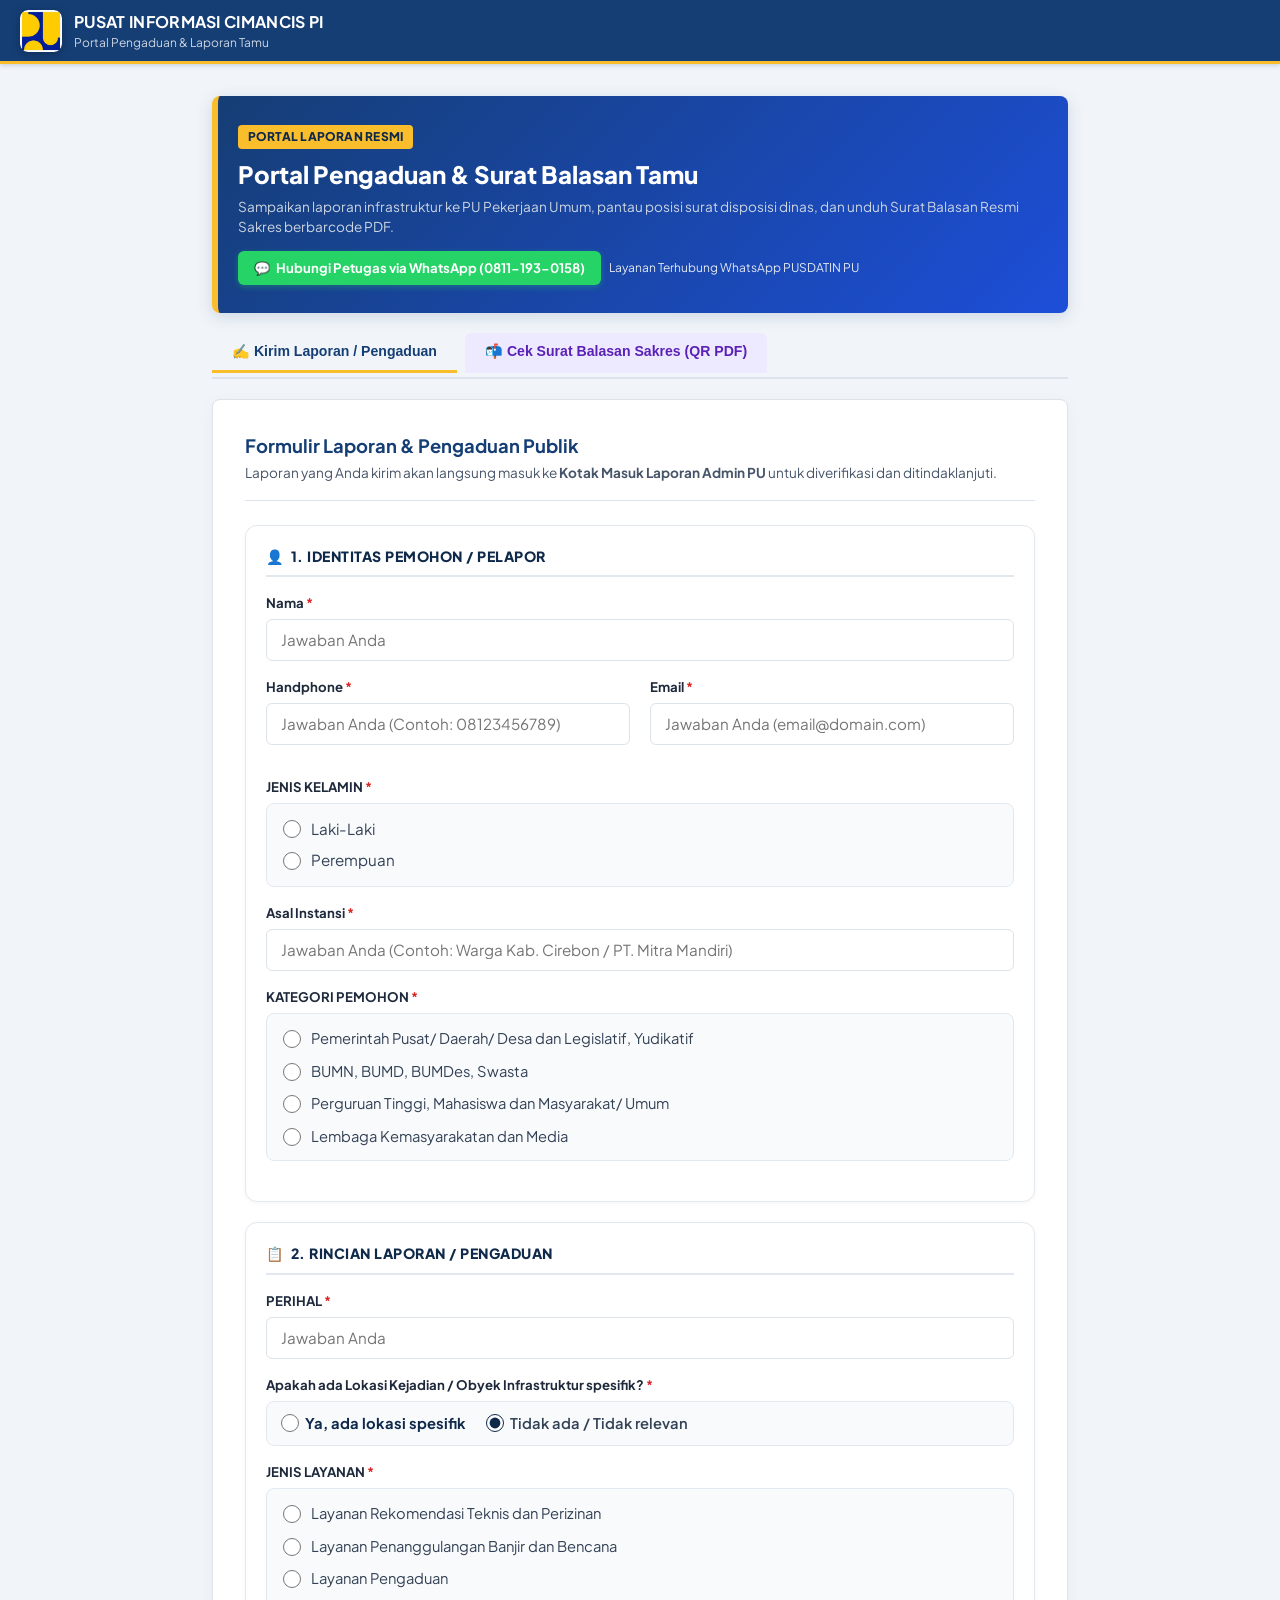
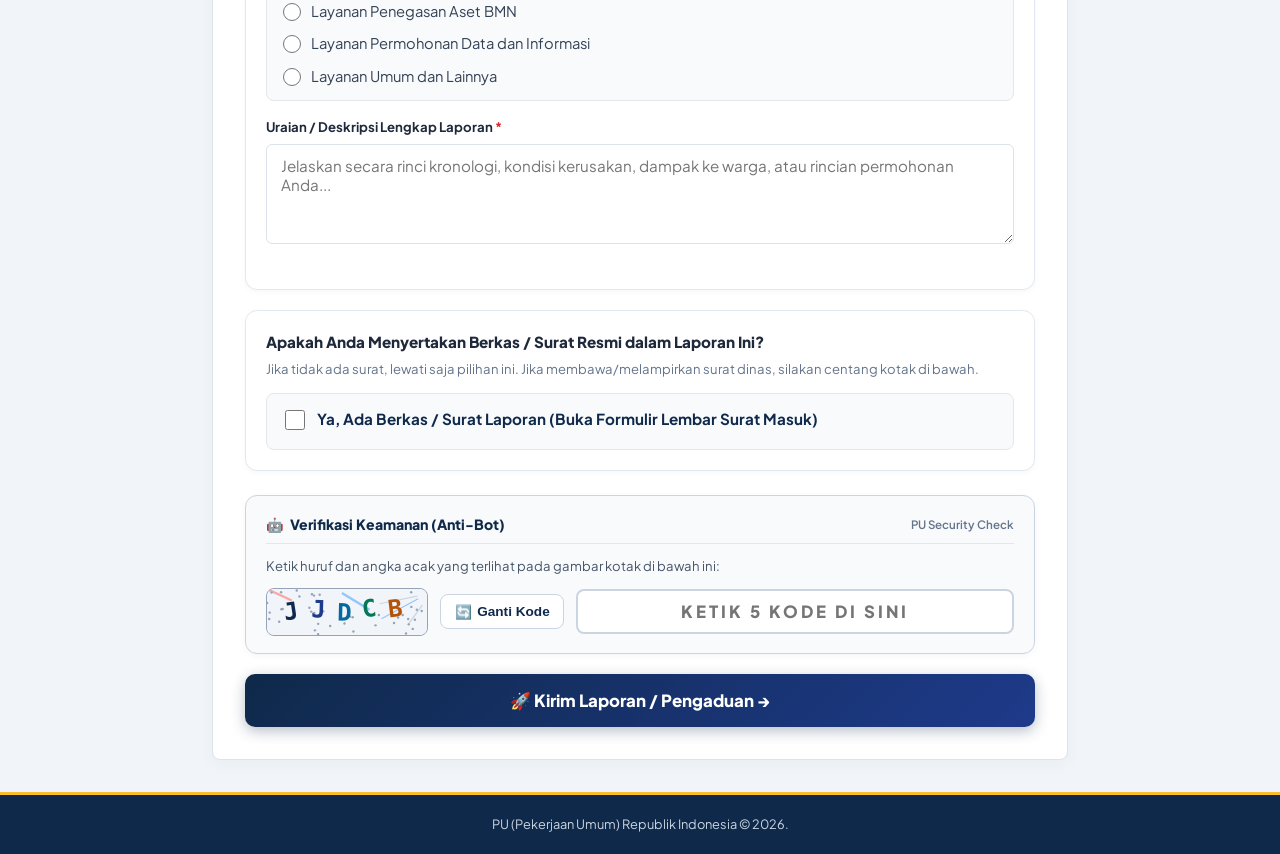
==== commit 5a72015a: "Add files via upload" ====
--- a/tamu.html
+++ b/tamu.html
@@ -325,28 +325,23 @@
 
           </div>
 
-          <!-- KELOMPOK 3: OPSI SURAT LAPORAN RESMI ATAU LAPORAN LANGSUNG -->
+          <!-- KELOMPOK 3: OPSI SURAT LAPORAN RESMI (HANYA 1 CHECKBOX PRAKTIS) -->
           <div
             style="background:#ffffff; border:1px solid #E2E8F0; border-radius:12px; padding:1.25rem; margin-bottom:1.5rem; box-shadow:0 2px 6px rgba(0,0,0,0.03);">
-            <label class="field-label" style="font-size:0.95rem; line-height:1.5; color:#1E293B; font-weight:800;">
-              Apakah Anda Menyertakan Berkas / Surat Resmi dalam Laporan Ini? <span style="color:#DC2626;">*</span>
+            <label class="field-label" style="font-size:0.95rem; line-height:1.5; color:#1E293B; font-weight:800; display:block; margin-bottom:0.35rem;">
+              Apakah Anda Menyertakan Berkas / Surat Resmi dalam Laporan Ini?
             </label>
-            <p style="font-size:0.82rem; color:#64748B; margin:0.25rem 0 0.75rem 0;">
-              Pilih opsi di bawah. Jika ada surat, silakan lengkapi formulir rincian surat masuk yang otomatis terbuka.
+            <p style="font-size:0.82rem; color:#64748B; margin:0 0 0.85rem 0;">
+              Jika tidak ada surat, lewati saja pilihan ini. Jika membawa/melampirkan surat dinas, silakan centang kotak di bawah.
             </p>
+            
             <div
-              style="display:flex; flex-direction:column; gap:0.6rem; background:#F8FAFC; padding:0.85rem 1rem; border-radius:8px; border:1px solid #E2E8F0;">
+              style="background:#F8FAFC; padding:0.9rem 1.1rem; border-radius:8px; border:1.5px solid #E2E8F0; transition:all 0.2s ease;">
               <label
-                style="display:inline-flex; align-items:center; gap:0.6rem; font-size:0.95rem; cursor:pointer; color:#0F294A; font-weight:700;">
-                <input type="radio" name="tamuOpsiKirimSurat" value="AdaSurat"
-                  onchange="toggleFormSuratTambahan(this.value)" style="width:18px; height:18px; accent-color:#0F294A;">
-                <span>Ada Berkas / Surat Laporan (Lengkapi Formulir Lembar Surat Masuk)</span>
-              </label>
-              <label
-                style="display:inline-flex; align-items:center; gap:0.6rem; font-size:0.95rem; cursor:pointer; color:#334155; font-weight:600;">
-                <input type="radio" name="tamuOpsiKirimSurat" value="TanpaSurat"
-                  onchange="toggleFormSuratTambahan(this.value)" style="width:18px; height:18px; accent-color:#0F294A;">
-                <span>Tidak Menggunakan Surat (Langsung Kirim Laporan ke Admin)</span>
+                style="display:inline-flex; align-items:center; gap:0.75rem; font-size:0.95rem; cursor:pointer; color:#0F294A; font-weight:700; user-select:none;">
+                <input type="checkbox" id="chkAdaSuratLaporan"
+                  onchange="toggleCheckboxSurat(this.checked)" style="width:20px; height:20px; accent-color:#0F294A; cursor:pointer;">
+                <span>Ya, Ada Berkas / Surat Laporan (Buka Formulir Lembar Surat Masuk)</span>
               </label>
             </div>
 
@@ -816,15 +811,15 @@
       }
     };
 
-    window.toggleFormSuratTambahan = function (val) {
+    window.toggleCheckboxSurat = function (isChecked) {
       const section = document.getElementById('sectionFormInputSurat');
       const btnTeks = document.getElementById('btnSubmitTeks');
       const tglSuratEl = document.getElementById('inputTglSurat');
 
-      if (val === 'AdaSurat') {
+      if (isChecked) {
         if (section) section.style.display = 'block';
         if (btnTeks) btnTeks.innerHTML = '🚀 Kirim Berkas Surat &amp; Cetak Tanda Terima &rarr;';
-        // Otomatis isi tanggal surat dengan tanggal hari ini (YYYY-MM-DD)
+        // Otomatis isi tanggal surat dengan tanggal hari ini jika belum terisi
         if (tglSuratEl && !tglSuratEl.value) {
           const now = new Date();
           const pad = (n) => String(n).padStart(2, '0');
@@ -1282,13 +1277,8 @@
 
       const rincian = document.getElementById('tamuRincian').value.trim();
 
-      const opsiKirimEl = document.querySelector('input[name="tamuOpsiKirimSurat"]:checked');
-      if (!opsiKirimEl) {
-        showToast('Peringatan', 'Harap tentukan apakah Anda menyertakan berkas/surat resmi.', 'error');
-        return;
-      }
-      const tipePengajuan = opsiKirimEl.value;
-      const adaSurat = (tipePengajuan === 'AdaSurat');
+      const chkSuratEl = document.getElementById('chkAdaSuratLaporan');
+      const adaSurat = chkSuratEl ? chkSuratEl.checked : false;
 
       const ticket = 'PU-LAP-' + Math.floor(1000 + Math.random() * 9000);
       activeTicketSubmitted = ticket;
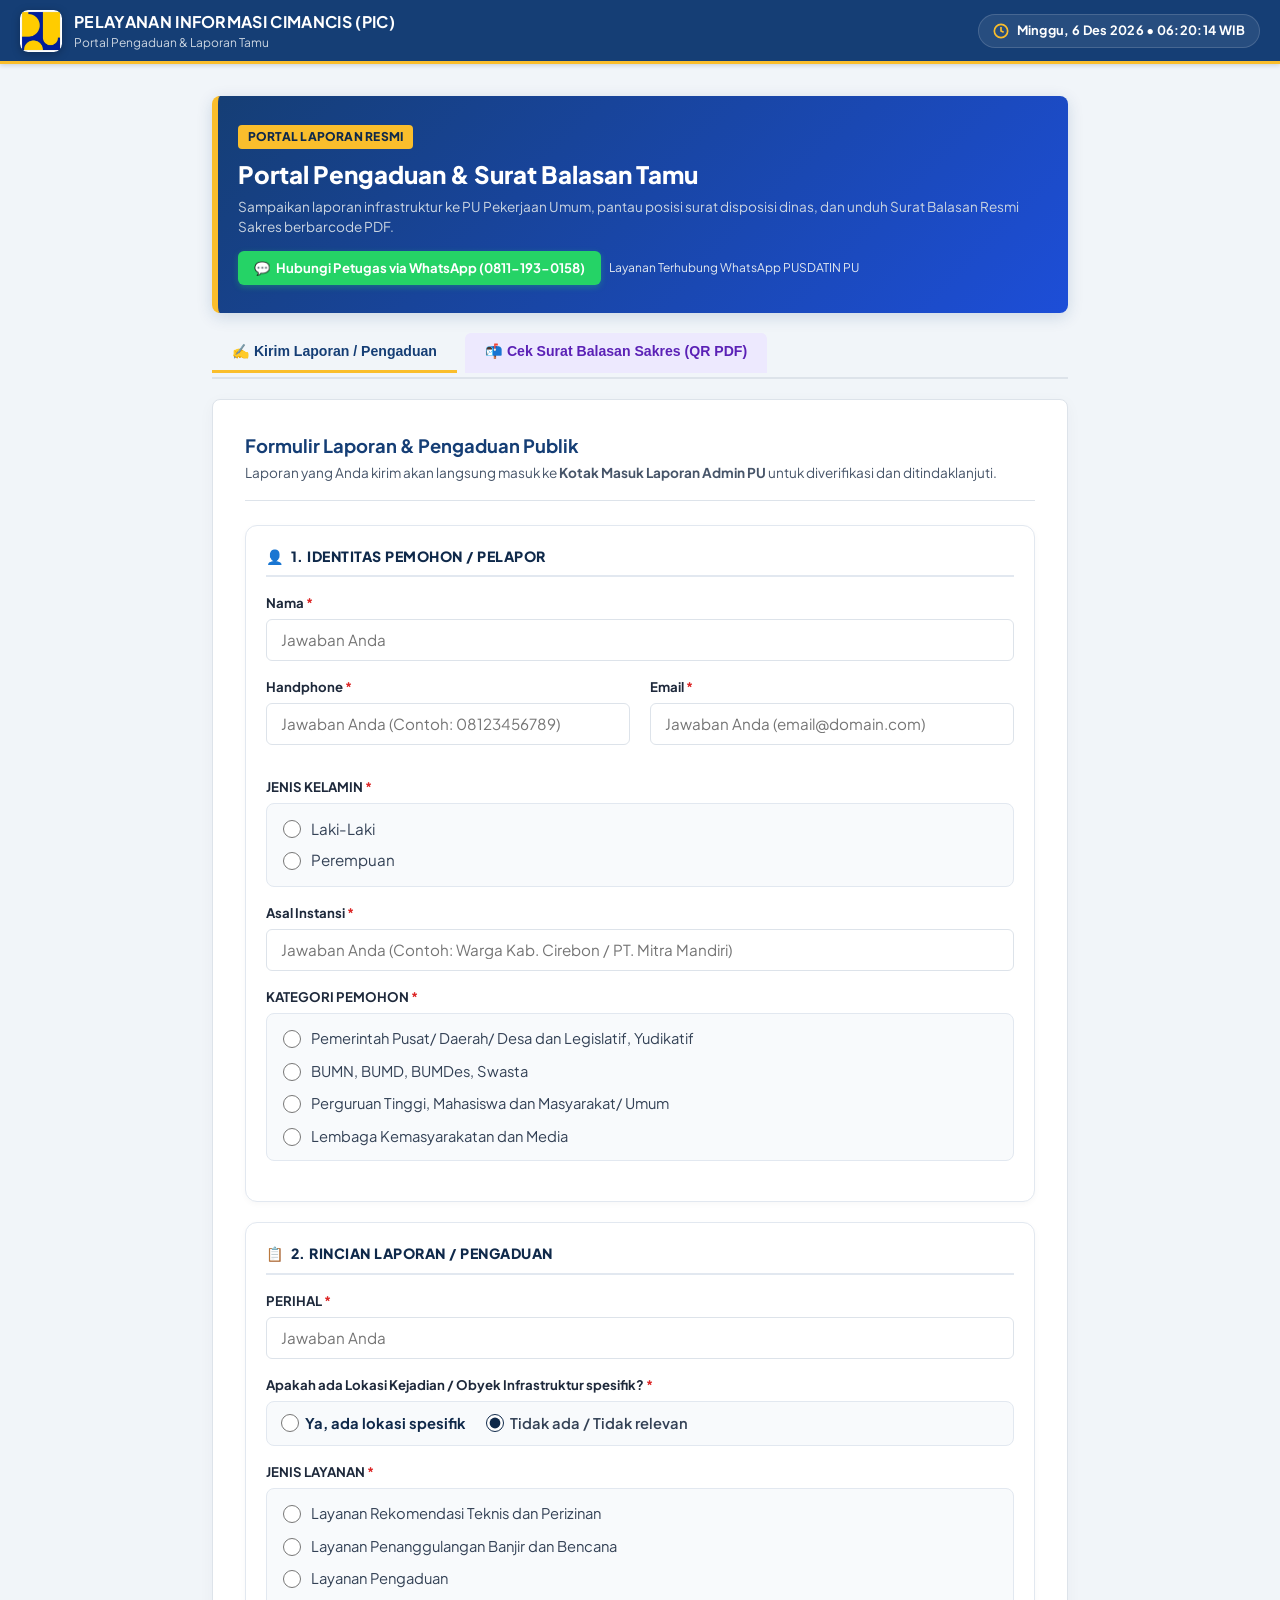
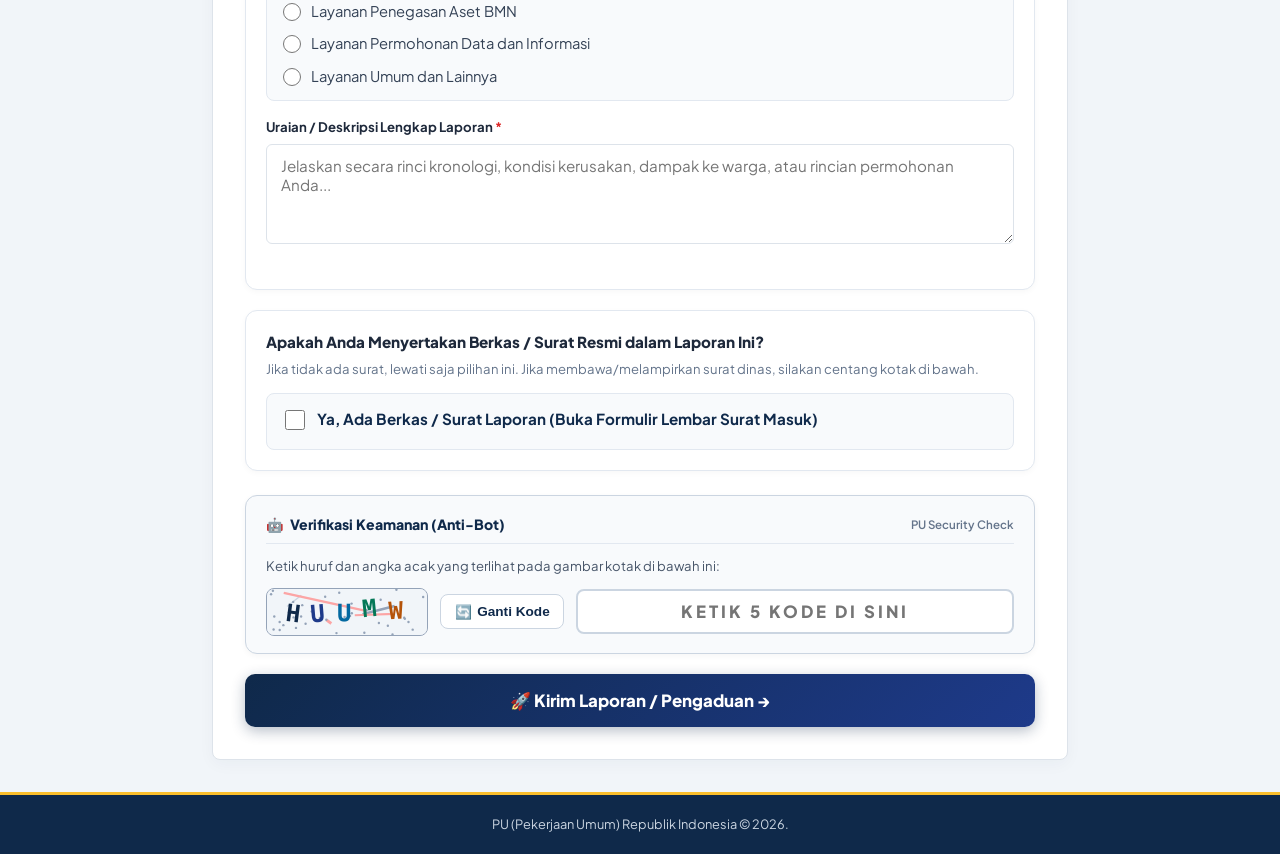
==== commit dbae6449: "Add files via upload" ====
--- a/tamu.html
+++ b/tamu.html
@@ -4,7 +4,7 @@
 <head>
   <meta charset="UTF-8">
   <meta name="viewport" content="width=device-width, initial-scale=1.0, maximum-scale=1.0, user-scalable=no">
-  <title>PUSAT INFORMASI CIMANCIS PI - Portal Pengaduan &amp; Laporan Tamu</title>
+  <title>PELAYANAN INFORMASI CIMANCIS (PIC) - Portal Pengaduan &amp; Laporan Tamu</title>
   <link rel="stylesheet" href="style.css?v=5.0">
   <link rel="icon"
     href="data:image/svg+xml,<svg xmlns=%22http://www.w3.org/2000/svg%22 viewBox=%220 0 100 100%22><rect width=%22100%22 height=%22100%22 fill=%22%230F294A%22 rx=%2210%22/><text y=%2268%22 x=%2250%22 text-anchor=%22middle%22 font-size=%2250%22 font-weight=%22bold%22 fill=%22%23FABE2C%22>PU</text></svg>">
@@ -67,15 +67,24 @@
 <body>
   <div class="app-wrapper">
     <!-- Header Resmi Khusus Laporan Tamu -->
-    <header class="pu-topbar" style="display:flex; justify-content:space-between; align-items:center;">
+    <header class="pu-topbar" style="display:flex; justify-content:space-between; align-items:center; flex-wrap:wrap; gap:0.5rem;">
       <div style="display:flex; align-items:center; gap:0.75rem;">
         <div class="logo-shine-wrapper">
           <img src="logo-pu.webp" alt="Logo PU" class="pu-logo-img" style="width:42px; height:42px; object-fit:contain; border-radius:8px; display:block;">
         </div>
         <div class="pu-brand-text">
-          <span class="pu-brand-title">PUSAT INFORMASI CIMANCIS PI</span>
+          <span class="pu-brand-title">PELAYANAN INFORMASI CIMANCIS (PIC)</span>
           <span class="pu-brand-sub">Portal Pengaduan &amp; Laporan Tamu</span>
         </div>
+      </div>
+
+      <!-- Jam & Tanggal Realtime Kedinasan -->
+      <div style="display:flex; align-items:center; gap:0.5rem; background:rgba(255,255,255,0.08); border:1px solid rgba(255,255,255,0.15); padding:0.4rem 0.85rem; border-radius:30px; color:#fff; font-size:0.8rem; font-weight:700;">
+        <svg viewBox="0 0 24 24" fill="none" stroke="#FABE2C" stroke-width="2.5" style="width:16px; height:16px;">
+          <circle cx="12" cy="12" r="10"></circle>
+          <polyline points="12 6 12 12 16 14"></polyline>
+        </svg>
+        <span id="tamuRealtimeClock" style="letter-spacing:0.3px;">Memuat waktu realtime...</span>
       </div>
     </header>
 
@@ -691,8 +700,22 @@
     </footer>
   </div>
 
-  <script src="app.js?v=5.0"></script>
+  <script src="app.js?v=7.0"></script>
   <script>
+    // Live Clock Realtime di Header Portal Tamu (Format: Hari, DD MMMM YYYY • HH:mm:ss WIB)
+    function updateTamuClock() {
+      const clockEl = document.getElementById('tamuRealtimeClock');
+      if (!clockEl) return;
+      const now = new Date();
+      const hari = ['Minggu', 'Senin', 'Selasa', 'Rabu', 'Kamis', 'Jumat', 'Sabtu'][now.getDay()];
+      const bulan = ['Jan', 'Feb', 'Mar', 'Apr', 'Mei', 'Jun', 'Jul', 'Agu', 'Sep', 'Okt', 'Nov', 'Des'][now.getMonth()];
+      const pad = (n) => String(n).padStart(2, '0');
+      const str = `${hari}, ${now.getDate()} ${bulan} ${now.getFullYear()} • ${pad(now.getHours())}:${pad(now.getMinutes())}:${pad(now.getSeconds())} WIB`;
+      clockEl.textContent = str;
+    }
+    setInterval(updateTamuClock, 1000);
+    updateTamuClock();
+
     let activeTicketSubmitted = '';
     let lastSubmittedData = null;
     let uploadedFileTamuBase64 = null;
@@ -922,6 +945,88 @@
       const hasReply = !!match.replyLetter;
       const statusRaw = (match.status || '').toLowerCase();
 
+      // Hitung Deadline & Countdown Realtime untuk Pemohon / Tamu
+      let deadlineBoxHtml = '';
+      const isSelesai = statusRaw.includes('selesai') || statusRaw.includes('disetujui') || statusRaw.includes('acc') || hasReply;
+
+      if (isSelesai) {
+        deadlineBoxHtml = `
+          <div style="background:#F0FDF4; border:1px solid #86EFAC; border-radius:8px; padding:0.75rem 1rem; margin-bottom:1rem; display:flex; align-items:center; justify-content:space-between; flex-wrap:wrap; gap:0.5rem;">
+            <div style="display:flex; align-items:center; gap:0.5rem;">
+              <span style="font-size:1.2rem;">⏱️</span>
+              <div>
+                <div style="font-size:0.75rem; font-weight:800; color:#166534; text-transform:uppercase;">STATUS PENYELESAIAN:</div>
+                <div style="font-weight:700; color:#14532D; font-size:0.88rem;">Selesai Ditangani Tepat Waktu</div>
+              </div>
+            </div>
+            <span style="background:#DCFCE7; color:#166534; font-weight:800; font-size:0.8rem; padding:0.25rem 0.65rem; border-radius:20px; border:1px solid #86EFAC;">
+              ✓ Tuntas
+            </span>
+          </div>
+        `;
+      } else if (match.deadline) {
+        const targetDate = new Date(match.deadline).getTime();
+        const now = new Date().getTime();
+        const diff = targetDate - now;
+        const cleanDeadline = match.deadline.replace('T', ' ');
+
+        if (diff <= 0) {
+          deadlineBoxHtml = `
+            <div style="background:#FEF2F2; border:1px solid #F87171; border-radius:8px; padding:0.75rem 1rem; margin-bottom:1rem; display:flex; align-items:center; justify-content:space-between; flex-wrap:wrap; gap:0.5rem;">
+              <div style="display:flex; align-items:center; gap:0.5rem;">
+                <span style="font-size:1.2rem;">🚨</span>
+                <div>
+                  <div style="font-size:0.75rem; font-weight:800; color:#991B1B; text-transform:uppercase;">DEADLINE / TARGET SELESAI:</div>
+                  <div style="font-weight:700; color:#7F1D1D; font-size:0.88rem;">Batas Waktu: ${cleanDeadline} WIB</div>
+                  ${match.deadlineNotes ? `<div style="font-size:0.75rem; color:#B91C1C;">Catatan: ${escapeHtml(match.deadlineNotes)}</div>` : ''}
+                </div>
+              </div>
+              <div style="background:#FEE2E2; border:1px solid #EF4444; color:#B91C1C; padding:0.35rem 0.75rem; border-radius:6px; font-weight:800; font-size:0.82rem;">
+                Melewati Target (Sedang Diprioritaskan Tim Dinas)
+              </div>
+            </div>
+          `;
+        } else {
+          const days = Math.floor(diff / (1000 * 60 * 60 * 24));
+          const hours = Math.floor((diff / (1000 * 60 * 60)) % 24);
+          const minutes = Math.floor((diff / (1000 * 60)) % 60);
+          const seconds = Math.floor((diff / 1000) % 60);
+
+          let sisaWaktuTeks = '';
+          if (days > 0) sisaWaktuTeks = `${days} Hari ${hours} Jam`;
+          else if (hours > 0) sisaWaktuTeks = `${hours} Jam ${minutes} Menit`;
+          else sisaWaktuTeks = `${minutes} Menit ${seconds} Detik`;
+
+          deadlineBoxHtml = `
+            <div style="background:#EFF6FF; border:1px solid #93C5FD; border-radius:8px; padding:0.75rem 1rem; margin-bottom:1rem; display:flex; align-items:center; justify-content:space-between; flex-wrap:wrap; gap:0.5rem;">
+              <div style="display:flex; align-items:center; gap:0.5rem;">
+                <span style="font-size:1.2rem;">⏱️</span>
+                <div>
+                  <div style="font-size:0.75rem; font-weight:800; color:#1E3A8A; text-transform:uppercase;">ESTIMASI BATAS WAKTU (DEADLINE DINAS):</div>
+                  <div style="font-weight:700; color:#1E40AF; font-size:0.88rem;">Target Selesai: ${cleanDeadline} WIB</div>
+                  ${match.deadlineNotes ? `<div style="font-size:0.75rem; color:#3B82F6;">Catatan: ${escapeHtml(match.deadlineNotes)}</div>` : ''}
+                </div>
+              </div>
+              <div style="background:#DBEAFE; border:1px solid #60A5FA; color:#1D4ED8; padding:0.35rem 0.85rem; border-radius:6px; font-weight:800; font-size:0.85rem; font-family:monospace;">
+                ⏳ Sisa Waktu: ${sisaWaktuTeks}
+              </div>
+            </div>
+          `;
+        }
+      } else {
+        deadlineBoxHtml = `
+          <div style="background:#F8FAFC; border:1px solid #CBD5E1; border-radius:8px; padding:0.65rem 1rem; margin-bottom:1rem; display:flex; align-items:center; justify-content:space-between; flex-wrap:wrap; gap:0.5rem;">
+            <div style="display:flex; align-items:center; gap:0.5rem;">
+              <span style="font-size:1.1rem;">⏱️</span>
+              <div style="font-size:0.8rem; color:#475569;">
+                Standar Estimasi Waktu Penanganan: <strong>Maksimal 3 Hari Kerja</strong> sejak verifikasi Super Admin.
+              </div>
+            </div>
+            <span style="font-size:0.72rem; color:#64748B; background:#E2E8F0; padding:2px 8px; border-radius:12px; font-weight:600;">SLA Standar</span>
+          </div>
+        `;
+      }
+
       // 3 Warna Status: Merah (Belum ACC), Kuning (Diproses), Hijau (Sudah ACC)
       let statusCardColor = '#DC2626';
       let statusCardBg = '#FEF2F2';
@@ -967,6 +1072,9 @@
               </span>
             </div>
           </div>
+
+          <!-- KOTAK DEADLINE & SLA REALTIME UNTUK PEMOHON -->
+          ${deadlineBoxHtml}
 
           <!-- Rincian Pemohon & Perihal -->
           <div style="background:#ffffff; border:1px solid #E2E8F0; border-radius:8px; padding:1rem; margin-bottom:1.5rem; display:grid; grid-template-columns:repeat(auto-fit, minmax(220px, 1fr)); gap:0.75rem;">
@@ -1330,6 +1438,15 @@
         letterData: letterData,
         surveyConsent: true,
         status: 'Menunggu Verifikasi Dinas',
+        // Otomatis tentukan default deadline SLA (3 hari kerja dari tanggal lapor)
+        deadline: (function () {
+          const d = new Date();
+          d.setDate(d.getDate() + 3);
+          d.setHours(16, 0, 0, 0);
+          const pad = (n) => String(n).padStart(2, '0');
+          return `${d.getFullYear()}-${pad(d.getMonth() + 1)}-${pad(d.getDate())}T${pad(d.getHours())}:${pad(d.getMinutes())}`;
+        })(),
+        deadlineNotes: 'Standar SOP Penanganan 3 Hari Kerja',
         replyLetter: null
       };
 
@@ -1382,6 +1499,15 @@
       const btnTeksAfter = document.getElementById('btnSubmitTeks');
       if (btnTeksAfter) btnTeksAfter.innerHTML = '🚀 Kirim Laporan / Pengaduan &rarr;';
     });
+
+    // Re-render countdown realtime di tab Cek Surat Tamu jika sedang dibuka
+    setInterval(() => {
+      const area = document.getElementById('areaHasilCekSurat');
+      const ticketInput = document.getElementById('inputNomorTiketCari');
+      if (area && area.innerHTML.trim() && ticketInput && ticketInput.value.trim()) {
+        cariSuratBalasanManual();
+      }
+    }, 10000);
   </script>
 </body>
 
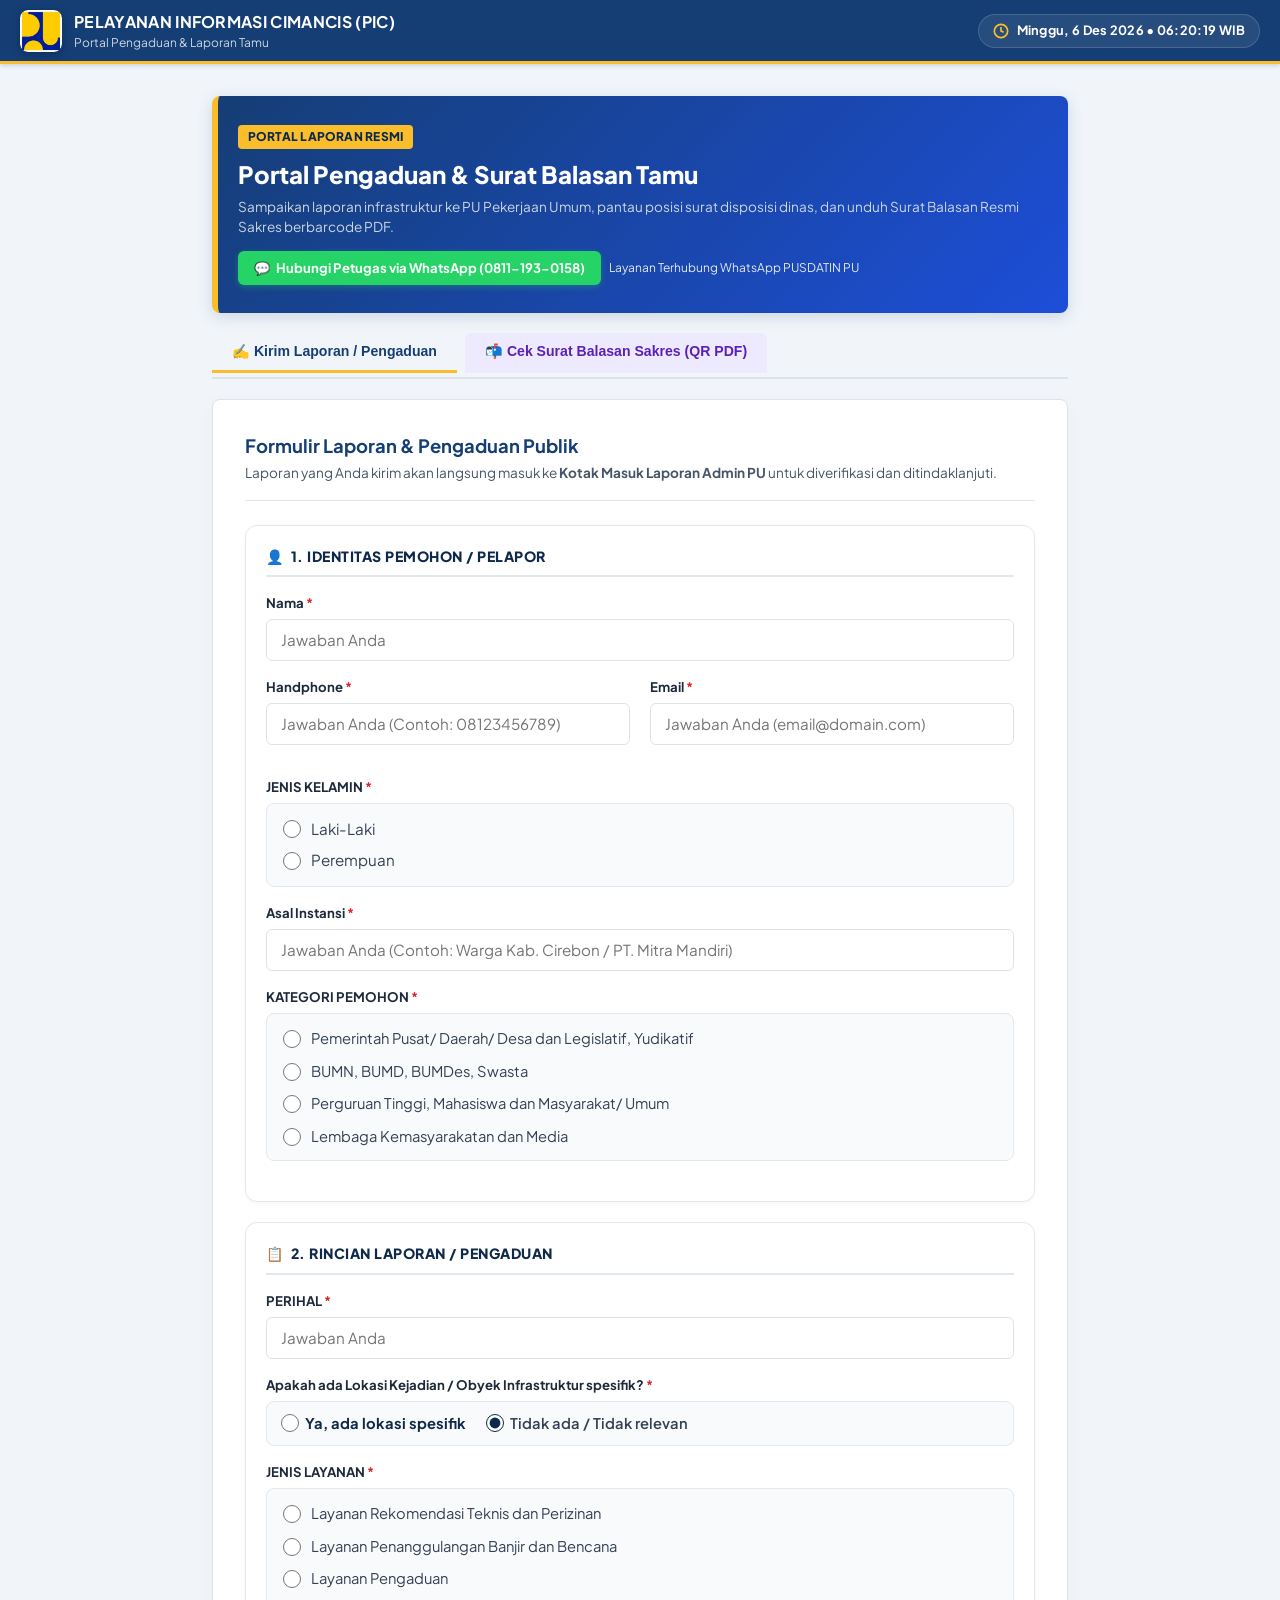
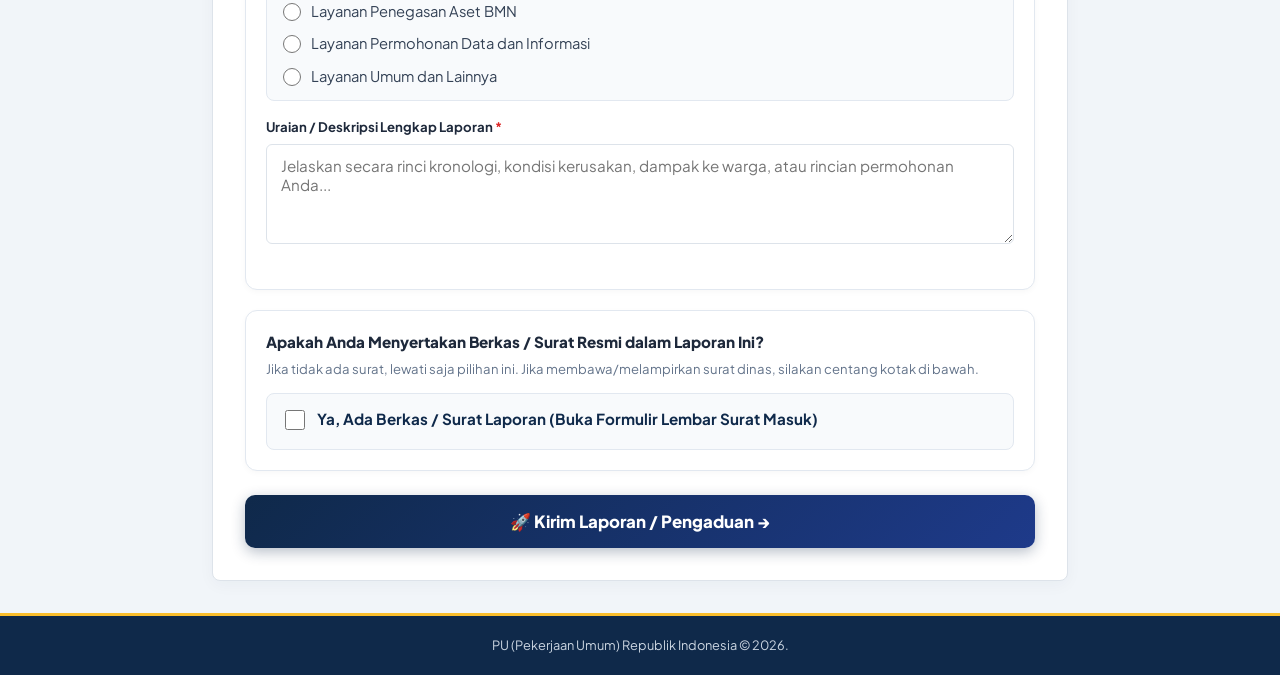
==== commit ea54ae6b: "Add files via upload" ====
--- a/tamu.html
+++ b/tamu.html
@@ -470,41 +470,6 @@
 
           </div>
 
-          <!-- KOTAK VERIFIKASI KEAMANAN: CAPTCHA KODE ACAK (HURUF & ANGKA) -->
-          <div style="background:#F8FAFC; border:1.5px solid #CBD5E1; border-radius:12px; padding:1.1rem 1.25rem; margin-bottom:1.25rem; box-shadow:0 2px 6px rgba(0,0,0,0.04);">
-            <div style="display:flex; align-items:center; justify-content:space-between; margin-bottom:0.75rem; border-bottom:1px solid #E2E8F0; padding-bottom:0.5rem;">
-              <div style="display:flex; align-items:center; gap:0.4rem; font-weight:800; font-size:0.88rem; color:#0F294A;">
-                <span>🤖</span> <span>Verifikasi Keamanan (Anti-Bot)</span>
-              </div>
-              <span style="font-size:0.72rem; color:#64748B; font-weight:600;">PU Security Check</span>
-            </div>
-
-            <p style="font-size:0.82rem; color:#475569; margin:0 0 0.75rem 0;">
-              Ketik huruf dan angka acak yang terlihat pada gambar kotak di bawah ini:
-            </p>
-
-            <div style="display:flex; align-items:center; gap:0.75rem; flex-wrap:wrap;">
-              <!-- Canvas Tampilan Gambar Karakter Acak -->
-              <div style="position:relative; display:inline-flex; align-items:center; border:1.5px solid #94A3B8; border-radius:8px; overflow:hidden; background:#E2E8F0;">
-                <canvas id="captchaCanvas" width="160" height="46" style="display:block; cursor:pointer;" title="Klik untuk refresh kode" onclick="generateCaptchaCode()"></canvas>
-              </div>
-
-              <!-- Tombol Ganti / Refresh Kode -->
-              <button type="button" onclick="generateCaptchaCode()" class="btn-secondary"
-                style="padding:0.55rem 0.85rem; font-size:0.85rem; display:inline-flex; align-items:center; gap:0.35rem; border-radius:8px; background:#fff; border:1px solid #CBD5E1; color:#0F294A; font-weight:700; cursor:pointer;">
-                🔄 <span>Ganti Kode</span>
-              </button>
-
-              <!-- Input Jawaban Pengguna -->
-              <div style="flex:1; min-width:140px;">
-                <input type="text" id="inputCaptchaUser" class="form-control" maxlength="6"
-                  placeholder="Ketik 5 kode di sini"
-                  style="font-size:1.05rem; font-weight:800; letter-spacing:3px; text-transform:uppercase; text-align:center; padding:0.6rem; border:2px solid #CBD5E1; border-radius:8px; background:#fff;">
-              </div>
-            </div>
-            <div id="captchaFeedback" style="font-size:0.78rem; font-weight:700; margin-top:0.45rem; display:none;"></div>
-          </div>
-
           <button type="submit" id="btnSubmitLaporanTamu" class="btn-primary"
             style="padding:1rem 2rem; font-size:1.05rem; width:100%; font-weight:800; background:linear-gradient(135deg, #0F294A 0%, #1E3A8A 100%); border:none; border-radius:10px; box-shadow:0 4px 14px rgba(15,41,74,0.3); cursor:pointer; display:flex; align-items:center; justify-content:center; gap:0.5rem;">
             <span id="btnSubmitTeks">🚀 Kirim Berkas Surat &amp; Cetak Tanda Terima &rarr;</span>
@@ -700,7 +665,7 @@
     </footer>
   </div>
 
-  <script src="app.js?v=7.0"></script>
+  <script src="app.js?v=9.0"></script>
   <script>
     // Live Clock Realtime di Header Portal Tamu (Format: Hari, DD MMMM YYYY • HH:mm:ss WIB)
     function updateTamuClock() {
@@ -1243,116 +1208,8 @@
       `;
     };
 
-    // ==========================================
-    // CAPTCHA KODE ACAK (HURUF & ANGKA RANDOM)
-    // ==========================================
-    let currentCaptchaText = '';
-
-    window.generateCaptchaCode = function () {
-      const chars = '23456789ABCDEFGHJKLMNPQRSTUVWXYZ'; // Tanpa huruf/angka membingungkan seperti O, 0, 1, I
-      let code = '';
-      for (let i = 0; i < 5; i++) {
-        code += chars.charAt(Math.floor(Math.random() * chars.length));
-      }
-      currentCaptchaText = code;
-
-      const canvas = document.getElementById('captchaCanvas');
-      if (!canvas) return;
-      const ctx = canvas.getContext('2d');
-
-      // Bersihkan canvas & latar bertekstur
-      ctx.fillStyle = '#F1F5F9';
-      ctx.fillRect(0, 0, canvas.width, canvas.height);
-
-      // Garis gangguan acak (Noise Lines)
-      for (let i = 0; i < 5; i++) {
-        ctx.strokeStyle = ['#CBD5E1', '#94A3B8', '#93C5FD', '#FCA5A5'][Math.floor(Math.random() * 4)];
-        ctx.lineWidth = Math.random() * 2 + 1;
-        ctx.beginPath();
-        ctx.moveTo(Math.random() * canvas.width, Math.random() * canvas.height);
-        ctx.lineTo(Math.random() * canvas.width, Math.random() * canvas.height);
-        ctx.stroke();
-      }
-
-      // Titik gangguan acak (Dots)
-      for (let i = 0; i < 40; i++) {
-        ctx.fillStyle = '#94A3B8';
-        ctx.beginPath();
-        ctx.arc(Math.random() * canvas.width, Math.random() * canvas.height, 1.2, 0, Math.PI * 2);
-        ctx.fill();
-      }
-
-      // Gambar masing-masing karakter dengan rotasi acak
-      const colors = ['#0F294A', '#1E3A8A', '#0369A1', '#047857', '#B45309', '#6B21A8'];
-      const xStart = 18;
-      const spacing = 26;
-
-      for (let i = 0; i < code.length; i++) {
-        const char = code[i];
-        ctx.save();
-        const x = xStart + i * spacing;
-        const y = 31 + (Math.random() * 6 - 3);
-        const angle = (Math.random() * 30 - 15) * Math.PI / 180;
-
-        ctx.translate(x, y);
-        ctx.rotate(angle);
-        ctx.font = 'bold 24px monospace, "Courier New", sans-serif';
-        ctx.fillStyle = colors[i % colors.length];
-        ctx.fillText(char, 0, 0);
-        ctx.restore();
-      }
-
-      // Reset feedback error & input jika ada
-      const inputEl = document.getElementById('inputCaptchaUser');
-      if (inputEl) {
-        inputEl.value = '';
-        inputEl.style.borderColor = '#CBD5E1';
-      }
-      const feedback = document.getElementById('captchaFeedback');
-      if (feedback) feedback.style.display = 'none';
-    };
-
-    // Jalankan pertama kali saat halaman siap
-    window.addEventListener('DOMContentLoaded', function () {
-      setTimeout(generateCaptchaCode, 300);
-    });
-
     document.getElementById('formBukuTamu').addEventListener('submit', function (e) {
       e.preventDefault();
-
-      // Cek Verifikasi Keamanan Captcha Huruf & Angka
-      const userCaptcha = (document.getElementById('inputCaptchaUser').value || '').trim().toUpperCase();
-      const inputEl = document.getElementById('inputCaptchaUser');
-      const feedback = document.getElementById('captchaFeedback');
-
-      if (!userCaptcha) {
-        showToast('Keamanan Terproteksi', 'Silakan masukkan 5 karakter kode acak (huruf & angka) terlebih dahulu.', 'error');
-        if (inputEl) {
-          inputEl.style.borderColor = '#DC2626';
-          inputEl.focus();
-        }
-        if (feedback) {
-          feedback.style.display = 'block';
-          feedback.style.color = '#DC2626';
-          feedback.textContent = '⚠️ Wajib diisi: masukkan kode acak di atas';
-        }
-        return;
-      }
-
-      if (userCaptcha !== currentCaptchaText) {
-        showToast('Verifikasi Gagal', 'Kode acak salah. Silakan coba masukkan kembali kode yang baru.', 'error');
-        if (inputEl) {
-          inputEl.style.borderColor = '#DC2626';
-          inputEl.focus();
-        }
-        if (feedback) {
-          feedback.style.display = 'block';
-          feedback.style.color = '#DC2626';
-          feedback.textContent = '❌ Kode salah! Kode baru telah dibuat, silakan ketik ulang.';
-        }
-        generateCaptchaCode(); // Ganti kode acak baru
-        return;
-      }
 
       const nama = document.getElementById('tamuNama').value.trim();
       const hp = document.getElementById('tamuHp').value.trim();
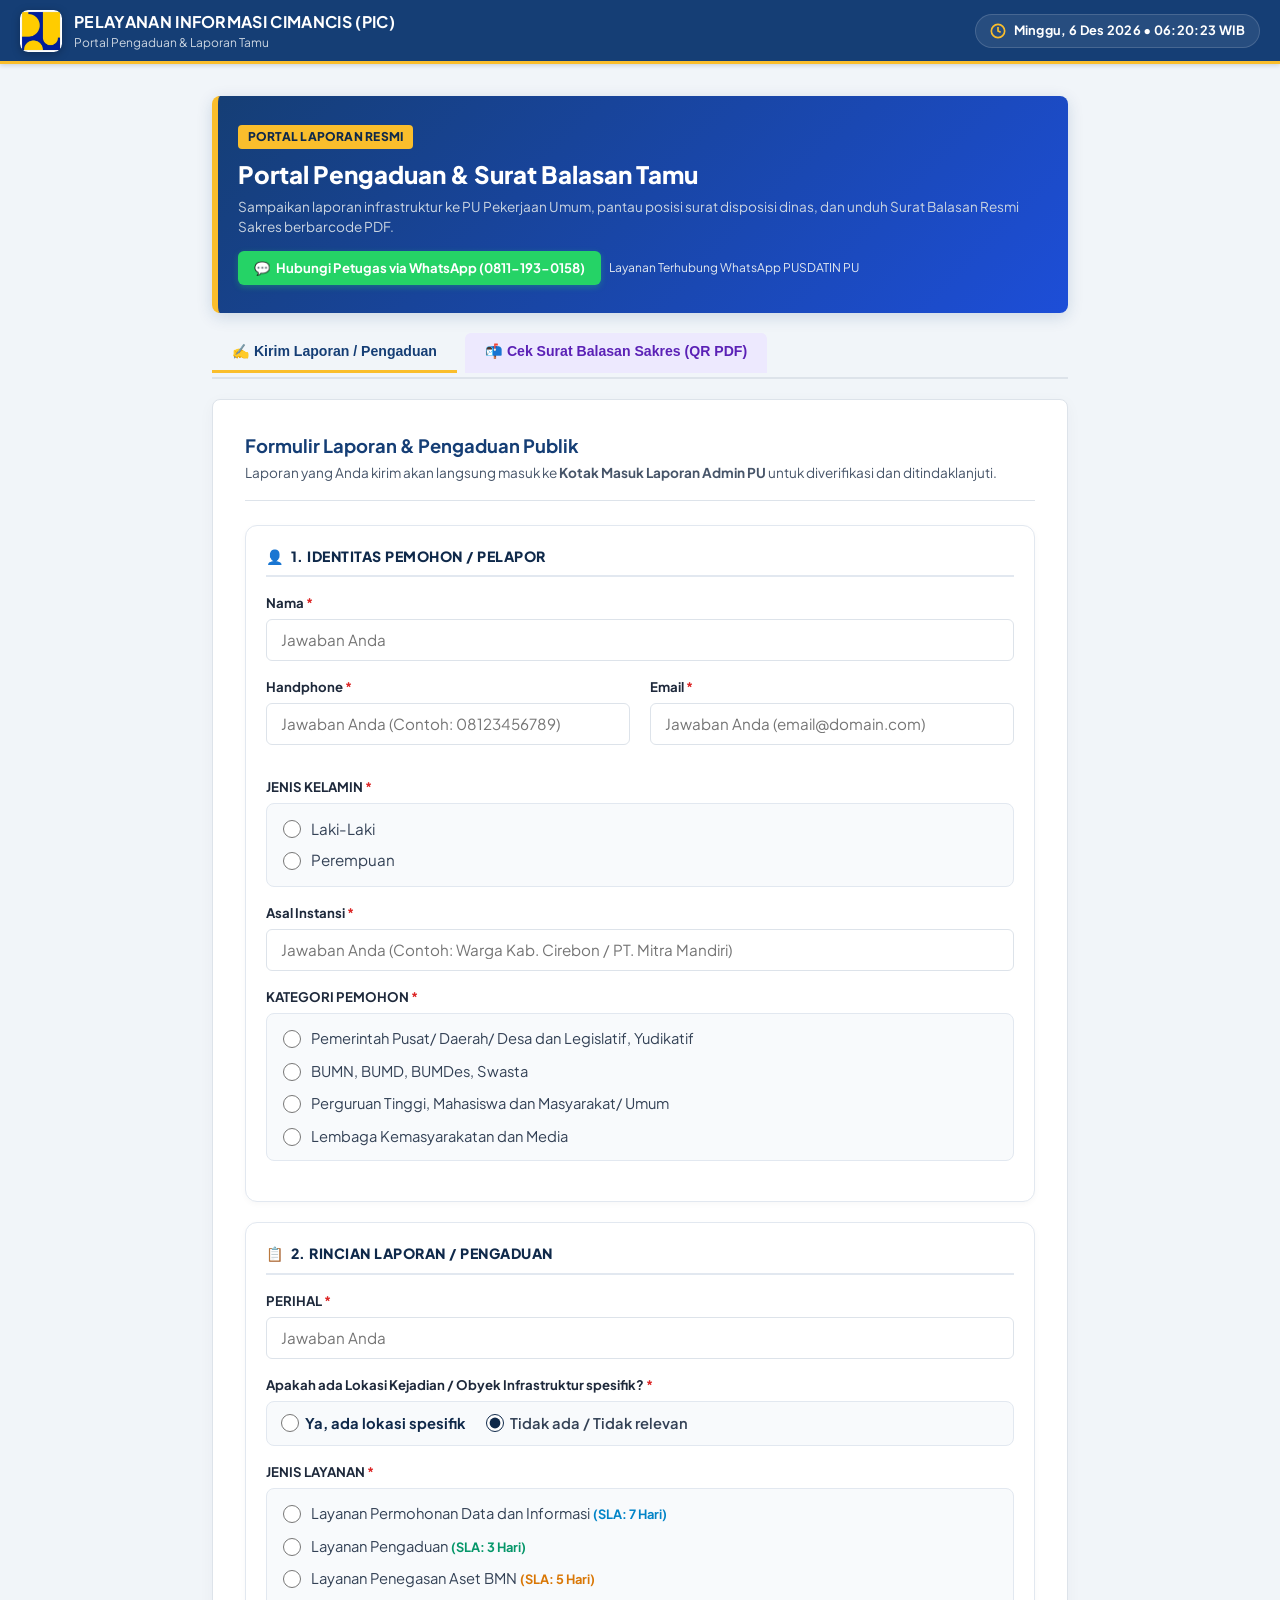
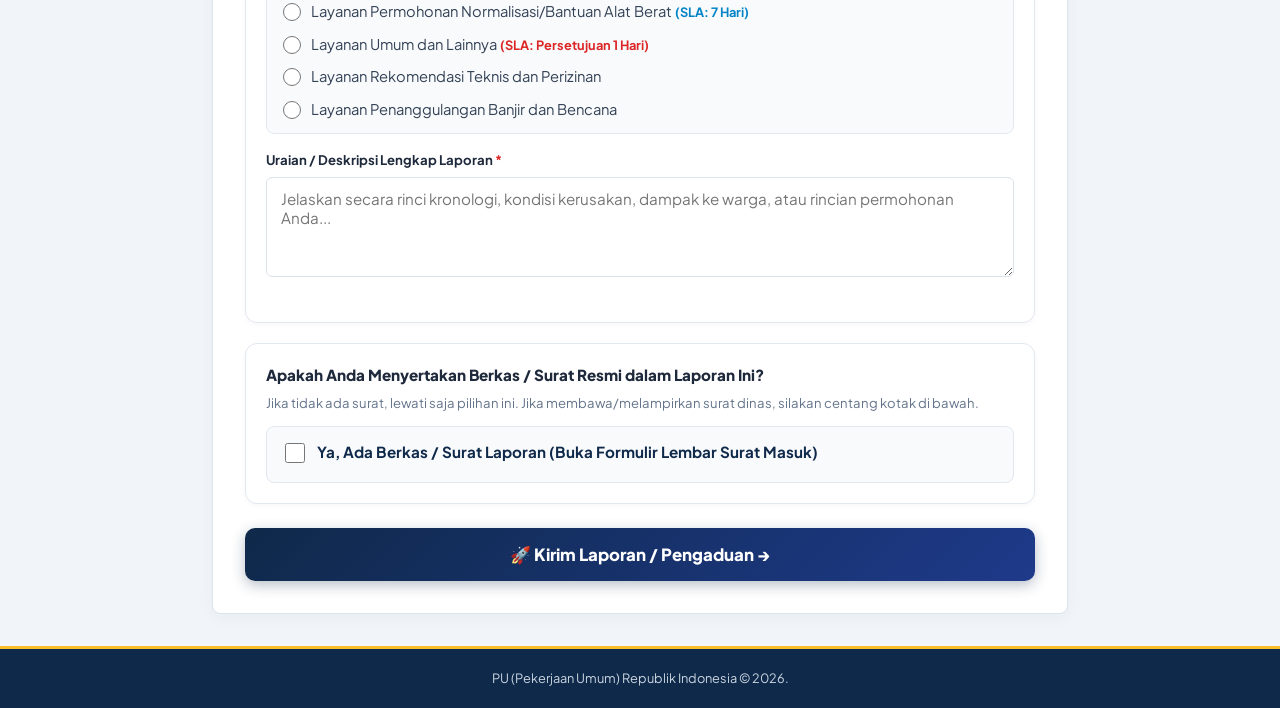
==== commit 9658dff3: "Add files via upload" ====
--- a/tamu.html
+++ b/tamu.html
@@ -5,7 +5,7 @@
   <meta charset="UTF-8">
   <meta name="viewport" content="width=device-width, initial-scale=1.0, maximum-scale=1.0, user-scalable=no">
   <title>PELAYANAN INFORMASI CIMANCIS (PIC) - Portal Pengaduan &amp; Laporan Tamu</title>
-  <link rel="stylesheet" href="style.css?v=5.0">
+  <link rel="stylesheet" href="style.css?v=11.0">
   <link rel="icon"
     href="data:image/svg+xml,<svg xmlns=%22http://www.w3.org/2000/svg%22 viewBox=%220 0 100 100%22><rect width=%22100%22 height=%22100%22 fill=%22%230F294A%22 rx=%2210%22/><text y=%2268%22 x=%2250%22 text-anchor=%22middle%22 font-size=%2250%22 font-weight=%22bold%22 fill=%22%23FABE2C%22>PU</text></svg>">
   <style>
@@ -286,6 +286,36 @@
                 style="display:flex; flex-direction:column; gap:0.65rem; margin-top:0.4rem; background:#F8FAFC; padding:0.85rem 1rem; border-radius:8px; border:1px solid #E2E8F0;">
                 <label
                   style="display:flex; align-items:flex-start; gap:0.6rem; font-size:0.92rem; cursor:pointer; color:#334155;">
+                  <input type="radio" name="tamuJenisLayananRadio" value="Layanan Permohonan Data dan Informasi"
+                    style="margin-top:3px; width:18px; height:18px; accent-color:#0F294A;">
+                  <span>Layanan Permohonan Data dan Informasi <strong style="color:#0284C7; font-size:0.8rem;">(SLA: 7 Hari)</strong></span>
+                </label>
+                <label
+                  style="display:flex; align-items:flex-start; gap:0.6rem; font-size:0.92rem; cursor:pointer; color:#334155;">
+                  <input type="radio" name="tamuJenisLayananRadio" value="Layanan Pengaduan"
+                    style="margin-top:3px; width:18px; height:18px; accent-color:#0F294A;">
+                  <span>Layanan Pengaduan <strong style="color:#059669; font-size:0.8rem;">(SLA: 3 Hari)</strong></span>
+                </label>
+                <label
+                  style="display:flex; align-items:flex-start; gap:0.6rem; font-size:0.92rem; cursor:pointer; color:#334155;">
+                  <input type="radio" name="tamuJenisLayananRadio" value="Layanan Penegasan Aset BMN"
+                    style="margin-top:3px; width:18px; height:18px; accent-color:#0F294A;">
+                  <span>Layanan Penegasan Aset BMN <strong style="color:#D97706; font-size:0.8rem;">(SLA: 5 Hari)</strong></span>
+                </label>
+                <label
+                  style="display:flex; align-items:flex-start; gap:0.6rem; font-size:0.92rem; cursor:pointer; color:#334155;">
+                  <input type="radio" name="tamuJenisLayananRadio" value="Layanan Permohonan Normalisasi/Bantuan Alat Berat"
+                    style="margin-top:3px; width:18px; height:18px; accent-color:#0F294A;">
+                  <span>Layanan Permohonan Normalisasi/Bantuan Alat Berat <strong style="color:#0284C7; font-size:0.8rem;">(SLA: 7 Hari)</strong></span>
+                </label>
+                <label
+                  style="display:flex; align-items:flex-start; gap:0.6rem; font-size:0.92rem; cursor:pointer; color:#334155;">
+                  <input type="radio" name="tamuJenisLayananRadio" value="Layanan Umum dan Lainnya"
+                    style="margin-top:3px; width:18px; height:18px; accent-color:#0F294A;">
+                  <span>Layanan Umum dan Lainnya <strong style="color:#DC2626; font-size:0.8rem;">(SLA: Persetujuan 1 Hari)</strong></span>
+                </label>
+                <label
+                  style="display:flex; align-items:flex-start; gap:0.6rem; font-size:0.92rem; cursor:pointer; color:#334155;">
                   <input type="radio" name="tamuJenisLayananRadio" value="Layanan Rekomendasi Teknis dan Perizinan"
                     style="margin-top:3px; width:18px; height:18px; accent-color:#0F294A;">
                   <span>Layanan Rekomendasi Teknis dan Perizinan</span>
@@ -295,30 +325,6 @@
                   <input type="radio" name="tamuJenisLayananRadio" value="Layanan Penanggulangan Banjir dan Bencana"
                     style="margin-top:3px; width:18px; height:18px; accent-color:#0F294A;">
                   <span>Layanan Penanggulangan Banjir dan Bencana</span>
-                </label>
-                <label
-                  style="display:flex; align-items:flex-start; gap:0.6rem; font-size:0.92rem; cursor:pointer; color:#334155;">
-                  <input type="radio" name="tamuJenisLayananRadio" value="Layanan Pengaduan"
-                    style="margin-top:3px; width:18px; height:18px; accent-color:#0F294A;">
-                  <span>Layanan Pengaduan</span>
-                </label>
-                <label
-                  style="display:flex; align-items:flex-start; gap:0.6rem; font-size:0.92rem; cursor:pointer; color:#334155;">
-                  <input type="radio" name="tamuJenisLayananRadio" value="Layanan Penegasan Aset BMN"
-                    style="margin-top:3px; width:18px; height:18px; accent-color:#0F294A;">
-                  <span>Layanan Penegasan Aset BMN</span>
-                </label>
-                <label
-                  style="display:flex; align-items:flex-start; gap:0.6rem; font-size:0.92rem; cursor:pointer; color:#334155;">
-                  <input type="radio" name="tamuJenisLayananRadio" value="Layanan Permohonan Data dan Informasi"
-                    style="margin-top:3px; width:18px; height:18px; accent-color:#0F294A;">
-                  <span>Layanan Permohonan Data dan Informasi</span>
-                </label>
-                <label
-                  style="display:flex; align-items:flex-start; gap:0.6rem; font-size:0.92rem; cursor:pointer; color:#334155;">
-                  <input type="radio" name="tamuJenisLayananRadio" value="Layanan Umum dan Lainnya"
-                    style="margin-top:3px; width:18px; height:18px; accent-color:#0F294A;">
-                  <span>Layanan Umum dan Lainnya</span>
                 </label>
               </div>
             </div>
@@ -665,7 +671,7 @@
     </footer>
   </div>
 
-  <script src="app.js?v=9.0"></script>
+  <script src="app.js?v=12.0"></script>
   <script>
     // Live Clock Realtime di Header Portal Tamu (Format: Hari, DD MMMM YYYY • HH:mm:ss WIB)
     function updateTamuClock() {
@@ -1295,15 +1301,36 @@
         letterData: letterData,
         surveyConsent: true,
         status: 'Menunggu Verifikasi Dinas',
-        // Otomatis tentukan default deadline SLA (3 hari kerja dari tanggal lapor)
+        // Otomatis tentukan default deadline SLA berdasarkan jenis layanan spesifik
         deadline: (function () {
           const d = new Date();
-          d.setDate(d.getDate() + 3);
+          let days = 3; // default
+          const s = (jenisLayanan || '').toLowerCase();
+          if (s.includes('data dan informasi') || s.includes('informasi')) {
+            days = 7;
+          } else if (s.includes('pengaduan')) {
+            days = 3;
+          } else if (s.includes('aset bmn') || s.includes('bmn')) {
+            days = 5;
+          } else if (s.includes('normalisasi') || s.includes('alat berat')) {
+            days = 7;
+          } else if (s.includes('umum dan lainnya') || s.includes('umum')) {
+            days = 1;
+          }
+          d.setDate(d.getDate() + days);
           d.setHours(16, 0, 0, 0);
           const pad = (n) => String(n).padStart(2, '0');
           return `${d.getFullYear()}-${pad(d.getMonth() + 1)}-${pad(d.getDate())}T${pad(d.getHours())}:${pad(d.getMinutes())}`;
         })(),
-        deadlineNotes: 'Standar SOP Penanganan 3 Hari Kerja',
+        deadlineNotes: (function () {
+          const s = (jenisLayanan || '').toLowerCase();
+          if (s.includes('data dan informasi')) return 'SOP SLA: 7 Hari';
+          if (s.includes('pengaduan')) return 'SOP SLA: 3 Hari';
+          if (s.includes('aset bmn')) return 'SOP SLA: 5 Hari';
+          if (s.includes('normalisasi') || s.includes('alat berat')) return 'SOP SLA: 7 Hari';
+          if (s.includes('umum')) return 'SOP SLA: Persetujuan 1 Hari';
+          return 'SOP SLA Standar PU';
+        })(),
         replyLetter: null
       };
 
--- a/style.css
+++ b/style.css
@@ -6,6 +6,7 @@
 
 @import url('https://fonts.googleapis.com/css2?family=Plus+Jakarta+Sans:wght@400;500;600;700&display=swap');
 
+/* Versi rilis update cache v11 */
 :root {
   /* Warna Identitas PU (Disesuaikan Biru Khas PU yang Lebih Cerah & Segar) */
   --pu-navy: #153E75;
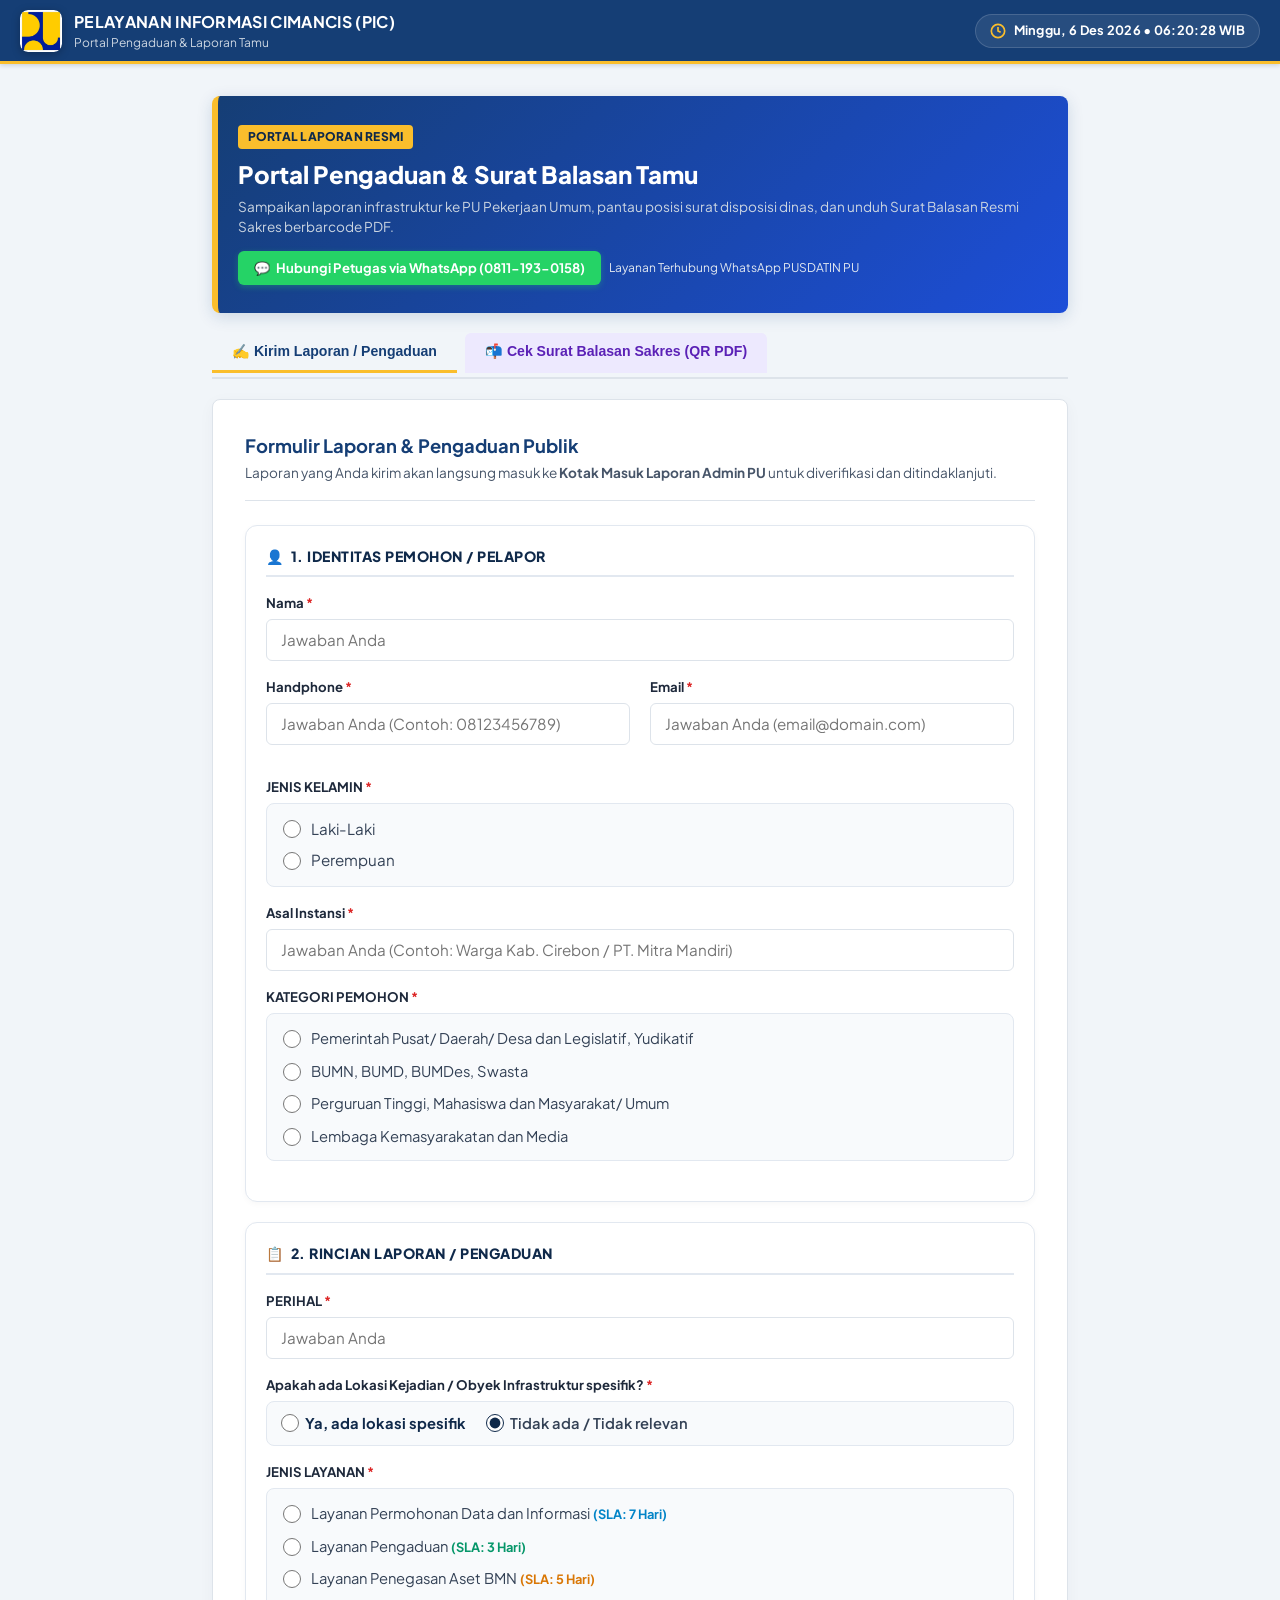
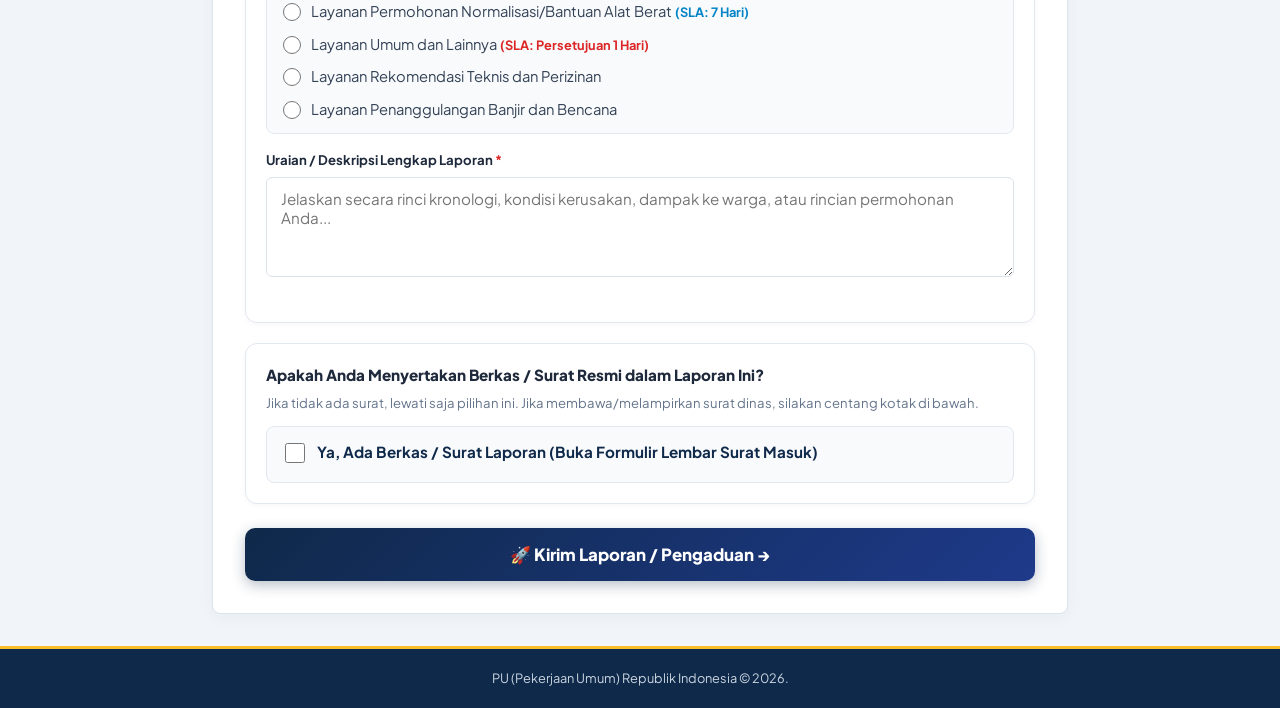
==== commit 2fc28792: "Add files via upload" ====
--- a/tamu.html
+++ b/tamu.html
@@ -671,7 +671,7 @@
     </footer>
   </div>
 
-  <script src="app.js?v=12.0"></script>
+  <script src="app.js?v=13.0"></script>
   <script>
     // Live Clock Realtime di Header Portal Tamu (Format: Hari, DD MMMM YYYY • HH:mm:ss WIB)
     function updateTamuClock() {
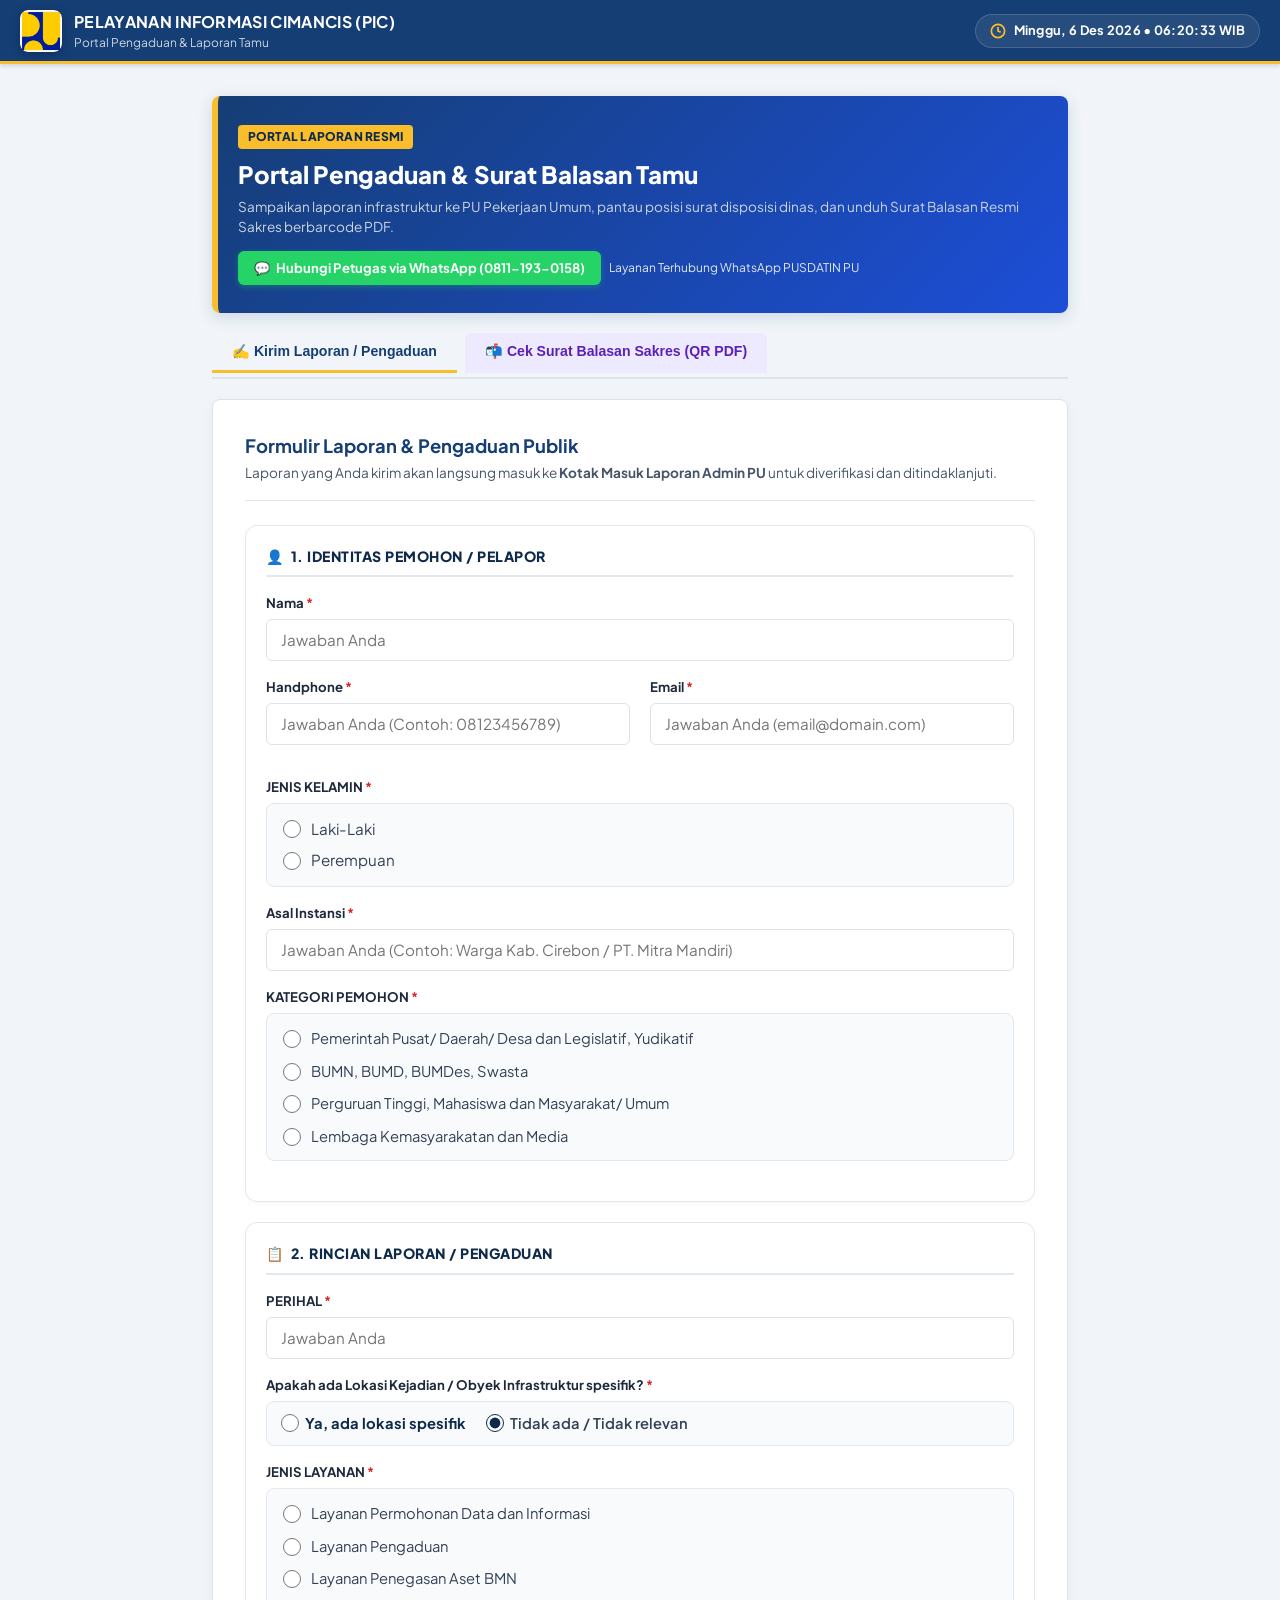
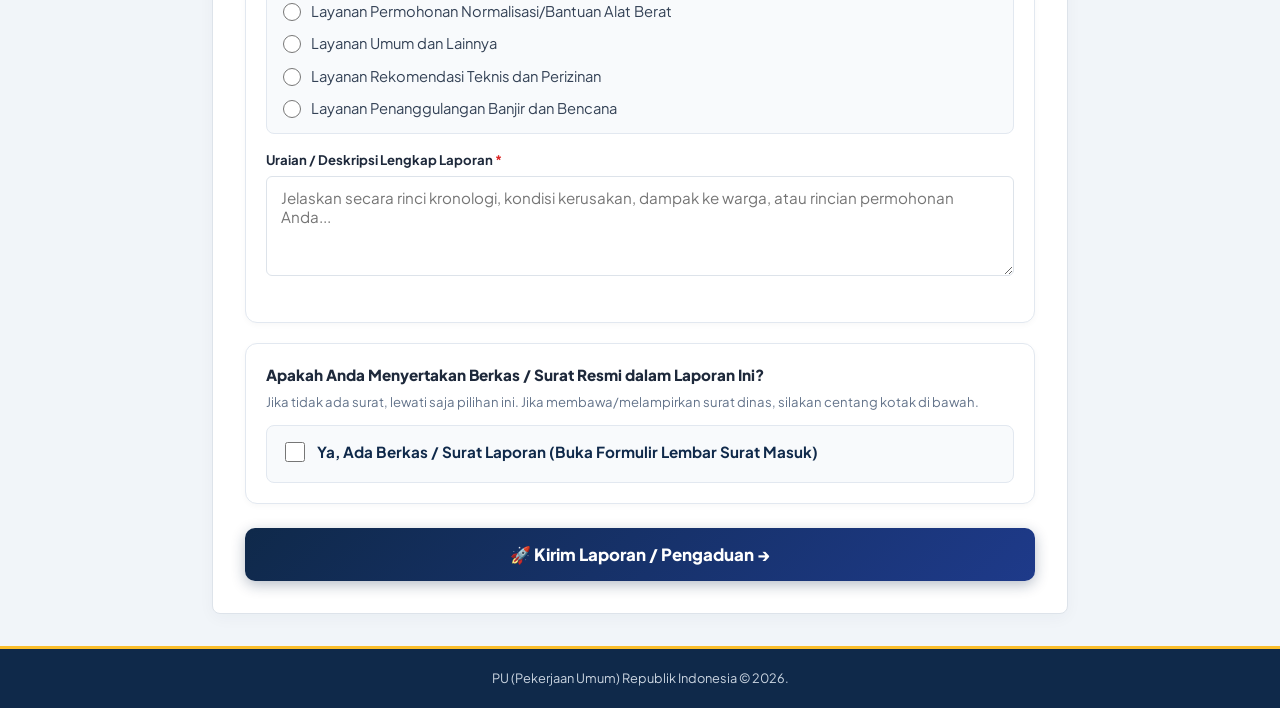
==== commit f1eee680: "Add files via upload" ====
--- a/tamu.html
+++ b/tamu.html
@@ -288,31 +288,31 @@
                   style="display:flex; align-items:flex-start; gap:0.6rem; font-size:0.92rem; cursor:pointer; color:#334155;">
                   <input type="radio" name="tamuJenisLayananRadio" value="Layanan Permohonan Data dan Informasi"
                     style="margin-top:3px; width:18px; height:18px; accent-color:#0F294A;">
-                  <span>Layanan Permohonan Data dan Informasi <strong style="color:#0284C7; font-size:0.8rem;">(SLA: 7 Hari)</strong></span>
+                  <span>Layanan Permohonan Data dan Informasi</span>
                 </label>
                 <label
                   style="display:flex; align-items:flex-start; gap:0.6rem; font-size:0.92rem; cursor:pointer; color:#334155;">
                   <input type="radio" name="tamuJenisLayananRadio" value="Layanan Pengaduan"
                     style="margin-top:3px; width:18px; height:18px; accent-color:#0F294A;">
-                  <span>Layanan Pengaduan <strong style="color:#059669; font-size:0.8rem;">(SLA: 3 Hari)</strong></span>
+                  <span>Layanan Pengaduan</span>
                 </label>
                 <label
                   style="display:flex; align-items:flex-start; gap:0.6rem; font-size:0.92rem; cursor:pointer; color:#334155;">
                   <input type="radio" name="tamuJenisLayananRadio" value="Layanan Penegasan Aset BMN"
                     style="margin-top:3px; width:18px; height:18px; accent-color:#0F294A;">
-                  <span>Layanan Penegasan Aset BMN <strong style="color:#D97706; font-size:0.8rem;">(SLA: 5 Hari)</strong></span>
+                  <span>Layanan Penegasan Aset BMN</span>
                 </label>
                 <label
                   style="display:flex; align-items:flex-start; gap:0.6rem; font-size:0.92rem; cursor:pointer; color:#334155;">
                   <input type="radio" name="tamuJenisLayananRadio" value="Layanan Permohonan Normalisasi/Bantuan Alat Berat"
                     style="margin-top:3px; width:18px; height:18px; accent-color:#0F294A;">
-                  <span>Layanan Permohonan Normalisasi/Bantuan Alat Berat <strong style="color:#0284C7; font-size:0.8rem;">(SLA: 7 Hari)</strong></span>
+                  <span>Layanan Permohonan Normalisasi/Bantuan Alat Berat</span>
                 </label>
                 <label
                   style="display:flex; align-items:flex-start; gap:0.6rem; font-size:0.92rem; cursor:pointer; color:#334155;">
                   <input type="radio" name="tamuJenisLayananRadio" value="Layanan Umum dan Lainnya"
                     style="margin-top:3px; width:18px; height:18px; accent-color:#0F294A;">
-                  <span>Layanan Umum dan Lainnya <strong style="color:#DC2626; font-size:0.8rem;">(SLA: Persetujuan 1 Hari)</strong></span>
+                  <span>Layanan Umum dan Lainnya</span>
                 </label>
                 <label
                   style="display:flex; align-items:flex-start; gap:0.6rem; font-size:0.92rem; cursor:pointer; color:#334155;">
@@ -1044,8 +1044,8 @@
             </div>
           </div>
 
-          <!-- KOTAK DEADLINE & SLA REALTIME UNTUK PEMOHON -->
-          ${deadlineBoxHtml}
+          <!-- KOTAK DEADLINE & SLA REALTIME UNTUK PEMOHON (Dihapus agar tamu tidak melihat batas hari) -->
+          
 
           <!-- Rincian Pemohon & Perihal -->
           <div style="background:#ffffff; border:1px solid #E2E8F0; border-radius:8px; padding:1rem; margin-bottom:1.5rem; display:grid; grid-template-columns:repeat(auto-fit, minmax(220px, 1fr)); gap:0.75rem;">
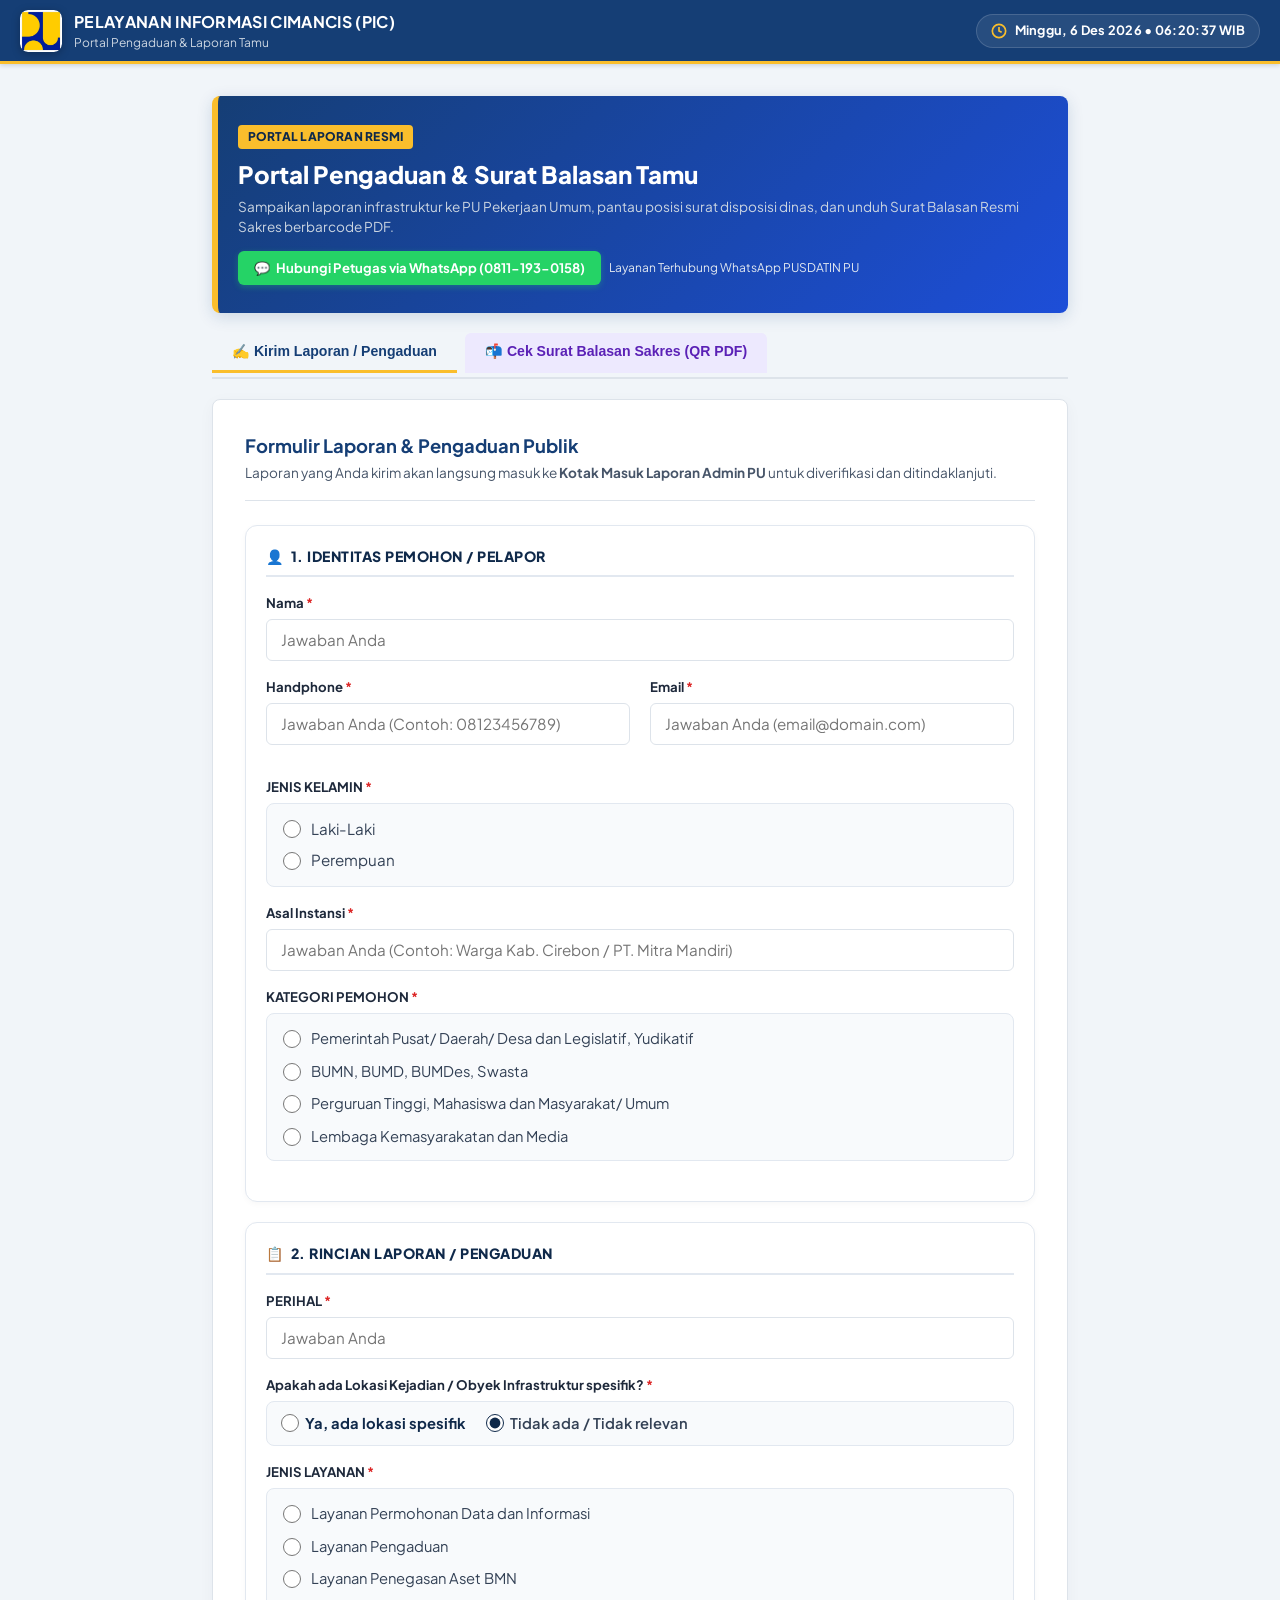
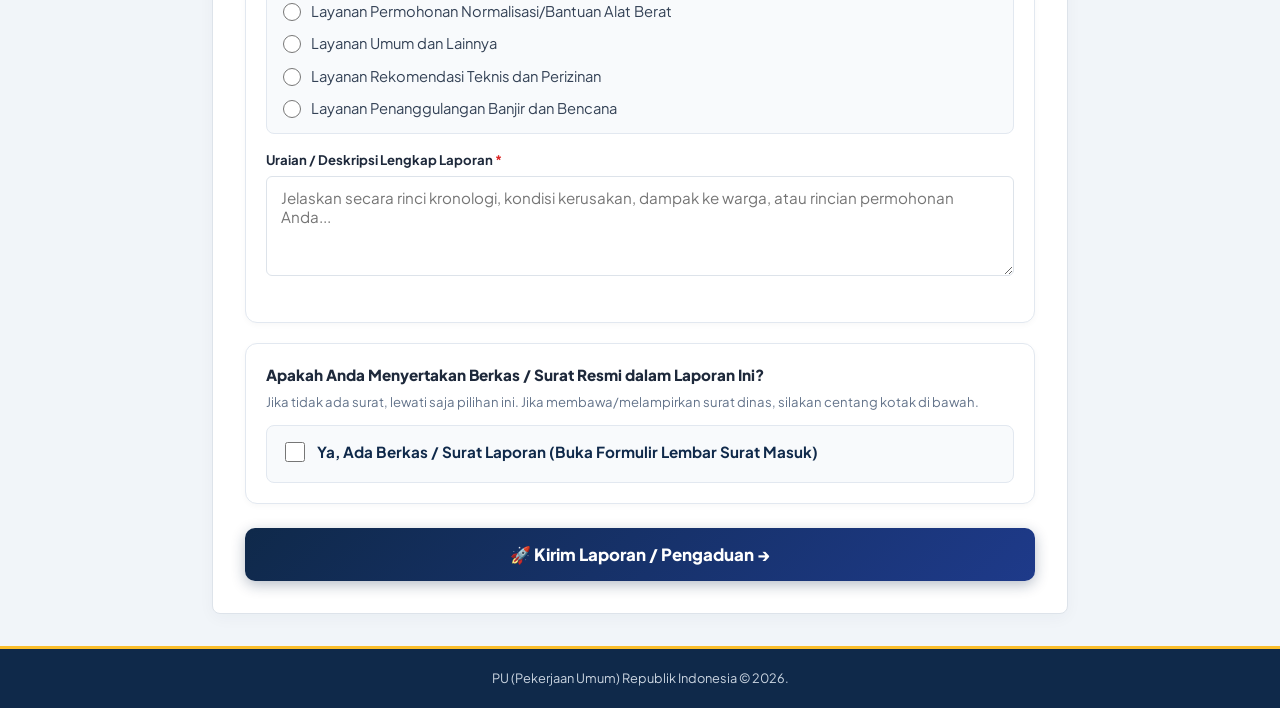
==== commit 870db7e8: "Add files via upload" ====
--- a/tamu.html
+++ b/tamu.html
@@ -1077,135 +1077,78 @@
           </div>
 
           <!-- Timeline Alur Perjalanan Surat: Sampai Mana Surat Berada Sesuai Struktural PU -->
-          <div style="margin-bottom:1.5rem;">
-            <div style="font-size:0.85rem; font-weight:800; color:#0F294A; margin-bottom:0.75rem; text-transform:uppercase; letter-spacing:0.5px; display:flex; align-items:center; gap:0.4rem;">
-              <span>🧭</span> ALUR STRUKTURAL PERJALANAN SURAT (SUPER ADMIN &rarr; BIDANG &rarr; SAKRES):
-            </div>
-            <div style="display:grid; grid-template-columns:repeat(auto-fit, minmax(220px, 1fr)); gap:1rem;">
+          <!-- TAMPILAN STATUS & DOKUMEN RESMI SURAT BALASAN -->
+          ${hasReply ? `
+            <div style="background:#fff; border:2px solid #059669; border-radius:12px; padding:1.5rem; box-shadow:0 6px 20px rgba(5,150,105,0.12); margin-top:1rem;">
               
-              <!-- Tahap 1: Laporan Masuk Langsung ke Super Admin -->
-              <div style="background:#fff; border:2px solid #059669; border-radius:8px; padding:0.9rem; position:relative; box-shadow:0 2px 5px rgba(0,0,0,0.03);">
-                <div style="display:flex; align-items:center; gap:0.4rem; color:#059669; font-weight:800; font-size:0.9rem; margin-bottom:0.35rem;">
-                  <span>✓</span> 1. Super Admin PU
-                </div>
-                <div style="font-size:0.78rem; color:#475569; line-height:1.4;">Laporan dari tamu masuk langsung ke meja Super Admin untuk verifikasi kelayakan &amp; arahan.</div>
-                <div style="margin-top:0.5rem; font-size:0.75rem; font-weight:800; color:#059669;">
-                  Posisi: Diterima Langsung oleh Super Admin
-                </div>
-              </div>
-
-              <!-- Tahap 2: Turun ke Bidang Teknis Melalui Disposisi Super Admin -->
-              <div style="background:#fff; border:2px solid ${isDisposisi ? '#059669' : '#CBD5E1'}; border-radius:8px; padding:0.9rem; position:relative; box-shadow:0 2px 5px rgba(0,0,0,0.03);">
-                <div style="display:flex; align-items:center; gap:0.4rem; color:${isDisposisi ? '#059669' : '#64748B'}; font-weight:800; font-size:0.9rem; margin-bottom:0.35rem;">
-                  <span>${isDisposisi ? '✓' : '⏳'}</span> 2. Turun ke Bidang Teknis
-                </div>
-                <div style="font-size:0.78rem; color:#475569; line-height:1.4;">
-                  Super Admin menurunkan disposisi penanganan ke: <strong style="color:#0F294A;">${escapeHtml(match.targetUnit)}</strong>
-                </div>
-                <div style="margin-top:0.5rem; font-size:0.75rem; font-weight:800; color:${isDisposisi ? '#059669' : '#D97706'};">
-                  ${isDisposisi ? 'Posisi: Sedang Ditindaklanjuti Bidang Teknis' : 'Posisi: Menunggu Disposisi dari Super Admin'}
-                </div>
-              </div>
-
-              <!-- Tahap 3: Diteruskan ke Sakres untuk Penyusunan Surat Balasan Resmi -->
-              <div style="background:#fff; border:2px solid ${hasReply ? '#7C3AED' : '#CBD5E1'}; border-radius:8px; padding:0.9rem; position:relative; box-shadow:0 2px 5px rgba(0,0,0,0.03);">
-                <div style="display:flex; align-items:center; gap:0.4rem; color:${hasReply ? '#7C3AED' : '#64748B'}; font-weight:800; font-size:0.9rem; margin-bottom:0.35rem;">
-                  <span>${hasReply ? '✓' : '⏳'}</span> 3. Sakres (Susunan Surat Resmi)
-                </div>
-                <div style="font-size:0.78rem; color:#475569; line-height:1.4;">
-                  Petugas Sakres menyusun naskah Surat Balasan Resmi Kementerian berbarcode QR PDF.
-                </div>
-                <div style="margin-top:0.5rem; font-size:0.75rem; font-weight:800; color:${hasReply ? '#7C3AED' : '#94A3B8'};">
-                  ${hasReply ? 'Posisi: Surat Resmi Sakres Selesai Diterbitkan' : (isDisposisi ? 'Posisi: Dalam Antrean Penyusunan Surat Sakres' : 'Posisi: Menunggu Proses Bidang Teknis Selesai')}
-                </div>
-              </div>
-
-            </div>
-          </div>
-
-          <!-- TAMPILAN DOKUMEN RESMI SURAT BALASAN SAKRES JIKA SUDAH ADA -->
-          ${hasReply ? `
-            <div style="background:#fff; border:2px solid #7C3AED; border-radius:10px; padding:1.5rem; font-family:'Times New Roman', serif; color:#000; box-shadow:0 4px 15px rgba(124,58,237,0.12);">
-              
-              <!-- Kop Surat Resmi PU -->
-              <div style="display:flex; align-items:center; gap:1rem; border-bottom:3px double #000; padding-bottom:0.75rem; margin-bottom:1.25rem;">
-                <img src="logo-pu.webp" alt="Logo PU" style="width:52px; height:52px; object-fit:contain; border-radius:4px;">
-                <div style="text-align:center; flex:1;">
-                  <div style="font-size:1.05rem; font-weight:900; text-transform:uppercase; letter-spacing:0.5px;">PU (PEKERJAAN UMUM) REPUBLIK INDONESIA</div>
-                  <div style="font-size:0.8rem; font-weight:700;">SEKRETARIAT JENDERAL &bull; BAGIAN SURAT BALASAN &amp; PELAYANAN (SAKRES)</div>
-                  <div style="font-size:0.68rem; font-family:sans-serif; color:#333; margin-top:2px;">Jl. Pattimura No. 20, Kebayoran Baru, Jakarta Selatan 12110 &bull; Telp. (021) 722844</div>
-                </div>
-              </div>
-
-              <!-- Metadata Surat -->
-              <div style="display:flex; justify-content:space-between; font-size:0.85rem; margin-bottom:1rem; font-family:sans-serif;">
-                <div>
-                  ${match.replyLetter.letterNo && match.replyLetter.letterNo !== '-' ? `<div>Nomor Surat &nbsp;: <strong>${escapeHtml(match.replyLetter.letterNo)}</strong></div>` : ''}
-                  <div>Sifat &nbsp; &nbsp; &nbsp; &nbsp; : Resmi / Penting</div>
-                  <div>Perihal &nbsp; &nbsp; &nbsp; : <strong>${escapeHtml(match.replyLetter.subject)}</strong></div>
-                </div>
-                <div style="text-align:right;">
-                  <div>Jakarta, ${escapeHtml(match.replyLetter.date.slice(0, 10))}</div>
-                  <div style="font-size:0.75rem; color:#6B21A8; font-weight:700; margin-top:0.25rem;">Tiket: ${escapeHtml(match.ticket)}</div>
-                </div>
-              </div>
-
-              <!-- Tujuan -->
-              <div style="margin-bottom:1.25rem; font-size:0.85rem; font-family:sans-serif;">
-                <div>Kepada Yth.</div>
-                <div style="font-weight:700;">${escapeHtml(match.reporterName)}</div>
-                <div>${escapeHtml(match.originAgency || 'Masyarakat / Tamu')}</div>
-                <div>Di Tempat</div>
-              </div>
-
-              <!-- Isi Surat / Lampiran File Surat Balasan -->
-              ${match.replyLetter.method === 'upload' && match.replyLetter.fileAttachment ? `
-                <div style="background:#F0F7FF; border:1px solid #BFDBFE; border-radius:8px; padding:1.25rem; margin-bottom:1.5rem; text-align:center; font-family:sans-serif;">
-                  <div style="font-size:1.6rem; margin-bottom:0.25rem;">📄</div>
-                  <div style="font-weight:700; font-size:1rem; color:#1E3A8A;">Berkas Surat Balasan Resmi Telah Diterbitkan</div>
-                  <div style="font-size:0.8rem; color:#475569; margin:0.25rem 0 0.85rem 0;">Nama Berkas: <strong>${escapeHtml(match.replyLetter.fileName || 'Dokumen_Surat_Balasan.pdf')}</strong></div>
-                  <a href="${match.replyLetter.fileAttachment}" download="${escapeHtml(match.replyLetter.fileName || 'Surat_Balasan_PU.pdf')}" 
-                    style="display:inline-flex; align-items:center; gap:0.4rem; background:#153E75; color:#fff; text-decoration:none; padding:0.6rem 1.4rem; border-radius:6px; font-weight:700; font-size:0.9rem; box-shadow:0 3px 8px rgba(21,62,117,0.25);">
-                    ⬇️ Unduh Berkas Surat Balasan Resmi
-                  </a>
+              <div style="display:flex; align-items:center; gap:0.6rem; color:#065F46; font-size:1.1rem; font-weight:900; margin-bottom:1rem; border-bottom:2px solid #E2E8F0; padding-bottom:0.75rem;">
+                <span style="font-size:1.4rem;">📬</span> <span>SURAT BALASAN RESMI TELAH TERBIT</span>
+              </div>
+
+              <!-- Jika Balasan Berupa File / Foto / PDF yang Diupload Admin -->
+              ${match.replyLetter.fileAttachment ? `
+                <div style="background:#EFF6FF; border:1.5px solid #3B82F6; border-radius:10px; padding:1.5rem; text-align:center; margin-bottom:1.25rem;">
+                  <div style="font-size:2.8rem; margin-bottom:0.5rem;">
+                    ${(match.replyLetter.fileName || '').toLowerCase().endsWith('.pdf') ? '📑' : '🖼️'}
+                  </div>
+                  <h4 style="margin:0 0 0.4rem 0; font-size:1.1rem; color:#1E3A8A; font-weight:800;">
+                    ${escapeHtml(match.replyLetter.fileName || 'Berkas_Surat_Balasan_Resmi.pdf')}
+                  </h4>
+                  <p style="margin:0 0 1.25rem 0; font-size:0.85rem; color:#475569;">
+                    Perihal: <strong>${escapeHtml(match.replyLetter.subject || 'Balasan Laporan')}</strong>
+                  </p>
+
+                  <!-- Preview Gambar Jika Berupa Foto/JPG/PNG -->
+                  ${match.replyLetter.fileAttachment.startsWith('data:image/') ? `
+                    <div style="margin-bottom:1.25rem; max-width:480px; margin-left:auto; margin-right:auto; border-radius:8px; overflow:hidden; border:1px solid #CBD5E1; box-shadow:0 3px 10px rgba(0,0,0,0.08);">
+                      <img src="${match.replyLetter.fileAttachment}" alt="Pratinjau Surat Balasan" style="width:100%; display:block; max-height:400px; object-fit:contain; background:#fff;">
+                    </div>
+                  ` : ''}
+
+                  <!-- Tombol Download File Surat Balasan -->
+                  <div style="display:flex; gap:0.75rem; justify-content:center; flex-wrap:wrap;">
+                    <a href="${match.replyLetter.fileAttachment}" download="${escapeHtml(match.replyLetter.fileName || 'Surat_Balasan_PU.pdf')}" 
+                      style="display:inline-flex; align-items:center; gap:0.5rem; background:#0284C7; color:#fff; text-decoration:none; padding:0.75rem 1.75rem; border-radius:8px; font-weight:800; font-size:0.95rem; box-shadow:0 4px 12px rgba(2,132,199,0.35);">
+                      ⬇️ Unduh Berkas Surat Balasan (${(match.replyLetter.fileName || '').toLowerCase().endsWith('.pdf') ? 'PDF' : 'Foto/Gambar'})
+                    </a>
+                    <a href="${match.replyLetter.fileAttachment}" target="_blank"
+                      style="display:inline-flex; align-items:center; gap:0.4rem; background:#fff; color:#0F294A; border:1.5px solid #CBD5E1; text-decoration:none; padding:0.75rem 1.25rem; border-radius:8px; font-weight:700; font-size:0.95rem;">
+                      👁️ Buka di Tab Baru
+                    </a>
+                  </div>
                 </div>
               ` : `
-                <div style="font-size:0.9rem; line-height:1.6; text-align:justify; margin-bottom:1.5rem; white-space:pre-line;">
+                <!-- Jika Balasan Berupa Teks Naskah Resmi yang Diketik -->
+                <div style="background:#F8FAFC; border:1px solid #E2E8F0; border-radius:8px; padding:1.25rem; font-size:0.95rem; line-height:1.7; color:#1E293B; margin-bottom:1.25rem; white-space:pre-line;">
                   ${escapeHtml(match.replyLetter.content)}
                 </div>
               `}
 
-              <!-- Footer Tanda Tangan & QR Barcode PDF Sah -->
-              <div style="display:flex; justify-content:space-between; align-items:flex-end; border-top:1px dashed #CBD5E1; padding-top:1rem; margin-top:1rem;">
-                <div style="text-align:center; font-family:sans-serif;">
-                  <div style="font-size:0.7rem; color:#64748B; font-weight:700; margin-bottom:4px;">BARCODE VERIFIKASI DOKUMEN</div>
-                  <img src="${match.replyLetter.barcodeUrl}" alt="QR Verifikasi" style="width:115px; height:115px; border:1px solid #CBD5E1; padding:3px; background:#fff; border-radius:6px; display:block; margin:0 auto;">
-                  <div style="font-size:0.65rem; color:#059669; font-weight:700; margin-top:3px;">✓ Dokumen Sah &amp; Terverifikasi</div>
-                </div>
-                <div style="text-align:center; font-family:sans-serif; min-width:200px;">
-                  <div style="font-size:0.78rem; font-weight:700; color:#333;">PU RI</div>
-                  <div style="font-size:0.72rem; color:#64748B; margin-bottom:2.5rem;">${escapeHtml(match.replyLetter.officialRole || 'Sakres PU')}</div>
-                  <div style="font-weight:800; font-size:0.85rem; border-bottom:1px solid #000; display:inline-block; padding-bottom:1px;">${escapeHtml(match.replyLetter.officialName)}</div>
-                  <div style="font-size:0.7rem; color:#475569;">NIP. 19850412 201001 2 008</div>
-                </div>
-              </div>
-
-              <div style="text-align:center; margin-top:1.5rem; display:flex; gap:0.6rem; justify-content:center; flex-wrap:wrap;">
-                <button type="button" class="btn-primary" onclick="window.print()" style="background:#0F294A; border:none; padding:0.65rem 1.25rem; font-size:0.85rem; font-weight:700; border-radius:6px;">
-                  🖨️ Cetak / Unduh Lembar Surat Balasan (PDF)
+              <!-- Footer Informasi & Verifikasi QR -->
+              <div style="display:flex; justify-content:space-between; align-items:center; flex-wrap:wrap; gap:1rem; border-top:1px dashed #CBD5E1; padding-top:1rem; margin-top:0.75rem;">
+                <div style="display:flex; align-items:center; gap:0.75rem;">
+                  <img src="${match.replyLetter.barcodeUrl || 'https://api.qrserver.com/v1/create-qr-code/?size=150x150&data=' + encodeURIComponent(match.ticket)}" alt="QR Verifikasi" style="width:75px; height:75px; border:1px solid #CBD5E1; padding:2px; background:#fff; border-radius:6px;">
+                  <div>
+                    <div style="font-size:0.75rem; color:#059669; font-weight:800;">✓ TERVERIFIKASI RESMI</div>
+                    <div style="font-size:0.82rem; font-weight:700; color:#0F294A;">${escapeHtml(match.replyLetter.officialName || 'Dinas PU')}</div>
+                    <div style="font-size:0.72rem; color:#64748B;">Tanggal Balasan: ${escapeHtml((match.replyLetter.date || '').slice(0, 10))}</div>
+                  </div>
+                </div>
+
+                <button type="button" class="btn-primary" onclick="window.print()" style="background:#0F294A; border:none; padding:0.65rem 1.25rem; font-size:0.85rem; font-weight:700; border-radius:6px; cursor:pointer;">
+                  🖨️ Cetak Lembar Ini
                 </button>
-                <button type="button" class="btn-primary" onclick="bagikanSuratBalasanKeWhatsApp('${escapeHtml(match.ticket)}')" style="background:#25D366; border:none; padding:0.65rem 1.25rem; font-size:0.85rem; font-weight:700; border-radius:6px; display:inline-flex; align-items:center; gap:0.4rem;">
-                  <span>💬</span> Bagikan / Konfirmasi Surat ke WhatsApp
-                </button>
               </div>
 
             </div>
           ` : `
-            <div style="background:#FFFBEB; border:1px solid #FDE68A; border-radius:8px; padding:1rem; font-size:0.85rem; color:#92400E; display:flex; align-items:center; gap:0.65rem;">
-              <span style="font-size:1.3rem;">⏳</span>
+            <div style="background:#FFFBEB; border:1.5px solid #FDE68A; border-radius:10px; padding:1.25rem; font-size:0.9rem; color:#92400E; display:flex; align-items:center; gap:0.75rem; margin-top:1rem;">
+              <span style="font-size:1.8rem;">⏳</span>
               <div>
-                <strong>Surat Sedang Dalam Proses Penanganan:</strong><br>
-                Laporan Anda saat ini sedang dalam penelaahan oleh unit kerja terkait (${escapeHtml(match.targetUnit)}). Petugas Sakres akan segera menerbitkan Surat Balasan Resmi yang dilengkapi Barcode PDF otentik di halaman ini.
+                <strong style="font-size:0.95rem; color:#78350F;">Laporan Sedang Diproses oleh Petugas</strong>
+                <p style="margin:0.25rem 0 0 0; font-size:0.82rem; color:#92400E; line-height:1.4;">
+                  Saat ini berkas sedang diteliti oleh tim dinas terkait. Surat balasan resmi (berupa berkas foto atau dokumen PDF) akan otomatis dapat Anda unduh langsung di halaman ini setelah selesai diterbitkan.
+                </p>
               </div>
             </div>
           `}
